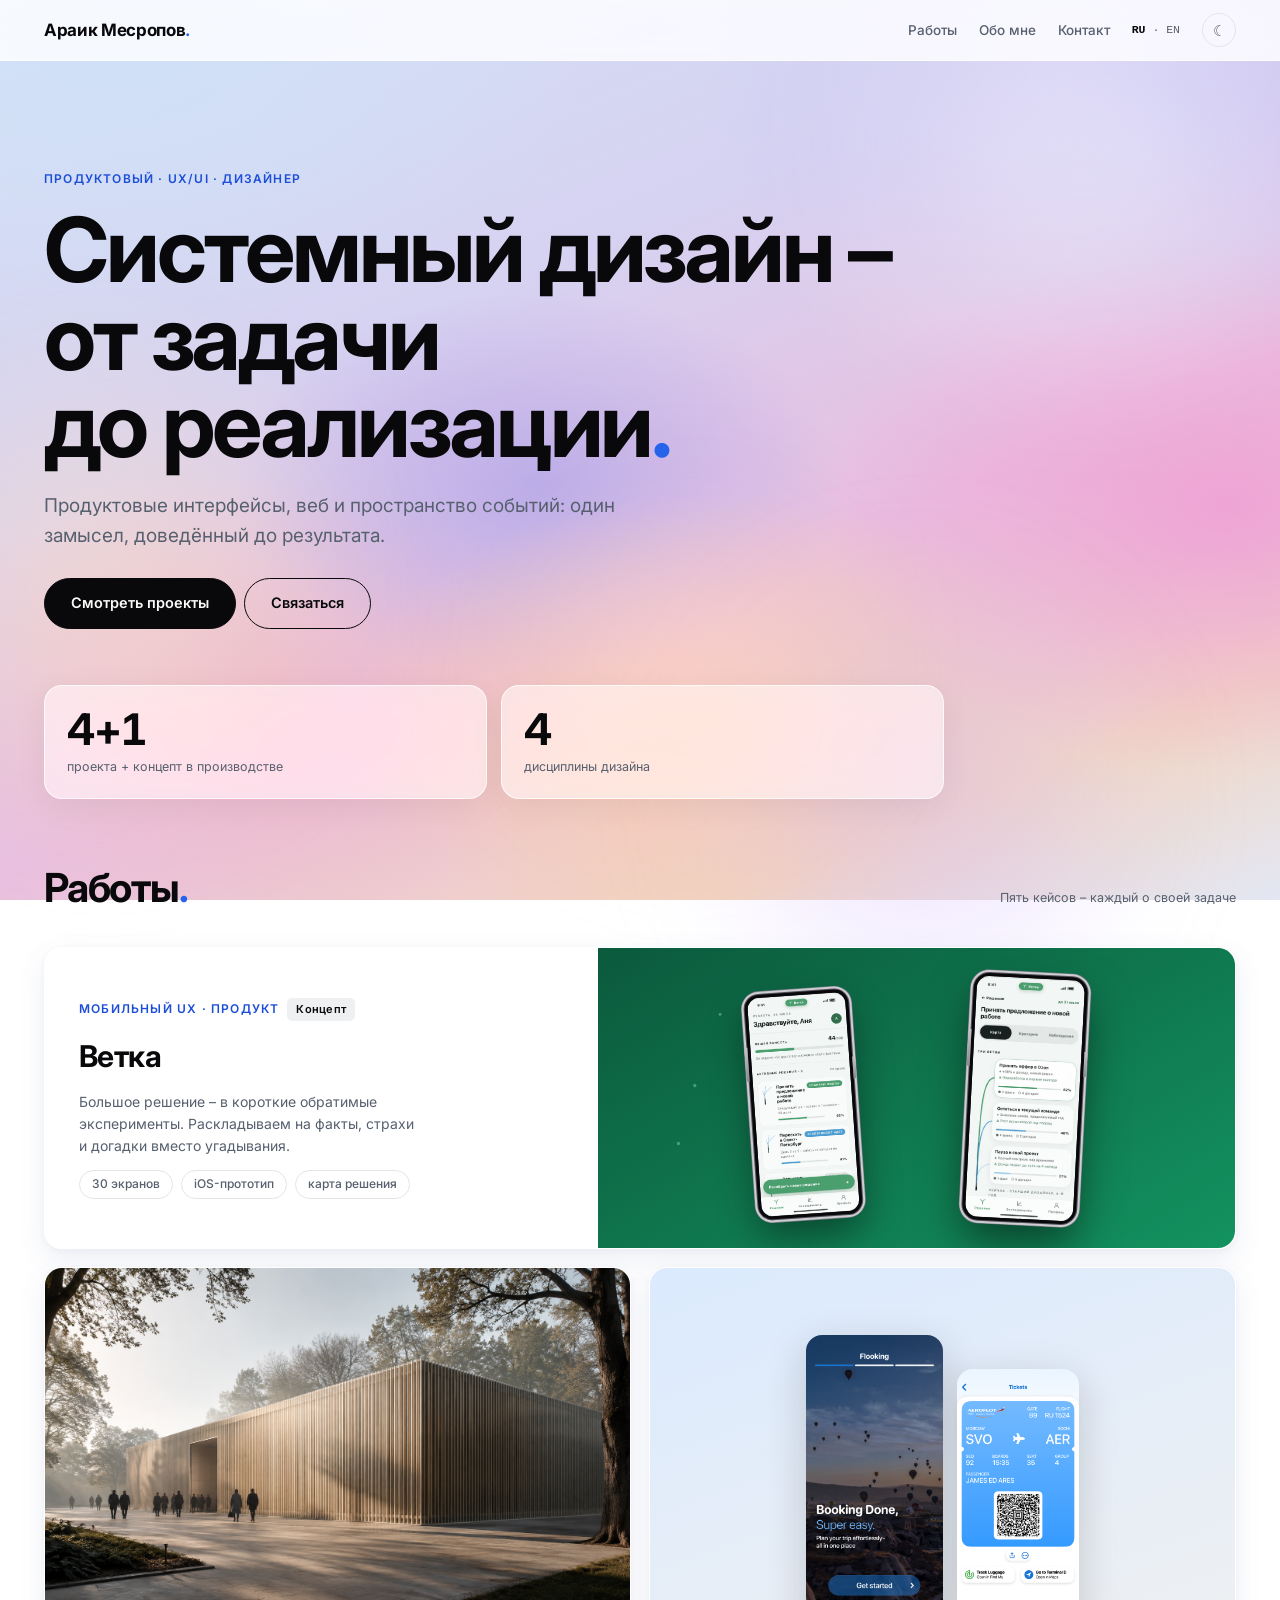
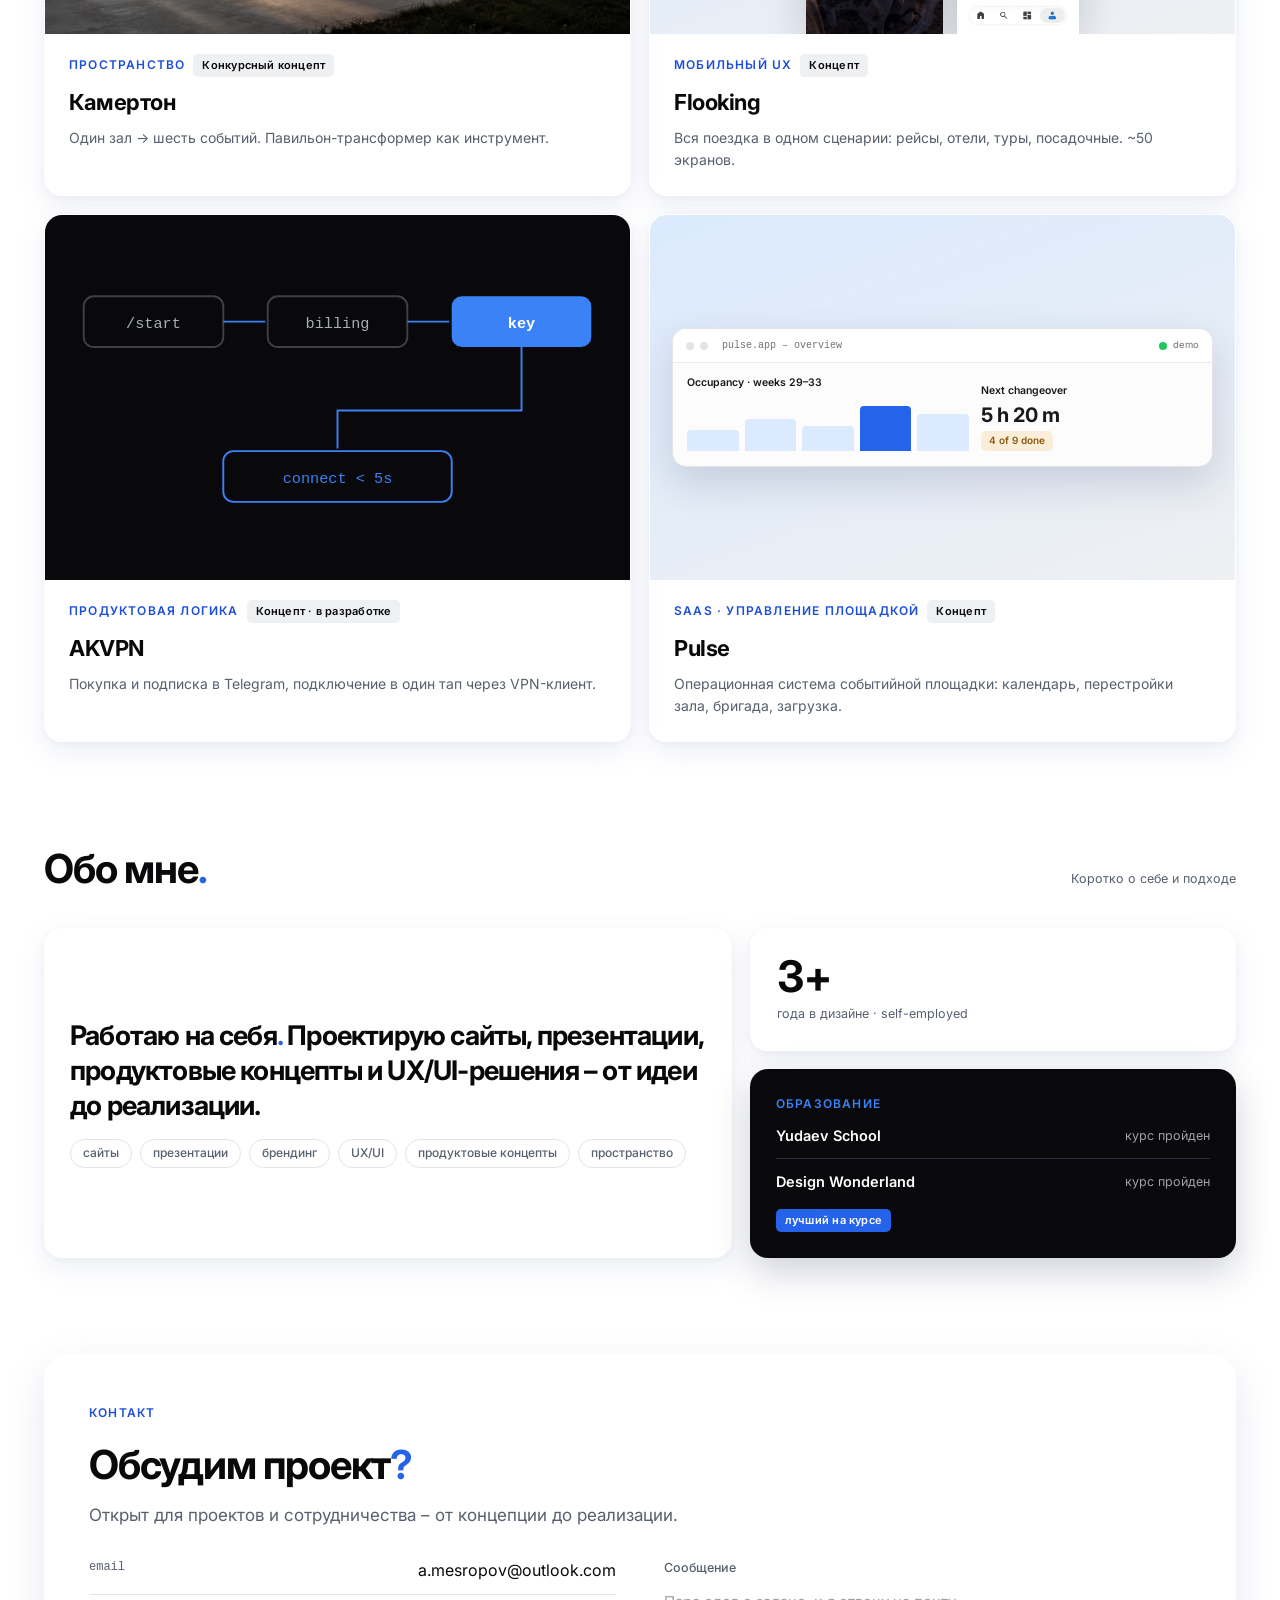
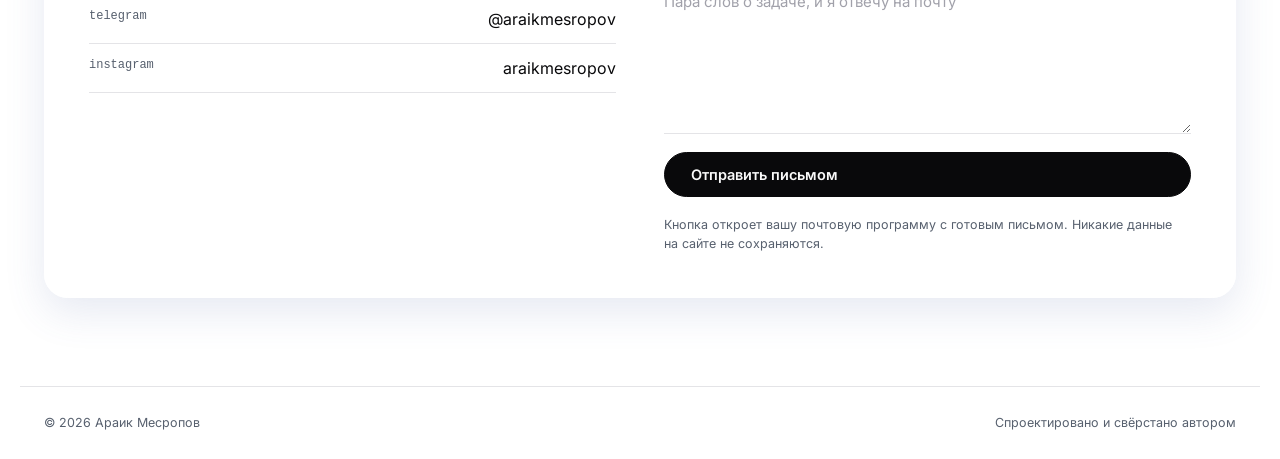
==== index.html @ 7729ab8d "Vetka: enlarge prototype-screen carousel; swap homepage 'research 4/5' chip for 'decision map'" ====
<!DOCTYPE html>
<html lang="ru">
<head>
<meta charset="UTF-8">
<meta name="viewport" content="width=device-width, initial-scale=1">
<title>Араик Месропов – системный дизайн</title>
<meta name="description" content="Портфолио: продуктовые интерфейсы, веб и пространство событий – один замысел, доведённый до результата.">
<link rel="preconnect" href="https://fonts.googleapis.com">
<link rel="preconnect" href="https://fonts.gstatic.com" crossorigin>
<link href="https://fonts.googleapis.com/css2?family=Inter:wght@400;500;600;700&display=swap" rel="stylesheet">
<link rel="stylesheet" href="styles.css">
<script>const _t=localStorage.getItem("theme")||(matchMedia("(prefers-color-scheme: dark)").matches?"dark":"light");document.documentElement.dataset.theme=_t;function typoBind(root){if(!root)return;try{var re=/(^|[\s(\u00AB\u201E"'\u2013\u2014\u2026])([0-9A-Za-z\u0410-\u044F\u0401\u0451]{1,2}|\u0434\u043B\u044F|\u043F\u0440\u0438|\u043F\u043E\u0434|\u043D\u0430\u0434|\u0431\u0435\u0437|\u043F\u0440\u043E|\u0447\u0442\u043E|\u043A\u0430\u043A|\u044D\u0442\u043E|\u0438\u043B\u0438|\u0442\u0430\u043A|\u0443\u0436\u0435|the|and|but|for|not)[ \t]+/g;var w=document.createTreeWalker(root,NodeFilter.SHOW_TEXT,null,false),ns=[],n;while(n=w.nextNode())ns.push(n);ns.forEach(function(t){var pn=t.parentNode;if(pn&&/^(SCRIPT|STYLE|CODE|PRE|TEXTAREA)$/.test(pn.nodeName))return;var v=t.nodeValue,p;if(!v||!v.trim())return;do{p=v;v=v.replace(re,'$1$2\u00A0')}while(v!==p);if(v!==t.nodeValue)t.nodeValue=v})}catch(e){}}function tgT(){const d=document.documentElement;d.dataset.theme=d.dataset.theme==="dark"?"light":"dark";localStorage.setItem("theme",d.dataset.theme)}function tgM(){const d=document.documentElement;const o=!d.classList.contains("mnav");d.classList.toggle("mnav",o);const b=document.querySelector(".burger");if(b)b.setAttribute("aria-expanded",o)}addEventListener("DOMContentLoaded",function(){typoBind(document.body);var nav=document.querySelector("nav.main");if(!nav||document.querySelector(".mmenu"))return;var mm=document.createElement("nav");mm.className="mmenu";mm.setAttribute("aria-label","Мобильное меню");mm.innerHTML=nav.innerHTML;document.body.appendChild(mm);var tt=document.createElement("button");tt.className="totop";tt.setAttribute("aria-label","Наверх");tt.innerHTML="<svg width=\"20\" height=\"20\" viewBox=\"0 0 24 24\" fill=\"none\" stroke=\"currentColor\" stroke-width=\"2.2\" stroke-linecap=\"round\" stroke-linejoin=\"round\"><path d=\"M12 19V5M5 12l7-7 7 7\"/></svg>";tt.onclick=function(){window.scrollTo({top:0,behavior:"smooth"})};document.body.appendChild(tt);var st=false;addEventListener("scroll",function(){var s=window.scrollY>400;if(s!==st){st=s;document.documentElement.classList.toggle("scrolled",s)}},{passive:true});});addEventListener("click",function(e){var a=e.target.closest(".mmenu a");if(a&&document.documentElement.classList.contains("mnav"))setTimeout(tgM,60)});addEventListener("keydown",function(e){if(e.key==="Escape"&&document.documentElement.classList.contains("mnav"))tgM()});</script>
</head>
<body>

<header class="site">
  <div class="wrap">
    <a class="logo" href="index.html">Араик Месропов<b>.</b></a>
    <nav class="main" aria-label="Основная навигация">
      <a href="#work">Работы</a>
      <a href="#about">Обо мне</a>
      <a href="#contact">Контакт</a>
      <a class="lang" href="en/index.html"><b>RU</b> · EN</a>
      <button class="tbtn" onclick="tgT()" aria-label="Переключить тему"></button>
    </nav>
    <button class="burger" aria-label="Меню" aria-expanded="false" onclick="tgM()"><span></span><span></span><span></span></button>
  </div>
</header>
<div class="mm-ov" onclick="tgM()" aria-hidden="true"></div>

<main>
<section class="hero-open wrap">
  <span class="k">Продуктовый · UX/UI · дизайнер</span>
  <h1 class="d" style="margin-top:16px;max-width:1000px">Системный дизайн – от задачи до реализации<span class="dot">.</span></h1>
  <p class="lead">Продуктовые интерфейсы, веб и пространство событий: один замысел, доведённый до результата.</p>
  <div class="row" style="margin-top:28px">
    <a class="btn solid" href="#work">Смотреть проекты</a>
    <a class="btn line" href="#contact">Связаться</a>
  </div>
  <div class="statband" style="margin-top:56px;max-width:900px">
    <div class="tile pad stat reveal"><div class="n">4+1</div><div class="l">проекта + концепт в производстве</div></div>
    <div class="tile pad stat reveal"><div class="n">4</div><div class="l">дисциплины дизайна</div></div>
  </div>
</section>

<section id="work" class="band wrap" style="padding-top:8px">
  <div class="sec-head">
    <h2 class="s">Работы<span class="dot">.</span></h2>
    <span class="cap">Пять кейсов – каждый о своей задаче</span>
  </div>
  <div class="bento grid-cases">

    <a class="tile case-tile reveal" href="case-vetka.html" style="grid-column:1/-1">
      <div class="pulse-split" style="display:grid;grid-template-columns:1fr 1.15fr;min-height:300px">
        <div class="body" style="justify-content:center;padding:34px;gap:12px">
          <div class="row"><span class="k">Мобильный UX · продукт</span><span class="badge">Концепт</span></div>
          <h3 style="font-size:30px">Ветка</h3>
          <p style="max-width:400px">Большое решение – в короткие обратимые эксперименты. Раскладываем на факты, страхи и догадки вместо угадывания.</p>
          <div class="row" style="margin-top:2px"><span class="chip">30 экранов</span><span class="chip">iOS-прототип</span><span class="chip">карта решения</span></div>
        </div>
        <div class="mat gbranch" style="background:linear-gradient(150deg,#0b5a3d,#13925f);position:relative;overflow:hidden;padding:0;aspect-ratio:auto;min-height:280px">
          <svg viewBox="0 0 240 220" stroke="#8fe6c0" fill="none" stroke-linecap="round" stroke-linejoin="round" aria-hidden="true" style="position:absolute;left:-4%;bottom:-8%;width:56%;opacity:.42;z-index:1">
            <path class="ln" pathLength="1" style="--gd:0s" stroke-width="3" d="M120 214 C117 176 123 150 120 120 C118 100 121 84 120 66 C120 60 120 55 120 50"/>
            <path class="ln" pathLength="1" style="--gd:.3s" stroke-width="2.2" d="M120 150 C104 147 88 143 71 133"/>
            <path class="ln" pathLength="1" style="--gd:.45s" stroke-width="2.2" d="M120 136 C138 132 155 128 173 120"/>
            <path class="ln" pathLength="1" style="--gd:.6s" stroke-width="2.2" d="M120 116 C106 110 94 104 82 94"/>
            <path class="ln" pathLength="1" style="--gd:.75s" stroke-width="2.2" d="M120 102 C136 96 149 90 161 80"/>
            <path class="ln" pathLength="1" style="--gd:.9s" stroke-width="2" d="M120 66 C112 60 106 54 99 46"/>
            <path class="ln" pathLength="1" style="--gd:.9s" stroke-width="2" d="M120 66 C128 60 134 54 141 46"/>
            <circle class="lf" style="--gd:.5s" cx="71" cy="133" r="5" fill="#d9f7e8" stroke="none"/>
            <circle class="lf" style="--gd:.65s" cx="173" cy="120" r="5" fill="#d9f7e8" stroke="none"/>
            <circle class="lf" style="--gd:.8s" cx="82" cy="94" r="5" fill="#d9f7e8" stroke="none"/>
            <circle class="lf" style="--gd:.95s" cx="161" cy="80" r="5" fill="#d9f7e8" stroke="none"/>
            <circle class="lf" style="--gd:1.1s" cx="99" cy="46" r="5" fill="#d9f7e8" stroke="none"/>
            <circle class="lf" style="--gd:1.1s" cx="141" cy="46" r="5" fill="#d9f7e8" stroke="none"/>
            <circle class="lf" style="--gd:1.2s" cx="120" cy="48" r="6" fill="#eafaf2" stroke="none"/>
          </svg>
          <div style="position:absolute;inset:0;display:flex;align-items:center;justify-content:center;z-index:2;padding:18px">
            <div class="mock" style="max-width:104px;transform:rotate(-4deg) translateY(6px);box-shadow:0 0 0 1px #54545b,0 0 0 3px #ccccd2,0 0 0 3.6px #7f7f87,0 18px 38px rgba(0,0,0,.42)"><div class="scr"><img src="assets/vk-home.jpg" alt="Ветка: экран ясности"></div></div>
            <div class="mock" style="max-width:114px;transform:rotate(3deg);margin-left:-22px;box-shadow:0 0 0 1px #54545b,0 0 0 3px #ccccd2,0 0 0 3.6px #7f7f87,0 22px 44px rgba(0,0,0,.5);position:relative;z-index:3"><div class="scr"><img src="assets/vk-map.jpg" alt="Ветка: карта решения"></div></div>
          </div>
        </div>
      </div>
    </a>

    <a class="tile case-tile reveal" href="case-kamerton.html">
      <div class="mat"><img src="assets/1.png" alt="Павильон Камертон: фасад из вертикальных ламелей в парке"></div>
      <div class="body">
        <div class="row"><span class="k">Пространство</span><span class="badge">Конкурсный концепт</span></div>
        <h3>Камертон</h3>
        <p>Один зал → шесть событий. Павильон-трансформер как инструмент.</p>
      </div>
    </a>

    <a class="tile case-tile reveal" href="case-flooking.html">
      <div class="mat" style="background:linear-gradient(160deg,#DBEAFE,#EEF0F2)"><div class="phones" style="height:100%"><img src="assets/onboarding.png" alt="Flooking: онбординг" style="max-height:88%"><img src="assets/ticket.png" alt="Flooking: посадочный" style="max-height:78%"></div></div>
      <div class="body">
        <div class="row"><span class="k">Мобильный UX</span><span class="badge">Концепт</span></div>
        <h3>Flooking</h3>
        <p>Вся поездка в одном сценарии: рейсы, отели, туры, посадочные. ~50 экранов.</p>
      </div>
    </a>

    <a class="tile case-tile reveal" href="case-akvpn.html">
      <div class="mat" style="background:var(--ink);padding:26px">
        <svg viewBox="0 0 420 200" role="img" aria-label="Флоу AKVPN" style="width:100%;height:100%">
          <g font-family="ui-monospace,Menlo,monospace" font-size="12">
            <rect x="10" y="20" width="110" height="40" rx="8" fill="none" stroke="#3F3F46" stroke-width="1.5"/>
            <text x="65" y="45" text-anchor="middle" fill="#A7ADB8">/start</text>
            <rect x="155" y="20" width="110" height="40" rx="8" fill="none" stroke="#3F3F46" stroke-width="1.5"/>
            <text x="210" y="45" text-anchor="middle" fill="#A7ADB8">billing</text>
            <rect x="300" y="20" width="110" height="40" rx="8" fill="#3B82F6"/>
            <text x="355" y="45" text-anchor="middle" fill="#FFFFFF" font-weight="600">key</text>
            <line x1="120" y1="40" x2="153" y2="40" stroke="#3B82F6" stroke-width="1.5"/>
            <line x1="265" y1="40" x2="298" y2="40" stroke="#3B82F6" stroke-width="1.5"/>
            <path d="M355 60 L355 110 L210 110 L210 140" fill="none" stroke="#3B82F6" stroke-width="1.5"/>
            <rect x="120" y="142" width="180" height="40" rx="8" fill="none" stroke="#3B82F6" stroke-width="1.5"/>
            <text x="210" y="167" text-anchor="middle" fill="#3B82F6">connect &lt; 5s</text>
          </g>
        </svg>
      </div>
      <div class="body">
        <div class="row"><span class="k">Продуктовая логика</span><span class="badge">Концепт · в разработке</span></div>
        <h3>AKVPN</h3>
        <p>Покупка и подписка в Telegram, подключение в один тап через VPN-клиент.</p>
      </div>
    </a>

    <a class="tile case-tile reveal" href="case-pulse.html">
      <div class="mat" style="background:linear-gradient(160deg,#DBEAFE,#EEF0F2);padding:22px;align-items:center;justify-content:center">
        <div class="ui" style="width:100%;border-radius:14px;background:#FCFCFD;border:1px solid #E4E4E7;font-size:12px;color:#1A1917;overflow:hidden;box-shadow:0 16px 40px rgba(30,40,80,.16)">
          <div style="display:flex;align-items:center;gap:6px;padding:9px 13px;border-bottom:1px solid #E9EAEC;background:#fff"><i style="width:8px;height:8px;border-radius:50%;background:#E4E4E7;display:block"></i><i style="width:8px;height:8px;border-radius:50%;background:#E4E4E7;display:block"></i><span style="font-family:var(--mono);font-size:10px;color:#71717A;margin-left:8px">pulse.app – overview</span><span style="margin-left:auto;display:inline-flex;align-items:center;gap:6px"><span class="livedot"></span><span style="font-size:9.5px;color:#71717A">demo</span></span></div>
          <div style="display:grid;grid-template-columns:1.3fr 1fr;gap:12px;padding:12px 14px 15px">
            <div>
              <p style="font-size:10.5px;font-weight:600;margin-bottom:7px">Occupancy · weeks 29–33</p>
              <div class="hbar" style="height:52px"><i style="--h:40%;--d:.1s"></i><i style="--h:62%;--d:.2s"></i><i style="--h:48%;--d:.3s"></i><i class="hi" style="--h:86%;--d:.4s"></i><i style="--h:70%;--d:.5s"></i></div>
            </div>
            <div style="display:flex;flex-direction:column;justify-content:flex-end;gap:6px">
              <p style="font-size:10.5px;font-weight:600">Next changeover</p>
              <p style="font-size:20px;font-weight:700;letter-spacing:-.02em;line-height:1">5 h 20 m</p>
              <span class="uibadge uib-warn" style="align-self:flex-start">4 of 9 done</span>
            </div>
          </div>
        </div>
      </div>
      <div class="body">
        <div class="row"><span class="k">SaaS · управление площадкой</span><span class="badge">Концепт</span></div>
        <h3>Pulse</h3>
        <p>Операционная система событийной площадки: календарь, перестройки зала, бригада, загрузка.</p>
      </div>
    </a>

  </div>
</section>

<section id="about" class="band wrap" style="padding-top:8px">
  <div class="sec-head">
    <h2 class="s">Обо мне<span class="dot">.</span></h2>
    <span class="cap">Коротко о себе и подходе</span>
  </div>
  <div class="bento" style="grid-template-columns:repeat(12,1fr)" id="about-grid">
    <div class="tile pad reveal" style="grid-column:span 7;display:flex;flex-direction:column;justify-content:center;gap:16px">
      <p class="big" style="font-size:clamp(20px,2.4vw,27px);line-height:1.3">Работаю на себя<span style="color:var(--copper)">.</span> Проектирую сайты, презентации, продуктовые концепты и UX/UI-решения – от идеи до реализации.</p>
      <div class="row"><span class="chip">сайты</span><span class="chip">презентации</span><span class="chip">брендинг</span><span class="chip">UX/UI</span><span class="chip">продуктовые концепты</span><span class="chip">пространство</span></div>
    </div>
    <div style="grid-column:span 5;display:grid;gap:18px;grid-template-rows:auto 1fr">
      <div class="tile glass pad stat reveal"><div class="n">3+</div><div class="l">года в дизайне · self-employed</div></div>
      <div class="tile ink pad reveal" style="display:flex;flex-direction:column;justify-content:center;gap:12px">
        <span class="k">Образование</span>
        <div style="display:flex;justify-content:space-between;align-items:center;border-bottom:1px solid #2B3040;padding-bottom:10px"><span style="font-weight:600;font-size:14.5px">Yudaev School</span><span class="cap">курс пройден</span></div>
        <div style="display:flex;justify-content:space-between;align-items:center"><span style="font-weight:600;font-size:14.5px">Design Wonderland</span><span class="cap">курс пройден</span></div>
        <span class="badge copper" style="align-self:flex-start;margin-top:4px">лучший на курсе</span>
      </div>
    </div>
  </div>
</section>

<section id="contact" class="band wrap" style="padding-top:8px">
  <div class="contact-panel">
    <span class="k">Контакт</span>
    <h2 class="s" style="margin:10px 0 6px">Обсудим проект<span style="color:var(--copper)">?</span></h2>
    <p class="lead" style="margin-bottom:30px">Открыт для проектов и сотрудничества – от концепции до реализации.</p>
    <div class="contact-grid">
      <div class="clinks">
        <a href="mailto:a.mesropov@outlook.com"><span class="kk">email</span><span>a.mesropov@outlook.com</span></a>
        <a href="https://t.me/araikmesropov"><span class="kk">telegram</span><span>@araikmesropov</span></a>
        <a href="https://instagram.com/araikmesropov"><span class="kk">instagram</span><span>araikmesropov</span></a>
      </div>
      <form class="contact" id="contact-form">
        <label>Сообщение<textarea name="message" rows="7" placeholder="Пара слов о задаче, и я отвечу на почту" required></textarea></label>
        <button class="btn solid" type="submit">Отправить письмом</button>
        <p class="form-note">Кнопка откроет вашу почтовую программу с готовым письмом. Никакие данные на сайте не сохраняются.</p>
      </form>
    </div>
  </div>
</section>
</main>

<footer class="site">
  <div class="wrap">
    <span>© 2026 Араик Месропов</span>
    <span>Спроектировано и свёрстано автором</span>
  </div>
</footer>

<script>
const io=new IntersectionObserver(es=>es.forEach(e=>{if(e.isIntersecting){e.target.classList.add('in');io.unobserve(e.target)}}),{threshold:.1});
document.querySelectorAll('.reveal').forEach(el=>io.observe(el));
const rm=matchMedia('(prefers-reduced-motion: reduce)').matches;
if(!rm){const io2=new IntersectionObserver(es=>es.forEach(e=>{if(!e.isIntersecting)return;io2.unobserve(e.target);const n=e.target,t=parseInt(n.dataset.cnt),s=performance.now(),d=750;const step=x=>{const p=Math.min(1,(x-s)/d);n.textContent=Math.round(t*(.15+.85*p*(2-p)));if(p<1)requestAnimationFrame(step)};requestAnimationFrame(step)}),{threshold:.6});
document.querySelectorAll('.stat .n').forEach(n=>{const v=n.textContent.trim();if(/^\d+$/.test(v)&&+v>1){n.dataset.cnt=v;io2.observe(n)}})}
document.getElementById('contact-form').addEventListener('submit',function(ev){
  ev.preventDefault();
  const msg=(new FormData(this).get('message')||'').toString();
  location.href='mailto:a.mesropov@outlook.com?subject='+encodeURIComponent('Запрос с портфолио')+'&body='+encodeURIComponent(msg);
});
</script>
<style>
@media(max-width:900px){#about-grid{grid-template-columns:1fr!important}#about-grid>div[style*="span 7"],#about-grid>div[style*="span 5"]{grid-column:auto!important}.bento[style*="repeat(12"]{grid-template-columns:1fr!important}.bento[style*="repeat(12"]>div[style*="span 8"]{grid-column:auto!important}.bento[style*="repeat(12"]>div[style*="span 4"]{grid-column:auto!important;grid-template-rows:auto!important;grid-template-columns:1fr 1fr 1fr}#process-grid{grid-template-columns:1fr 1fr!important}.bento[style*="2fr 1fr"]{grid-template-columns:1fr!important}.pulse-split{grid-template-columns:1fr!important}}
@media(max-width:620px){.bento[style*="repeat(12"]>div[style*="span 4"]{grid-template-columns:1fr}#process-grid{grid-template-columns:1fr!important}}
</style>
</body>
</html>
---- styles.css ----
:root{
  --white:#FFFFFF; --paper:#FAFAFA; --beige:#EEF0F2; --sand:#E3E6E9; --ink:#09090B;
  --copper:#2563EB; --copper-dark:#1D4ED8; --copper-light:#3B82F6;
  --line:#E4E4E7; --muted:#57606E; --muted-dark:#A1A1AA; --txt:#09090B;
  --sf:-apple-system,BlinkMacSystemFont,"SF Pro Display","SF Pro Text","Helvetica Neue","Inter",sans-serif;
  --mono:ui-monospace,"SF Mono","JetBrains Mono",Menlo,monospace;
  --r:18px; --r-sm:12px;
}
*{margin:0;padding:0;box-sizing:border-box}
html{scroll-behavior:smooth}
body{background:transparent;color:var(--txt);font-family:var(--sf);font-size:16px;line-height:1.55;-webkit-font-smoothing:antialiased}
html{background:
 radial-gradient(58% 48% at 10% 6%,rgba(207,224,247,.9) 0%,rgba(207,224,247,0) 62%),
 radial-gradient(55% 46% at 90% 10%,rgba(197,192,242,.95) 0%,rgba(197,192,242,0) 64%),
 radial-gradient(52% 48% at 96% 56%,rgba(238,160,214,.9) 0%,rgba(238,160,214,0) 62%),
 radial-gradient(46% 40% at 56% 80%,rgba(248,203,166,.95) 0%,rgba(248,203,166,0) 63%),
 radial-gradient(40% 36% at 42% 54%,rgba(178,166,232,.8) 0%,rgba(178,166,232,0) 60%),
 radial-gradient(44% 40% at 20% 78%,rgba(240,180,190,.7) 0%,rgba(240,180,190,0) 62%),
 linear-gradient(158deg,#D5E3F6 0%,#D6D2F1 34%,#E9BFE0 62%,#F2D6C2 84%,#E3E7F4 100%);
 background-attachment:fixed}
html::before,html::after,body::before,body::after{content:"";position:fixed;border-radius:50%;pointer-events:none;z-index:-1;filter:blur(50px)}
html::before{width:50vw;height:50vw;top:-14vw;right:-10vw;background:radial-gradient(circle,rgba(255,255,255,.5),transparent 68%);animation:opal1 26s ease-in-out infinite alternate}
html::after{width:44vw;height:44vw;top:34%;left:-14vw;background:radial-gradient(circle,rgba(255,226,196,.55),transparent 70%);animation:opal2 32s ease-in-out infinite alternate}
body::before{width:40vw;height:40vw;bottom:-12vw;right:8vw;background:radial-gradient(circle,rgba(214,190,255,.5),transparent 70%);animation:opal3 29s ease-in-out infinite alternate}
body::after{width:32vw;height:32vw;top:52%;left:38vw;background:radial-gradient(circle,rgba(255,214,236,.45),transparent 68%);animation:opal1 24s ease-in-out infinite alternate-reverse}
@keyframes opal1{from{transform:translate(0,0) scale(1)}to{transform:translate(-6vw,5vh) scale(1.15)}}
@keyframes opal2{from{transform:translate(0,0) scale(1)}to{transform:translate(7vw,-6vh) scale(1.12)}}
@keyframes opal3{from{transform:translate(0,0) scale(1)}to{transform:translate(-5vw,-5vh) scale(1.18)}}
@media(prefers-reduced-motion:reduce){html::before,html::after,body::before,body::after{animation:none}}

.floaty{position:absolute;pointer-events:none;z-index:1;transform-style:preserve-3d;will-change:transform;perspective:600px}
.floaty svg{width:74px;height:auto;display:block;filter:drop-shadow(0 18px 30px rgba(70,90,160,.28)) drop-shadow(0 4px 8px rgba(70,90,160,.14));transform:rotate3d(1,.6,.1,14deg)}
.floaty.sm svg{width:54px}
.fwrap{position:absolute;inset:0;overflow:visible;pointer-events:none}
@keyframes bob1{0%,100%{transform:translateY(0) rotate3d(1,1,0,8deg)}50%{transform:translateY(-16px) rotate3d(1,1,0,-6deg)}}
@keyframes bob2{0%,100%{transform:translateY(0) rotate3d(1,-1,0,-9deg)}50%{transform:translateY(14px) rotate3d(1,-1,0,7deg)}}
.floaty.b1{animation:bob1 7s ease-in-out infinite}
.floaty.b2{animation:bob2 9s ease-in-out infinite}
.floaty.b3{animation:bob1 11s ease-in-out infinite reverse}
@media(prefers-reduced-motion:reduce){.floaty{animation:none!important}}
@media(max-width:900px){.floaty{display:none}}
.glass{background:rgba(255,255,255,.55)!important;backdrop-filter:blur(18px) saturate(1.5);-webkit-backdrop-filter:blur(18px) saturate(1.5);border:1px solid rgba(255,255,255,.75);box-shadow:0 8px 32px rgba(9,9,11,.06)}
.glass-d{background:rgba(255,255,255,.07)!important;backdrop-filter:blur(16px);-webkit-backdrop-filter:blur(16px);border:1px solid rgba(255,255,255,.14)}
.statband .tile:not(.copper){background:rgba(255,255,255,.55);backdrop-filter:blur(18px) saturate(1.5);-webkit-backdrop-filter:blur(18px) saturate(1.5);border:1px solid rgba(255,255,255,.75);box-shadow:0 8px 32px rgba(9,9,11,.06)}
@supports not (backdrop-filter:blur(1px)){.glass,.statband .tile:not(.copper){background:rgba(255,255,255,.9)!important}.glass-d{background:rgba(255,255,255,.1)!important}}
img{max-width:100%;display:block}
a{color:inherit;text-decoration:none}
a:focus-visible,button:focus-visible,.tile:focus-visible{outline:2px solid var(--copper-dark);outline-offset:3px;border-radius:4px}
input:focus-visible,textarea:focus-visible{outline:2px solid var(--copper-light);outline-offset:2px}
.wrap{max-width:1240px;margin:0 auto;padding-left:24px;padding-right:24px}

header.site{position:sticky;top:0;z-index:50;background:rgba(255,255,255,.82);backdrop-filter:blur(16px) saturate(1.4);-webkit-backdrop-filter:blur(16px) saturate(1.4);border-bottom:1px solid rgba(255,255,255,.65)}
header.site .wrap{display:flex;align-items:center;justify-content:space-between;height:60px}
.logo{font-size:17px;font-weight:700;letter-spacing:-.02em;white-space:nowrap}
.logo b{color:var(--copper)}
nav.main{display:flex;gap:22px;align-items:center;font-size:13.5px;font-weight:500}
nav.main a{color:var(--muted);transition:color .2s}
nav.main a:hover{color:var(--txt)}
.lang{font-family:var(--mono);font-size:11.5px;color:var(--muted);white-space:nowrap}
.lang b{color:var(--txt);font-weight:600}
.soon{font-family:var(--mono);font-size:10px;color:var(--muted);border:1px dashed var(--line);border-radius:4px;padding:1px 6px;vertical-align:1px}

.bento{display:grid;gap:18px}
.tile{background:var(--white);border-radius:var(--r);overflow:hidden;position:relative;box-shadow:0 10px 28px rgba(76,96,160,.1),0 2px 8px rgba(76,96,160,.05)}
.tile.ink,.tile.copper{box-shadow:0 14px 36px rgba(40,50,90,.22)}
.case-tile{background:rgba(255,255,255,.42)!important;backdrop-filter:blur(20px) saturate(1.6);-webkit-backdrop-filter:blur(20px) saturate(1.6);border:1px solid rgba(255,255,255,.72)}
.case-tile .mat{background:rgba(255,255,255,.3)}
@supports not (backdrop-filter:blur(1px)){.case-tile{background:rgba(255,255,255,.92)!important}}
.tile.ink{background:var(--ink);color:#FFFFFF}
.tile.beige{background:var(--beige)}
.tile.copper{background:var(--copper);color:#fff}
.tile.pad{padding:26px}
a.tile{transition:transform .3s,box-shadow .3s;display:block}
a.tile:hover{transform:translateY(-4px);box-shadow:0 16px 40px rgba(20,18,16,.1)}

.k{font-family:var(--sf);font-weight:600;font-size:12px;letter-spacing:.1em;text-transform:uppercase;color:var(--copper-dark)}
.tile.ink .k,.tile.copper .k{color:var(--copper-light)}
.tile.copper .k{color:#FFFFFF}
h1.d{font-weight:700;letter-spacing:-.035em;line-height:.98;font-size:clamp(42px,7vw,96px)}
h1.d .dot,h2.s .dot{color:var(--copper)}
h2.s{font-weight:700;letter-spacing:-.03em;font-size:clamp(26px,3.6vw,40px)}
.big{font-weight:700;letter-spacing:-.03em;font-size:clamp(34px,4.5vw,56px);line-height:1}
.lead{font-size:17px;color:var(--muted);line-height:1.55}
.tile.ink .lead{color:#A7ADB8}
.cap{font-size:12.5px;color:var(--muted);line-height:1.45}
.tile.ink .cap{color:#A1A1AA}

.stat .n{font-weight:700;letter-spacing:-.03em;font-size:clamp(30px,3.4vw,46px);line-height:1;font-variant-numeric:tabular-nums}
.stat .l{font-size:12.5px;color:var(--muted);margin-top:6px}
.tile.ink .stat .l,.tile.ink .l{color:#A1A1AA}
.tile.copper .l,.tile.copper .cap,.tile.copper p,.tile.copper .n{color:#FFFFFF}

.chip{display:inline-flex;align-items:center;gap:6px;font-size:12px;font-weight:500;border:1px solid var(--line);border-radius:99px;padding:4px 12px;color:var(--muted)}
.badge{font-family:var(--sf);font-weight:600;font-size:11px;letter-spacing:.02em;background:var(--beige);border-radius:5px;padding:3px 9px;color:var(--txt)}
.badge.live{background:var(--ink);color:#FFFFFF}
.badge.copper{background:var(--copper);color:#fff}

.btn{display:inline-flex;align-items:center;gap:8px;font-size:14.5px;font-weight:600;padding:13px 26px;border-radius:99px;cursor:pointer;transition:.2s;border:1.5px solid var(--txt);font-family:var(--sf)}
.btn.solid{background:var(--txt);color:var(--paper)}
.btn.solid:hover{background:var(--copper);border-color:var(--copper);color:#fff}
.btn.line{background:transparent;color:var(--txt)}
.btn.line:hover{background:var(--white)}
.btn.on-dark{background:#FFFFFF;color:#0B0C10;border-color:#FFFFFF}
.btn.on-dark:hover{background:var(--copper-light);border-color:var(--copper-light);color:#fff}

section.band{padding-top:88px;padding-bottom:88px}
main{position:relative;z-index:2}
.hero-open{padding-top:104px;padding-bottom:36px;position:relative}
.hero-open .lead{font-size:19px;max-width:600px;margin-top:22px}
.sec-head{display:flex;align-items:baseline;justify-content:space-between;gap:16px;margin-bottom:28px;flex-wrap:wrap}

.mat{background:var(--beige);display:flex;align-items:center;justify-content:center;overflow:hidden}
.mat img{width:100%;height:100%;object-fit:cover}
.phones{display:flex;gap:14px;justify-content:center;align-items:flex-end;padding:26px 20px 0}
.phones img{width:auto;max-height:100%;border-radius:16px 16px 0 0;box-shadow:0 12px 40px rgba(20,18,16,.18)}

.grid-cases{grid-template-columns:repeat(2,1fr)}
@media(max-width:860px){.grid-cases{grid-template-columns:1fr}}
.case-tile .mat{aspect-ratio:16/10}
.case-tile .body{padding:20px 24px 24px;display:flex;flex-direction:column;gap:8px}
.case-tile h3{font-size:22px;font-weight:700;letter-spacing:-.02em}
.case-tile .body p{font-size:14px;color:var(--muted)}
.row{display:flex;gap:8px;flex-wrap:wrap;align-items:center}

.flow{display:flex;align-items:center;gap:10px;flex-wrap:wrap}
.flow .fc{font-family:var(--mono);font-size:12px;border:1.5px solid var(--txt);border-radius:8px;padding:8px 14px;background:var(--white)}
.flow .fc.fill{background:var(--copper);color:#fff;border-color:var(--copper)}
.flow .fc.acc{border-color:var(--copper);color:var(--copper-dark)}
.flow .ar{color:var(--copper);font-weight:700}

.bar{height:10px;border-radius:99px;background:var(--sand);overflow:hidden}
.bar i{display:block;height:100%;background:var(--copper);border-radius:99px}

table.mx{width:100%;border-collapse:collapse;font-size:13px}
table.mx th{font-family:var(--mono);font-size:10.5px;letter-spacing:.05em;text-transform:uppercase;color:var(--muted);font-weight:400;text-align:left;padding:10px 12px;border-bottom:1px solid var(--line)}
table.mx td{padding:12px;border-bottom:1px solid var(--line);vertical-align:top}
table.mx td.ev{font-weight:600;white-space:nowrap}
table.mx td.num{font-variant-numeric:tabular-nums;white-space:nowrap}
table.mx tr:last-child td{border-bottom:0}
.dotset{display:flex;gap:4px}
.dotset i{width:8px;height:8px;border-radius:50%;background:var(--sand)}
.dotset i.on{background:var(--copper)}

.case-hero{padding-top:64px;padding-bottom:28px}
.meta-chips{display:flex;gap:8px;flex-wrap:wrap;margin-top:22px}
.meta-chips .chip b{color:var(--txt);font-weight:600}
.statband{display:grid;grid-template-columns:repeat(auto-fit,minmax(150px,1fr));gap:14px;margin:14px 0}
.statband .tile{padding:22px}

.shot{border-radius:var(--r);overflow:hidden}
.shot img{width:100%}
figcaption,.figcap{font-size:12.5px;color:var(--muted);margin-top:10px}

.stageline{display:grid;grid-auto-flow:column;grid-auto-columns:1fr;margin-top:26px;margin-bottom:40px;border:1px solid var(--line);border-radius:var(--r);overflow:hidden;background:var(--white);box-shadow:0 10px 28px rgba(76,96,160,.1),0 2px 8px rgba(76,96,160,.05)}
.stageline .st{padding:15px 18px;border-right:1px solid var(--line);display:flex;flex-direction:column;gap:5px;min-width:0}
.stageline .st:last-child{border-right:0}
.stageline .st span{font-family:var(--mono);font-size:10px;letter-spacing:.09em;text-transform:uppercase;color:var(--copper-dark)}
.stageline .st b{font-size:13.5px;font-weight:600;letter-spacing:-.01em;line-height:1.25}
[data-theme="dark"] .stageline{box-shadow:0 10px 30px rgba(0,0,0,.35)}
@media(max-width:720px){.stageline{grid-auto-flow:row}.stageline .st{border-right:0;border-bottom:1px solid var(--line);flex-direction:row;align-items:baseline;justify-content:space-between;gap:14px}.stageline .st:last-child{border-bottom:0}.stageline .st b{text-align:right}}

.cmp{position:relative;border-radius:var(--r);overflow:hidden;aspect-ratio:16/9;user-select:none;touch-action:pan-y;box-shadow:0 14px 40px rgba(20,18,16,.2);cursor:ew-resize;background:var(--ink)}
.cmp img{position:absolute;inset:0;width:100%;height:100%;object-fit:cover;pointer-events:none;-webkit-user-drag:none}
.cmp .top{position:absolute;inset:0;clip-path:inset(0 calc(100% - var(--x,50%)) 0 0)}
.cmp .cmp-h{position:absolute;top:0;bottom:0;left:var(--x,50%);width:0;z-index:3;outline:none}
.cmp .cmp-h::before{content:"";position:absolute;top:0;bottom:0;left:-1px;width:2px;background:rgba(255,255,255,.92);box-shadow:0 0 8px rgba(0,0,0,.25)}
.cmp .cmp-h svg{position:absolute;top:50%;left:50%;transform:translate(-50%,-50%);width:42px;height:42px;padding:10px;border-radius:50%;background:rgba(255,255,255,.92);-webkit-backdrop-filter:blur(6px);backdrop-filter:blur(6px);box-shadow:0 6px 20px rgba(0,0,0,.3);border:1px solid rgba(255,255,255,.95);box-sizing:border-box;color:#111}
.cmp .cmp-h:focus-visible svg{outline:2px solid var(--copper-light);outline-offset:2px}
.cmp .lbl{position:absolute;bottom:14px;font-family:var(--mono);font-size:11px;letter-spacing:.07em;text-transform:uppercase;color:#fff;background:rgba(9,9,11,.42);-webkit-backdrop-filter:blur(6px);backdrop-filter:blur(6px);padding:5px 11px;border-radius:7px;z-index:2;pointer-events:none}
.cmp .lbl.l{left:14px}.cmp .lbl.r{right:14px}
@media(max-width:640px){.cmp .cmp-h svg{width:36px;height:36px;padding:8px}}
.ribs{display:flex;gap:5px;align-items:flex-end;height:44px;margin-top:2px}
.ribs i{flex:1;background:linear-gradient(180deg,var(--copper-light),var(--copper));border-radius:3px;height:100%;opacity:.9}
.ksec .draw path{stroke-dasharray:1;stroke-dashoffset:calc(1 - var(--p,0))}
.ksec .draw .l2 path{stroke-dashoffset:calc(1 - max(0,(var(--p,0) - .25)/.75))}
.ksec .draw .l3 path{stroke-dashoffset:calc(1 - max(0,(var(--p,0) - .5)/.5))}
.ksec .draw .lbl text{opacity:calc((var(--p,0) - .55)/.3)}
@media(prefers-reduced-motion:reduce){.ksec .draw path{stroke-dashoffset:0}.ksec .draw .lbl text{opacity:1}}
/* ===== iPhone frame · realistic iOS mockup (no status-bar HUD) ===== */
.iph{width:156px;aspect-ratio:9/19.5;background:#0A0A0C;border-radius:26px;padding:5px;position:relative;box-shadow:0 11px 24px rgba(20,18,16,.15);flex:none}
.iph .scr{position:relative;width:100%;height:100%;border-radius:22px;overflow:hidden;background:#F2F2F7;display:flex;flex-direction:column}
.iph .nav{padding:11px 11px 4px}
.iph .nav .d{font-size:6.5px;font-weight:700;color:#8A8A8E;text-transform:uppercase;letter-spacing:.05em;margin-bottom:1px}
.iph .nav .t{font-size:13.5px;font-weight:800;letter-spacing:-.02em;color:#0A0A0C;line-height:1.05}
.iph .body{flex:1;overflow:hidden;padding:0 9px 36px}
.iph .grp{font-size:6.5px;font-weight:700;color:#8A8A8E;text-transform:uppercase;letter-spacing:.05em;margin:6px 3px 3px}
.iph .card{background:#fff;border-radius:10px;padding:7px 8px;margin-bottom:6px;box-shadow:0 1px 2px rgba(0,0,0,.04)}
.iph .card.blue{background:linear-gradient(135deg,#2563EB,#3B82F6);color:#fff;box-shadow:0 5px 14px rgba(37,99,235,.28)}
.iph .rowb{display:flex;align-items:center;justify-content:space-between;gap:5px}
.iph .li{display:flex;align-items:center;justify-content:space-between;gap:5px;padding:4.5px 0;border-bottom:.5px solid #ECECEE;font-size:8px;color:#1A1A1C}
.iph .li:last-child{border:0}
.iph .isw{width:25px;height:14px;border-radius:99px;background:#34C759;position:relative;flex:none}
.iph .isw.off{background:#E3E3E8}
.iph .isw::after{content:"";position:absolute;top:2px;left:13px;width:10px;height:10px;border-radius:50%;background:#fff;box-shadow:0 1px 2px rgba(0,0,0,.2)}
.iph .isw.off::after{left:2px}
.iph .ibar{height:4px;border-radius:99px;background:#E9E9EE;overflow:hidden}
.iph .ibar i{display:block;height:100%;background:linear-gradient(90deg,#2563EB,#3B82F6);border-radius:99px}
.iph .hb{display:flex;align-items:flex-end;gap:3px;height:34px}
.iph .hb i{flex:1;background:#DCE6FB;border-radius:2px 2px 0 0}
.iph .hb i.hi{background:#2563EB}
.iph .tab{position:absolute;left:0;right:0;bottom:0;height:34px;background:rgba(249,249,251,.85);-webkit-backdrop-filter:blur(18px) saturate(1.6);backdrop-filter:blur(18px) saturate(1.6);border-top:.5px solid rgba(0,0,0,.07);display:flex;align-items:center;justify-content:space-around;z-index:7}
.iph .tab svg{width:14px;height:14px;color:#B4B4BA}
.iph .tab svg.on{color:#2563EB}
.iph.grn .card.blue{background:linear-gradient(135deg,#17a06a,#4fc396);box-shadow:0 5px 14px rgba(23,160,106,.28)}
.iph.grn .ibar i{background:linear-gradient(90deg,#17a06a,#4fc396)}
.iph.grn .tab svg.on{color:#17a06a}
.iph.grn .hb i{background:#cdeede}.iph.grn .hb i.hi{background:#17a06a}

/* growing branch animation (Vetka onboarding) */
.gbranch svg{width:100%;height:auto;display:block;overflow:visible}
.gbranch .ln{fill:none;stroke-linecap:round;stroke-linejoin:round;stroke-dasharray:1;stroke-dashoffset:1;animation:gbgrow 7s ease-in-out infinite var(--gd,0s)}
.gbranch .lf{transform-box:fill-box;transform-origin:center;opacity:0;animation:gbleaf 7s ease-in-out infinite var(--gd,0s)}
@keyframes gbgrow{0%{stroke-dashoffset:1;opacity:1}26%{stroke-dashoffset:0;opacity:1}88%{stroke-dashoffset:0;opacity:1}97%{stroke-dashoffset:0;opacity:0}100%{stroke-dashoffset:1;opacity:0}}
@keyframes gbleaf{0%,14%{opacity:0;transform:scale(0)}32%{opacity:1;transform:scale(1)}88%{opacity:1;transform:scale(1)}97%,100%{opacity:0;transform:scale(.3)}}
@media(prefers-reduced-motion:reduce){.gbranch .ln{animation:none;stroke-dashoffset:0}.gbranch .lf{animation:none;opacity:1;transform:none}}

/* iPhone Pro mockup - thin titanium frame */
.mock{width:100%;max-width:262px;aspect-ratio:9/19.5;position:relative;background:#08080a;padding:3px;border-radius:13.5%/6.3%;flex:none;margin:0 auto;
  box-shadow:0 0 0 1px #54545b, 0 0 0 3px #ccccd2, 0 0 0 3.6px #7f7f87, 0 22px 46px rgba(20,18,16,.24), 0 3px 10px rgba(20,18,16,.16)}
.mock .scr{position:relative;width:100%;height:100%;border-radius:11.4%/5.4%;overflow:hidden;background:#000}
.mock .scr img{position:absolute;inset:0;width:100%;height:100%;object-fit:cover;display:block}
.mock::before{content:"";position:absolute;left:-3.4px;top:23%;width:3px;height:15%;border-radius:2px 0 0 2px;background:linear-gradient(#c4c4ca,#8a8a91)}
.mock::after{content:"";position:absolute;right:-3.4px;top:30%;width:3px;height:10%;border-radius:0 2px 2px 0;background:linear-gradient(#c4c4ca,#8a8a91)}
[data-theme="dark"] .mock{box-shadow:0 0 0 1px #54545b, 0 0 0 3px #b6b6bc, 0 0 0 3.6px #6b6b72, 0 22px 46px rgba(0,0,0,.5)}

/* ===== coverflow carousel ===== */
.cflow{position:relative;overflow-x:clip;overflow-y:visible}
.cflow .vp{display:flex;align-items:center;gap:20px;transition:transform .55s cubic-bezier(.22,.61,.36,1);padding:20px 0 12px;touch-action:pan-y;will-change:transform}
.cflow .cs{flex:0 0 auto;transform:scale(.8);opacity:.42;transition:transform .55s cubic-bezier(.22,.61,.36,1),opacity .55s}
.cflow .cs.act{transform:scale(1);opacity:1}
.cflow .arw{position:absolute;top:50%;transform:translateY(-50%);width:42px;height:42px;border-radius:50%;border:1px solid var(--line);background:rgba(255,255,255,.9);-webkit-backdrop-filter:blur(12px);backdrop-filter:blur(12px);display:flex;align-items:center;justify-content:center;cursor:pointer;z-index:4;box-shadow:0 6px 20px rgba(20,18,16,.16);color:var(--txt)}
.cflow .arw:hover{background:#fff}
.cflow .arw.p{left:2px}.cflow .arw.n{right:2px}
[data-theme="dark"] .cflow .arw{background:rgba(28,32,44,.78);border-color:rgba(255,255,255,.14)}
.cflow .dots{display:flex;gap:7px;justify-content:center;margin-top:6px}
.cflow .dots b{width:7px;height:7px;border-radius:99px;background:var(--sand);cursor:pointer;transition:width .3s,background .3s}
.cflow .dots b.on{background:var(--copper);width:20px}
#vkCar .iph{width:210px}
@media(max-width:600px){.cflow .arw{display:none}.iph{width:142px}#vkCar .iph{width:172px}}

.next-case{padding-top:56px;padding-bottom:64px}
.next-case a{display:flex;justify-content:space-between;align-items:center;background:var(--ink);color:#fff;border-radius:var(--r);padding:32px 36px;transition:background .25s}
.next-case a:hover{background:var(--copper-dark)}
.next-case .nx{font-family:var(--mono);font-size:11px;letter-spacing:.08em;text-transform:uppercase;color:#A1A1AA}
.next-case .nm{font-size:clamp(24px,3.4vw,38px);font-weight:700;letter-spacing:-.02em}

.dark-sec{background:var(--ink);color:#fff;border-radius:calc(var(--r) + 6px);padding:44px}
@media(max-width:640px){.dark-sec{padding:28px 22px;border-radius:var(--r)}}
.contact-grid{display:grid;grid-template-columns:1fr 1fr;gap:48px}
@media(max-width:820px){.contact-grid{grid-template-columns:1fr}}
.clinks{display:flex;flex-direction:column;gap:12px;font-size:16px}
.clinks a{color:#fff;border-bottom:1px solid #27272A;padding-bottom:11px;display:flex;justify-content:space-between;transition:color .2s}
.clinks a:hover{color:var(--copper-light)}
.clinks .kk{font-family:var(--mono);font-size:12px;color:var(--muted-dark)}
form.contact{display:flex;flex-direction:column;gap:18px}
form.contact label{display:flex;flex-direction:column;gap:6px;font-size:12.5px;color:var(--muted-dark);font-weight:500}
form.contact input,form.contact textarea{background:transparent;border:0;border-bottom:1px solid #3F3F46;color:#fff;font-family:var(--sf);font-size:15px;padding:8px 0;transition:border-color .2s}
form.contact input:focus,form.contact textarea:focus{border-color:var(--copper-light)}
form.contact ::placeholder{color:#A1A1AA}
.form-note{font-size:12.5px;color:var(--muted-dark)}

footer.site{color:var(--muted);font-size:12.5px}
footer.site .wrap{display:flex;justify-content:space-between;padding:26px 24px;flex-wrap:wrap;gap:10px;border-top:1px solid var(--line)}

.ui{background:#FCFCFD;border:1px solid #E4E4E7;border-radius:14px;overflow:hidden;font-size:12.5px;color:#1A1917}
.ui .tb{display:flex;align-items:center;gap:6px;padding:10px 14px;border-bottom:1px solid #E9EAEC;background:#fff}
.ui .tb i{width:9px;height:9px;border-radius:50%;background:#E4E4E7;display:block}
.ui .tb span{font-family:var(--mono);font-size:10.5px;color:#71717A;margin-left:8px}
.uibtn{background:#09090B;color:#fff;border-radius:8px;padding:6px 12px;font-size:11.5px;font-weight:600;display:inline-block}
.uibadge{border-radius:5px;padding:2px 8px;font-size:10px;font-weight:600;display:inline-block}
.uib-ok{background:#E4F0E2;color:#2E5A28}
.uib-warn{background:#FBEED8;color:#8A5A10}
.uib-err{background:#F9E2DC;color:#96301C}
.uib-mut{background:#EDEEF0;color:#52525B}

.reveal{opacity:0;transform:translateY(14px);transition:opacity .5s ease,transform .5s ease}
.reveal.in{opacity:1;transform:none}

.flow.stagger>*{opacity:0;transform:translateY(8px);transition:opacity .45s ease,transform .45s ease}
.in .flow.stagger>*{opacity:1;transform:none}
.in .flow.stagger>*:nth-child(2){transition-delay:.07s}.in .flow.stagger>*:nth-child(3){transition-delay:.14s}
.in .flow.stagger>*:nth-child(4){transition-delay:.21s}.in .flow.stagger>*:nth-child(5){transition-delay:.28s}
.in .flow.stagger>*:nth-child(6){transition-delay:.35s}.in .flow.stagger>*:nth-child(7){transition-delay:.42s}
.in .flow.stagger>*:nth-child(8){transition-delay:.49s}.in .flow.stagger>*:nth-child(9){transition-delay:.56s}
.in .flow.stagger>*:nth-child(10){transition-delay:.63s}.in .flow.stagger>*:nth-child(11){transition-delay:.7s}

.vb{width:44px;border-radius:8px;background:var(--sand);height:10px;transition:height .9s cubic-bezier(.2,.7,.2,1) .2s}
.vb.fill{background:var(--copper)}
.in .vb{height:var(--h)}
.mmb{display:block;height:4px;border-radius:99px;background:var(--copper);width:0;transition:width 1s cubic-bezier(.2,.7,.2,1) .3s;margin-top:7px;max-width:130px}
.in .mmb{width:var(--w)}
svg .c{stroke-dasharray:560;stroke-dashoffset:560;transition:stroke-dashoffset 1.2s ease .25s}
.in svg .c{stroke-dashoffset:0}
.hbar i{height:8px;transition:height .8s cubic-bezier(.2,.7,.2,1) var(--d,.1s)}
.in .hbar i{height:var(--h)}
.uib-err{animation:errpulse 2.6s ease-in-out infinite}
@keyframes errpulse{0%,100%{opacity:1}50%{opacity:.55}}

.eq{display:flex;gap:4px;align-items:flex-end;height:42px}
.eq i{width:5px;border-radius:3px;background:currentColor;height:20%;animation:eqb 1.7s ease-in-out infinite}
.eq i:nth-child(2n){animation-duration:1.3s;animation-delay:.15s}
.eq i:nth-child(3n){animation-duration:2.1s;animation-delay:.35s}
.eq i:nth-child(4n){animation-duration:1.5s;animation-delay:.55s}
.eq i:nth-child(5n){animation-duration:1.9s;animation-delay:.25s}
@keyframes eqb{0%,100%{height:18%}50%{height:96%}}

.funnel{display:flex;flex-direction:column;gap:9px;max-width:560px}
.fstep{height:30px;border-radius:8px;background:linear-gradient(90deg,var(--copper),#7FA8F8);width:24px;transition:width 1s var(--fd,.2s) cubic-bezier(.2,.7,.2,1);position:relative;overflow:hidden;display:flex;align-items:center;padding:0 12px;color:#fff;font-size:12px;font-weight:600;white-space:nowrap}
.in .fstep{width:var(--fw)}
.fstep::after{content:"";position:absolute;inset:0;background:linear-gradient(110deg,transparent 30%,rgba(255,255,255,.4) 50%,transparent 70%);transform:translateX(-100%);animation:shine 3s ease-in-out infinite;animation-delay:calc(var(--fd,.2s) + .8s)}
@keyframes shine{55%,100%{transform:translateX(100%)}}

.hbar{display:flex;align-items:flex-end;gap:6px;height:74px}
.hbar i{flex:1;background:#DBEAFE;border-radius:4px 4px 0 0;display:block}
.hbar i.hi{background:var(--copper)}
.in .hbar i{animation:hbreathe 3.4s ease-in-out infinite;animation-delay:calc(var(--d,.1s) + 1s);transform-origin:bottom}
@keyframes hbreathe{0%,100%{transform:scaleY(1)}50%{transform:scaleY(.9)}}
.in .mmb{animation:mshine 3.4s ease-in-out infinite 1.4s}
@keyframes mshine{0%,100%{opacity:1}50%{opacity:.65}}
.dashmove{animation:dashm 1.1s linear infinite}
@keyframes dashm{to{stroke-dashoffset:-16}}
.ring{pointer-events:none;animation:ringp 2.6s ease-out infinite}
@keyframes ringp{0%{stroke-opacity:.75;stroke-width:1.5}80%,100%{stroke-opacity:0;stroke-width:12}}
.livedot{width:8px;height:8px;border-radius:50%;background:#22C55E;display:inline-block;animation:ldp 1.8s ease-in-out infinite;flex:none}
@keyframes ldp{0%,100%{opacity:1;box-shadow:0 0 0 0 rgba(34,197,94,.45)}50%{opacity:.6;box-shadow:0 0 0 5px rgba(34,197,94,0)}}
.in .vb.fill{animation:vbglow 3.6s ease-in-out infinite 1.3s}
@keyframes vbglow{0%,100%{filter:brightness(1)}50%{filter:brightness(1.25)}}
@media(prefers-reduced-motion:reduce){.eq i,.fstep::after,.in .hbar i,.in .mmb,.dashmove,.ring,.livedot,.in .vb.fill{animation:none}}
@media(prefers-reduced-motion:reduce){.flow.stagger>*,.vb,.mmb,svg .c,.hbar i{transition:none;opacity:1;transform:none;stroke-dashoffset:0}.vb,.hbar i{height:var(--h)}.mmb{width:var(--w)}.uib-err{animation:none}}

.contact-panel{background:rgba(255,255,255,.66);backdrop-filter:blur(20px) saturate(1.5);-webkit-backdrop-filter:blur(20px) saturate(1.5);border:1px solid rgba(255,255,255,.8);border-radius:calc(var(--r) + 6px);padding:44px;box-shadow:0 14px 40px rgba(76,96,160,.14)}
@media(max-width:640px){.contact-panel{padding:28px 22px;border-radius:var(--r)}}
.contact-panel .clinks a{color:var(--txt);border-bottom:1px solid var(--line)}
.contact-panel .clinks a:hover{color:var(--copper)}
.contact-panel .clinks .kk{color:var(--muted)}
.contact-panel form.contact label{color:var(--muted)}
.contact-panel form.contact input,.contact-panel form.contact textarea{color:var(--txt);border-bottom:1px solid var(--line)}
.contact-panel form.contact input:focus,.contact-panel form.contact textarea:focus{border-color:var(--copper)}
.contact-panel form.contact ::placeholder{color:var(--muted-dark)}
.contact-panel .form-note{color:var(--muted)}

.tbtn{width:34px;height:34px;border-radius:50%;border:1px solid var(--line);background:transparent;display:flex;align-items:center;justify-content:center;cursor:pointer;color:var(--muted);font-size:15px;line-height:1;transition:.2s;flex:none}
.tbtn:hover{color:var(--txt);border-color:var(--muted)}
.tbtn::before{content:"☾"}
a.lang:hover b{color:var(--copper)}

html[data-theme="dark"]{background:
 radial-gradient(58% 48% at 10% 6%,rgba(46,72,140,.55) 0%,rgba(46,72,140,0) 62%),
 radial-gradient(55% 46% at 90% 10%,rgba(84,70,160,.6) 0%,rgba(84,70,160,0) 64%),
 radial-gradient(52% 48% at 96% 56%,rgba(150,52,110,.5) 0%,rgba(150,52,110,0) 62%),
 radial-gradient(46% 40% at 56% 80%,rgba(150,96,52,.4) 0%,rgba(150,96,52,0) 63%),
 radial-gradient(40% 36% at 42% 54%,rgba(70,58,140,.45) 0%,rgba(70,58,140,0) 60%),
 linear-gradient(158deg,#0C1018 0%,#12101E 36%,#1A1024 64%,#160E16 84%,#0C0E16 100%);
 background-attachment:fixed}
[data-theme="dark"]{--white:#171A21;--paper:#0C0E14;--beige:#1C2029;--sand:#272C38;--line:#2B3040;--muted:#9AA3B4;--muted-dark:#7E8798;--txt:#F2F4F8;--copper-dark:#8AB0FF}
html[data-theme="dark"]::before{background:radial-gradient(circle,rgba(120,150,255,.14),transparent 68%)}
html[data-theme="dark"]::after{background:radial-gradient(circle,rgba(255,150,120,.1),transparent 70%)}
[data-theme="dark"] body::before{background:radial-gradient(circle,rgba(170,130,255,.12),transparent 70%)}
[data-theme="dark"] body::after{background:radial-gradient(circle,rgba(255,140,200,.1),transparent 68%)}
[data-theme="dark"] .tbtn::before{content:"☀"}
[data-theme="dark"] header.site{background:rgba(14,16,24,.78);border-bottom:1px solid rgba(255,255,255,.08)}
[data-theme="dark"] .glass,[data-theme="dark"] .statband .tile:not(.copper){background:rgba(24,28,40,.55)!important;border:1px solid rgba(255,255,255,.12);box-shadow:0 8px 32px rgba(0,0,0,.3)}
[data-theme="dark"] .case-tile{background:rgba(24,28,40,.5)!important;border:1px solid rgba(255,255,255,.12)}
[data-theme="dark"] .case-tile .mat{background:rgba(255,255,255,.04)}
[data-theme="dark"] .tile{box-shadow:0 10px 30px rgba(0,0,0,.35)}
[data-theme="dark"] .tile.ink{background:#111318;border:1px solid rgba(255,255,255,.08)}
[data-theme="dark"] .contact-panel{background:rgba(24,28,40,.6);border:1px solid rgba(255,255,255,.12);box-shadow:0 14px 40px rgba(0,0,0,.4)}
[data-theme="dark"] .next-case a{border:1px solid rgba(255,255,255,.08)}
[data-theme="dark"] .flow .fc{background:transparent}
[data-theme="dark"] .pui{background:#141720}
[data-theme="dark"] .figcap,[data-theme="dark"] figcaption{color:var(--muted)}
[data-theme="dark"] .vb{background:var(--sand)}
[data-theme="dark"] .vb.fill{background:var(--copper)}
@supports not (backdrop-filter:blur(1px)){[data-theme="dark"] .glass,[data-theme="dark"] .statband .tile:not(.copper),[data-theme="dark"] .case-tile{background:rgba(23,26,33,.97)!important}}
@media(prefers-reduced-motion:reduce){.reveal{opacity:1;transform:none;transition:none}a.tile:hover{transform:none}}

/* ===== Mobile adaptation ===== */
html,body{overflow-x:hidden}
.burger{display:none;width:44px;height:44px;border:0;background:transparent;cursor:pointer;flex-direction:column;justify-content:center;align-items:center;gap:5px;padding:0;flex:none;z-index:70}
.burger span{display:block;width:22px;height:2px;border-radius:2px;background:var(--txt);transition:transform .3s,opacity .2s}
html.mnav .burger span:nth-child(1){transform:translateY(7px) rotate(45deg)}
html.mnav .burger span:nth-child(2){opacity:0}
html.mnav .burger span:nth-child(3){transform:translateY(-7px) rotate(-45deg)}
/* scroll-to-top glass button */
.totop{position:fixed;right:18px;bottom:calc(18px + env(safe-area-inset-bottom,0px));width:48px;height:48px;border-radius:50%;
  border:1px solid rgba(255,255,255,.65);background:rgba(255,255,255,.5);
  backdrop-filter:blur(16px) saturate(1.6);-webkit-backdrop-filter:blur(16px) saturate(1.6);
  color:var(--txt);display:flex;align-items:center;justify-content:center;cursor:pointer;
  box-shadow:0 10px 30px rgba(40,50,90,.2);opacity:0;visibility:hidden;transform:translateY(12px) scale(.9);
  transition:opacity .3s,transform .3s,visibility .3s;z-index:900}
html.scrolled .totop{opacity:1;visibility:visible;transform:none}
.totop:hover{background:rgba(255,255,255,.7)}
.totop:active{transform:scale(.92)}
@supports not ((backdrop-filter:blur(1px)) or (-webkit-backdrop-filter:blur(1px))){.totop{background:rgba(255,255,255,.95)}}
[data-theme="dark"] .totop{background:rgba(28,32,44,.55);border-color:rgba(255,255,255,.16)}
[data-theme="dark"] .totop:hover{background:rgba(40,46,62,.7)}
@media(prefers-reduced-motion:reduce){.totop{transition:opacity .2s}}

/* top-level mobile drawer – direct child of body, immune to ancestor containing blocks */
.mmenu{display:none}
.mm-ov{display:none}

@media(max-width:820px){
  section.band{padding-top:64px;padding-bottom:64px}
  .bento{gap:16px}
  .tile.pad{padding:24px}
  .next-case{padding-top:48px;padding-bottom:56px}
  .next-case a{padding:26px 24px}

  .burger{display:flex}
  nav.main{display:none}
  header.site{background:rgba(255,255,255,.94);z-index:1000}
  [data-theme="dark"] header.site{background:rgba(14,16,24,.95)}
  header.site .wrap{height:60px}

  .mm-ov{display:block;position:fixed;inset:0;background:rgba(15,17,26,.34);opacity:0;visibility:hidden;transition:opacity .3s;z-index:998}
  html.mnav .mm-ov{opacity:1;visibility:visible}

  .mmenu{display:flex;position:fixed;top:0;right:0;bottom:0;height:100%;width:min(84vw,330px);flex-direction:column;align-items:stretch;
    padding:calc(60px + env(safe-area-inset-top,0px) + 20px) 28px calc(28px + env(safe-area-inset-bottom,0px));
    background:rgba(255,255,255,.86);backdrop-filter:blur(24px) saturate(1.6);-webkit-backdrop-filter:blur(24px) saturate(1.6);
    border-left:1px solid rgba(255,255,255,.6);box-shadow:-20px 0 60px rgba(40,50,90,.22);
    transform:translateX(105%);transition:transform .38s cubic-bezier(.4,0,.2,1);z-index:999;overflow-y:auto;will-change:transform}
  html.mnav .mmenu{transform:translateX(0)}
  html.mnav,html.mnav body{overflow:hidden}
  .mmenu a:not(.lang){font-size:22px;font-weight:600;color:var(--txt);padding:18px 0;border-bottom:1px solid var(--line);text-decoration:none}
  .mmenu .lang{font-size:16px;margin-top:auto;padding-top:24px;color:var(--muted);text-decoration:none}
  .mmenu .lang b{color:var(--txt)}
  .mmenu .tbtn{width:46px;height:46px;font-size:18px;margin-top:18px;align-self:flex-start;border:1px solid var(--line);border-radius:50%;background:transparent;color:var(--muted)}
}
@supports not ((backdrop-filter:blur(1px)) or (-webkit-backdrop-filter:blur(1px))){.mmenu{background:rgba(255,255,255,.98)!important}}
[data-theme="dark"] .mmenu{background:rgba(20,23,32,.94);border-left:1px solid rgba(255,255,255,.1);box-shadow:-20px 0 60px rgba(0,0,0,.5)}
[data-theme="dark"] .mm-ov{background:rgba(0,0,0,.55)}

@media(max-width:600px){
  .wrap{padding-left:24px;padding-right:24px}
  article.case{padding-left:24px;padding-right:24px}
  .logo{font-size:16px}
  section.band{padding-top:52px;padding-bottom:52px}
  .sec-head{flex-direction:column;align-items:flex-start;gap:6px;margin-bottom:24px}
  .hero-open{padding-top:80px;padding-bottom:28px}
  h1.d{font-size:clamp(34px,10vw,54px)}
  .hero-open .lead,.lead{font-size:16px}
  .hero-open .lead{margin-top:20px}
  .hero-open .row{gap:12px;margin-top:26px}
  .hero-open .row .btn{flex:1;justify-content:center;padding:15px 18px}
  .hero-open .statband{margin-top:40px}
  .case-hero{padding-top:44px;padding-bottom:22px}
  .statband{gap:14px}
  .statband .tile{padding:20px}
  .stat .n{font-size:clamp(28px,8vw,40px)}
  .tile.ink.pad,.tile.copper.pad{padding:26px 24px}
  .big{font-size:clamp(22px,6.6vw,30px)}
  .dark-sec,.contact-panel{padding:30px 22px}
  .next-case .nm{font-size:28px}
  h2.s{font-size:clamp(25px,7vw,34px)}
  .pulse-split .body{padding:26px!important}
  .pulse-split h3{font-size:26px!important}
  footer.site .wrap{flex-direction:column;gap:6px;text-align:left}
}
@media(max-width:400px){
  .wrap{padding-left:20px;padding-right:20px}
}
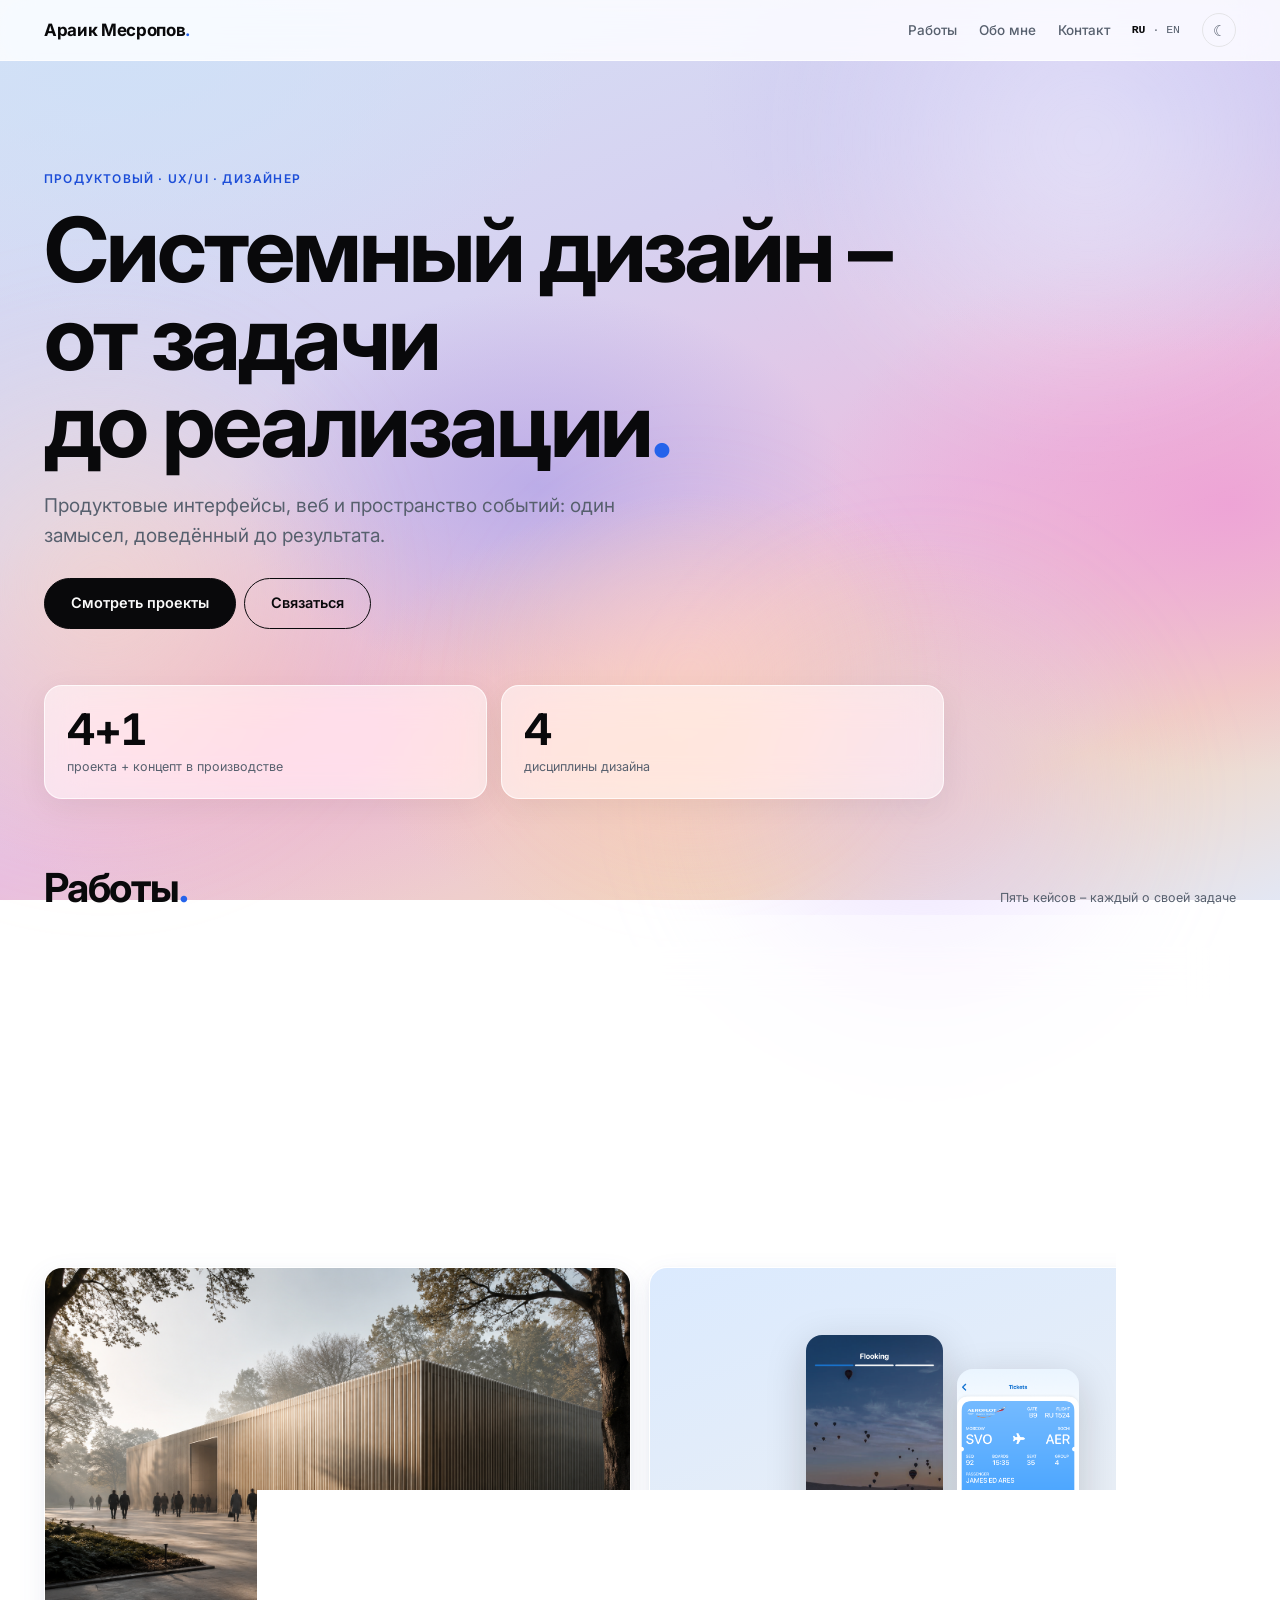
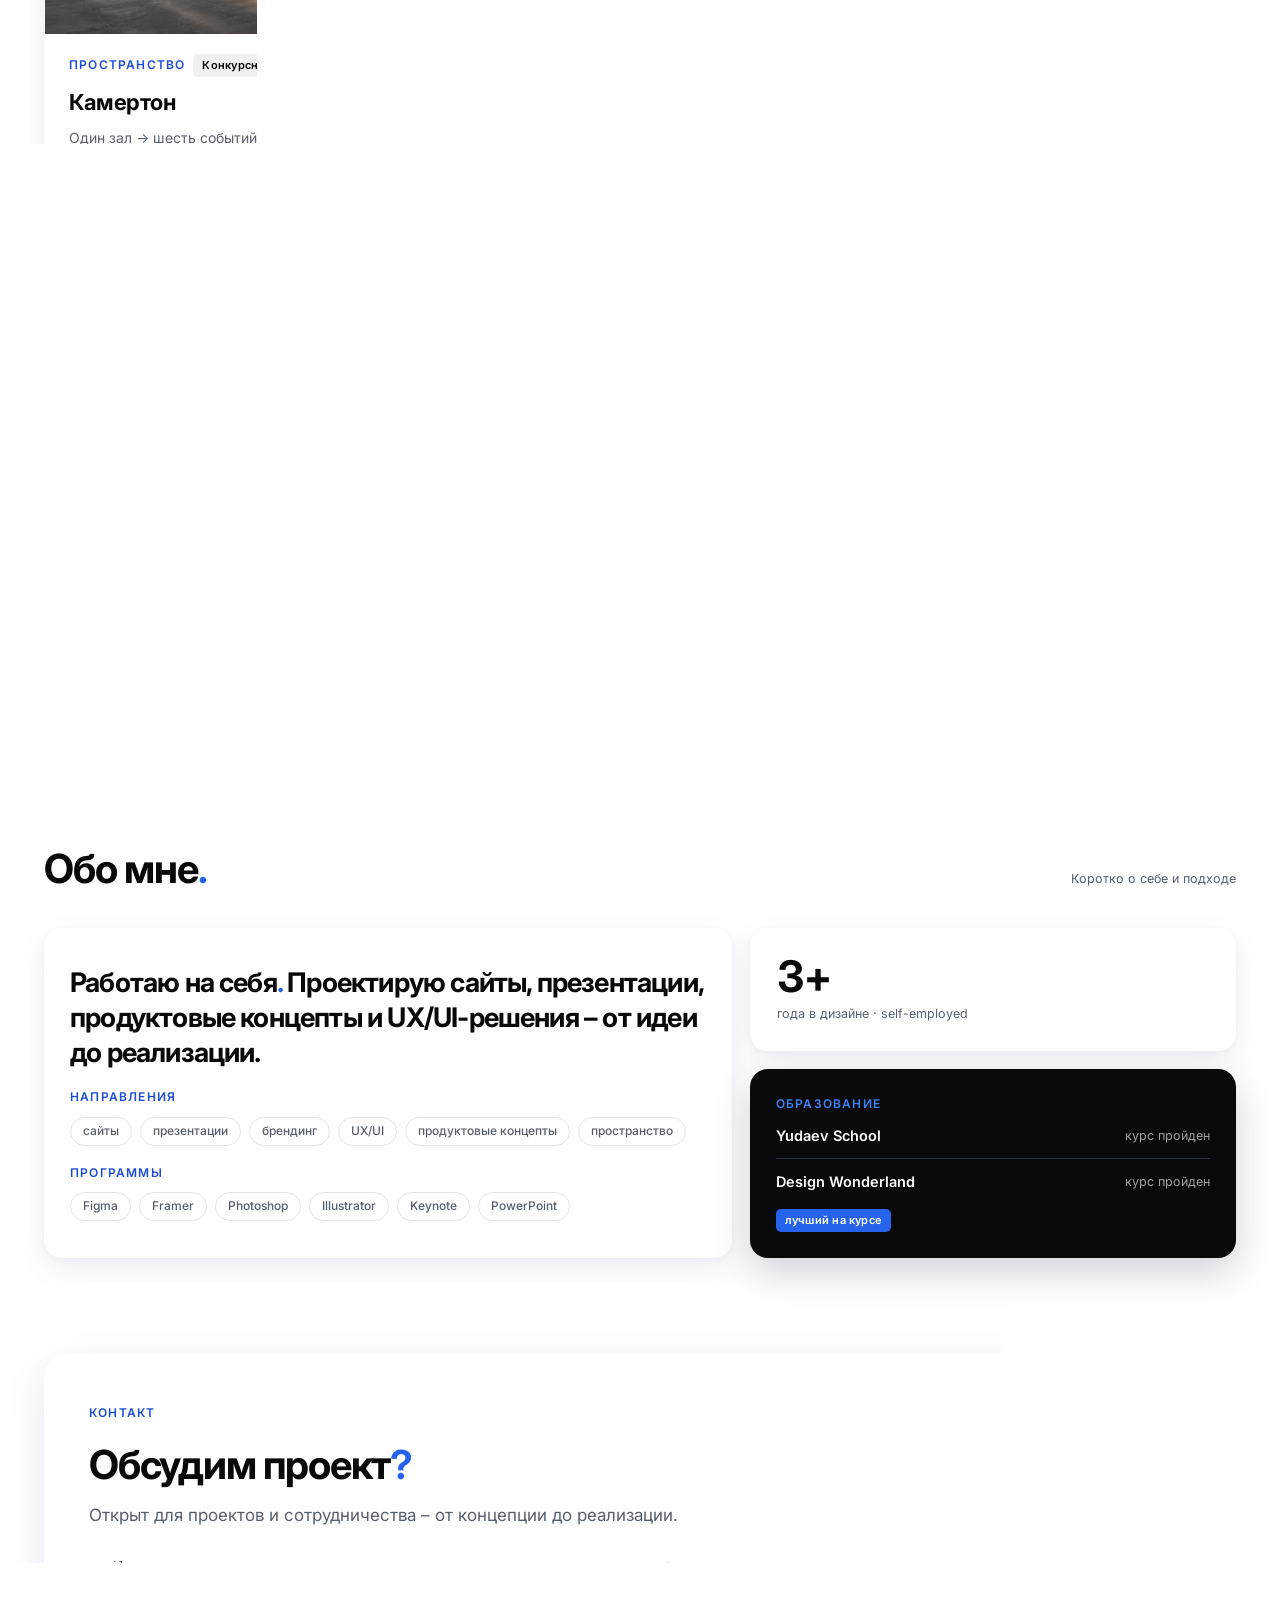
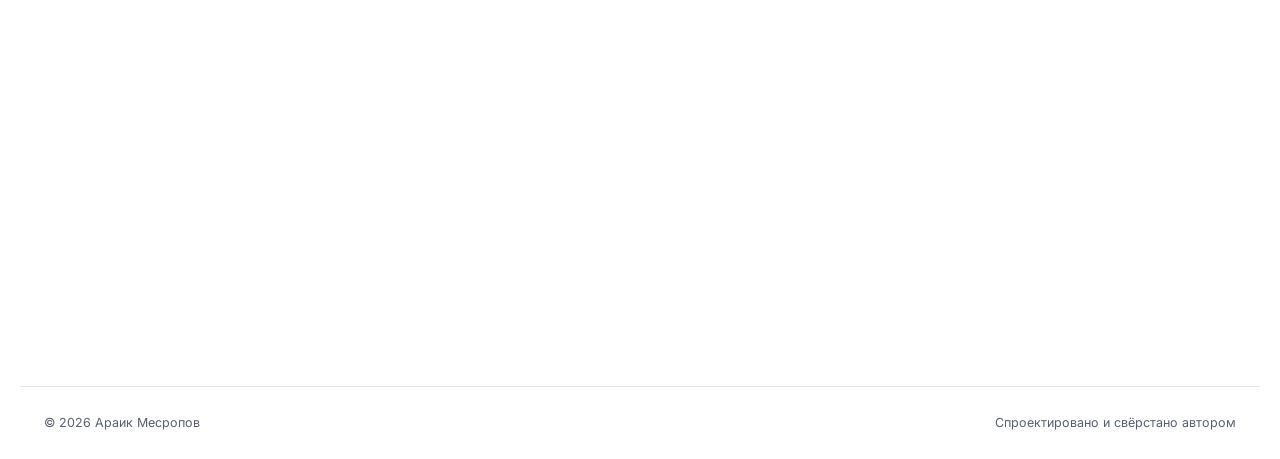
==== commit 34cd2827: "About: add Programs/Tools row (Figma, Framer, Photoshop, Illustrator, Keynote, PowerPoint) + label s" ====
--- a/index.html
+++ b/index.html
@@ -159,9 +159,16 @@
     <span class="cap">Коротко о себе и подходе</span>
   </div>
   <div class="bento" style="grid-template-columns:repeat(12,1fr)" id="about-grid">
-    <div class="tile pad reveal" style="grid-column:span 7;display:flex;flex-direction:column;justify-content:center;gap:16px">
+    <div class="tile pad reveal" style="grid-column:span 7;display:flex;flex-direction:column;justify-content:center;gap:18px">
       <p class="big" style="font-size:clamp(20px,2.4vw,27px);line-height:1.3">Работаю на себя<span style="color:var(--copper)">.</span> Проектирую сайты, презентации, продуктовые концепты и UX/UI-решения – от идеи до реализации.</p>
-      <div class="row"><span class="chip">сайты</span><span class="chip">презентации</span><span class="chip">брендинг</span><span class="chip">UX/UI</span><span class="chip">продуктовые концепты</span><span class="chip">пространство</span></div>
+      <div>
+        <span class="k" style="display:block;margin-bottom:10px">Направления</span>
+        <div class="row"><span class="chip">сайты</span><span class="chip">презентации</span><span class="chip">брендинг</span><span class="chip">UX/UI</span><span class="chip">продуктовые концепты</span><span class="chip">пространство</span></div>
+      </div>
+      <div>
+        <span class="k" style="display:block;margin-bottom:10px">Программы</span>
+        <div class="row"><span class="chip">Figma</span><span class="chip">Framer</span><span class="chip">Photoshop</span><span class="chip">Illustrator</span><span class="chip">Keynote</span><span class="chip">PowerPoint</span></div>
+      </div>
     </div>
     <div style="grid-column:span 5;display:grid;gap:18px;grid-template-rows:auto 1fr">
       <div class="tile glass pad stat reveal"><div class="n">3+</div><div class="l">года в дизайне · self-employed</div></div>
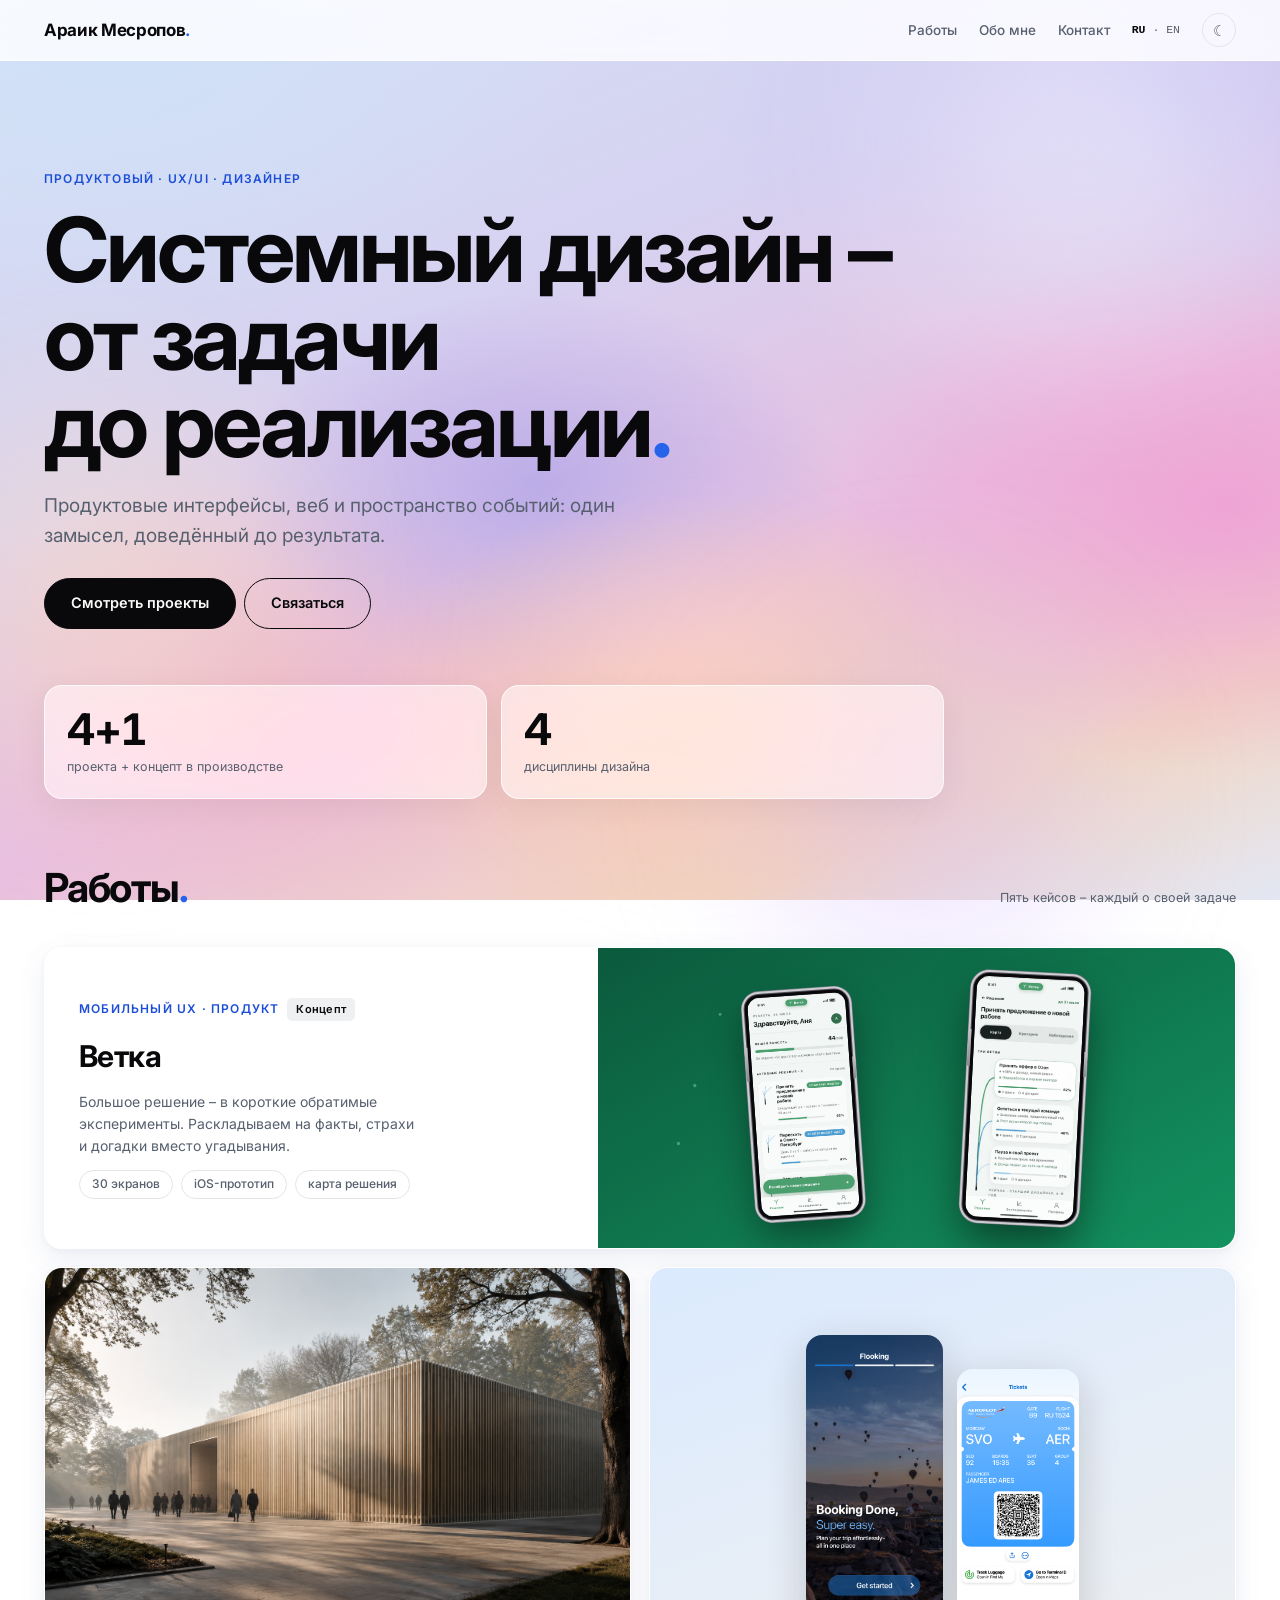
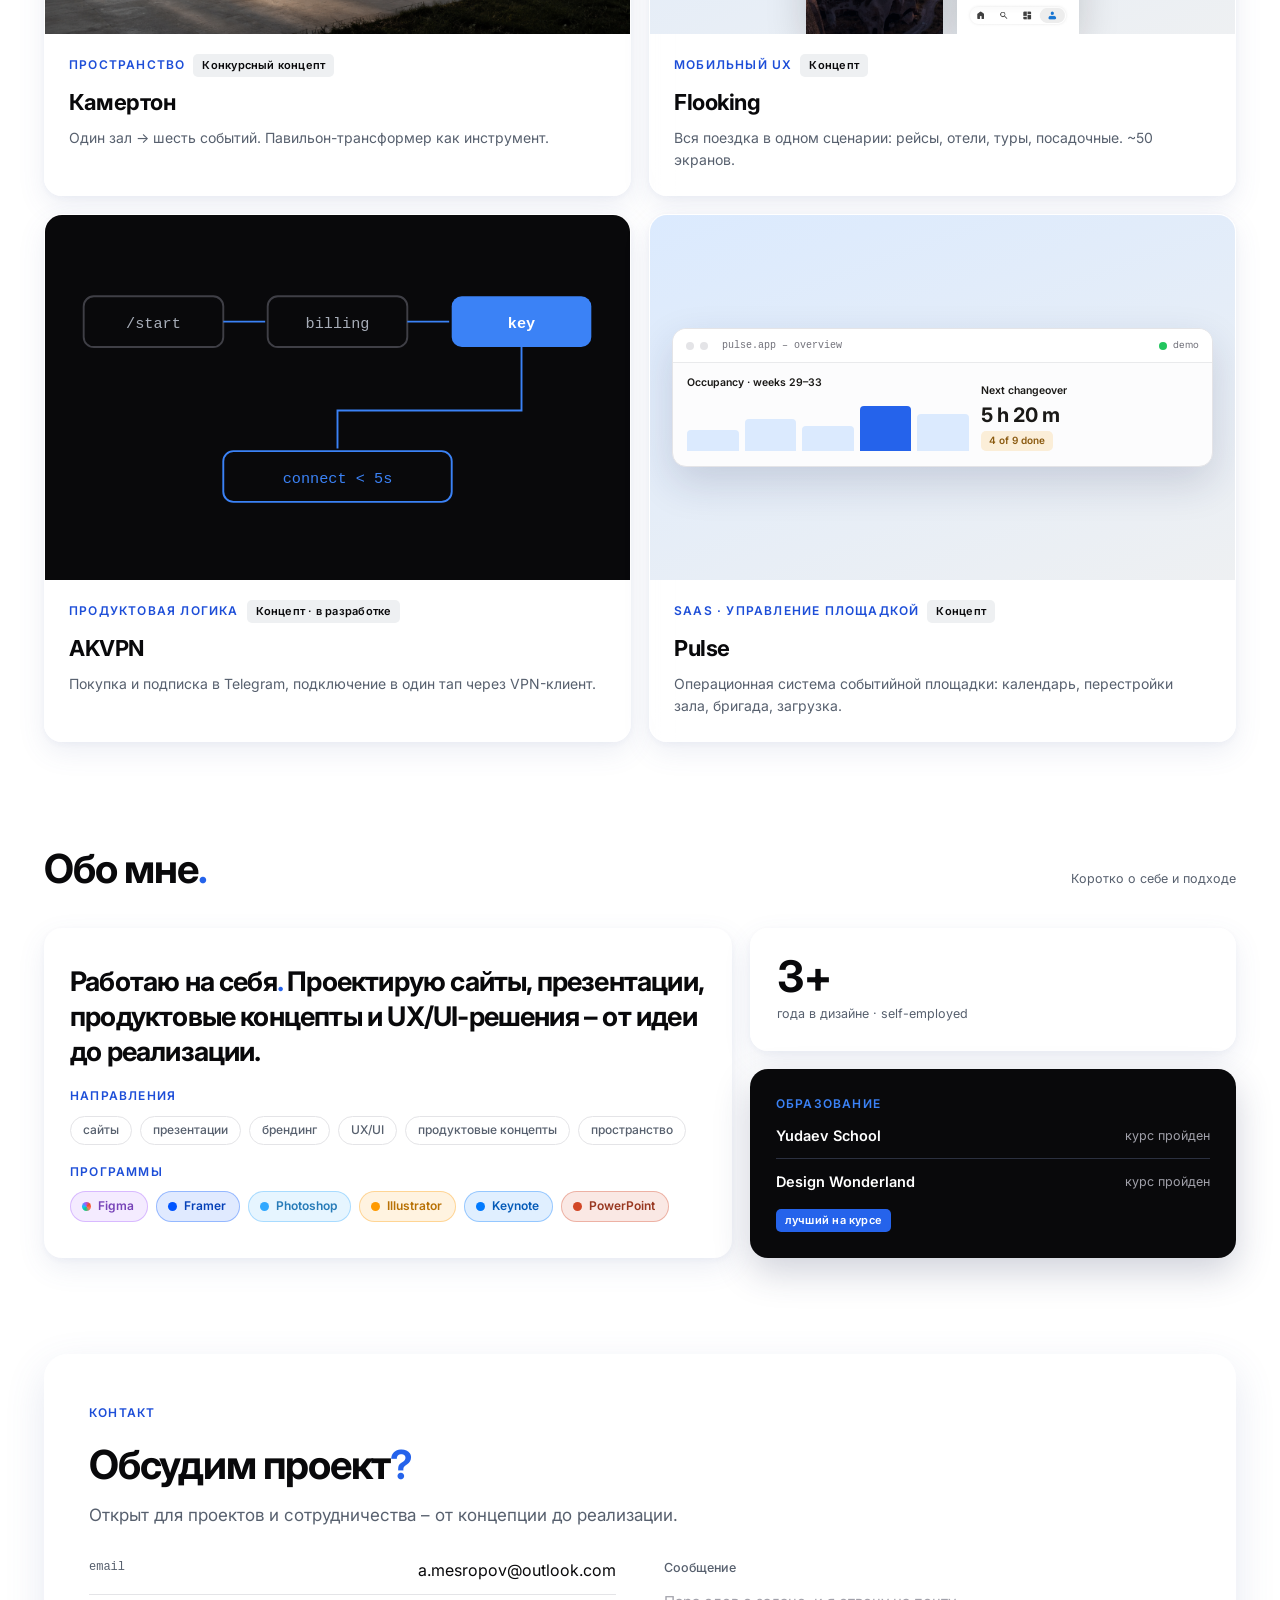
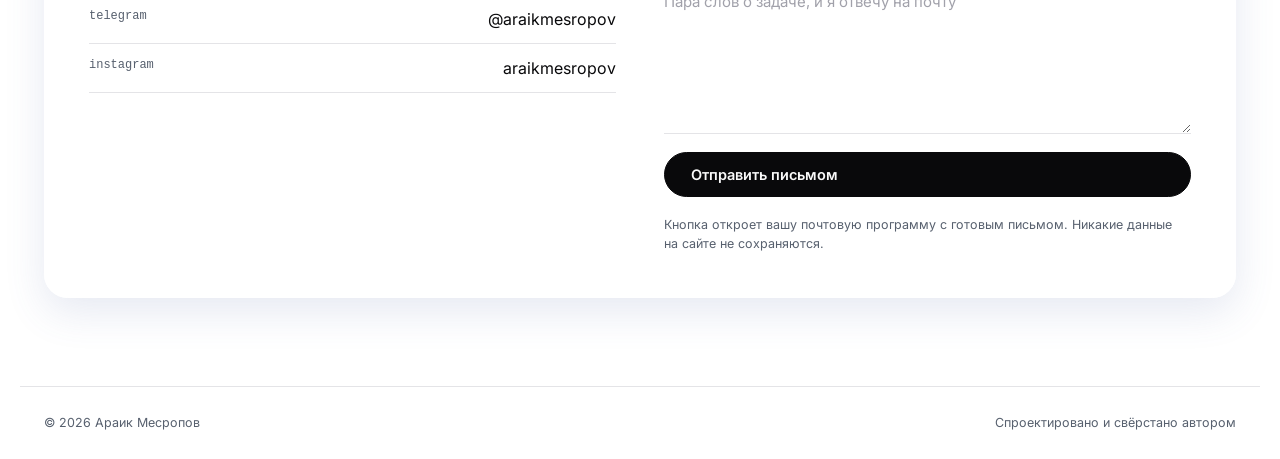
==== commit cc64f09d: "About: brand-color the program capsules (Figma/Framer/Photoshop/Illustrator/Keynote/PowerPoint) with" ====
--- a/index.html
+++ b/index.html
@@ -167,7 +167,7 @@
       </div>
       <div>
         <span class="k" style="display:block;margin-bottom:10px">Программы</span>
-        <div class="row"><span class="chip">Figma</span><span class="chip">Framer</span><span class="chip">Photoshop</span><span class="chip">Illustrator</span><span class="chip">Keynote</span><span class="chip">PowerPoint</span></div>
+        <div class="row"><span class="prog figma" style="--bc:#A259FF">Figma</span><span class="prog" style="--bc:#0055FF">Framer</span><span class="prog" style="--bc:#31A8FF">Photoshop</span><span class="prog" style="--bc:#FF9A00">Illustrator</span><span class="prog" style="--bc:#007AFF">Keynote</span><span class="prog" style="--bc:#D24726">PowerPoint</span></div>
       </div>
     </div>
     <div style="grid-column:span 5;display:grid;gap:18px;grid-template-rows:auto 1fr">
--- a/styles.css
+++ b/styles.css
@@ -94,6 +94,12 @@
 .badge{font-family:var(--sf);font-weight:600;font-size:11px;letter-spacing:.02em;background:var(--beige);border-radius:5px;padding:3px 9px;color:var(--txt)}
 .badge.live{background:var(--ink);color:#FFFFFF}
 .badge.copper{background:var(--copper);color:#fff}
+
+/* brand-colored program capsules */
+.prog{display:inline-flex;align-items:center;gap:7px;font-size:12px;font-weight:600;border-radius:99px;padding:5px 13px 5px 11px;border:1px solid color-mix(in srgb,var(--bc,#888) 34%,transparent);background:color-mix(in srgb,var(--bc,#888) 12%,transparent);color:color-mix(in srgb,var(--bc,#888) 70%,#111)}
+.prog::before{content:"";width:9px;height:9px;border-radius:50%;background:var(--bc,#888);flex:none}
+.prog.figma::before{background:conic-gradient(from 200deg,#0ACF83,#1ABCFE,#A259FF,#F24E1E,#FF7262,#0ACF83)}
+[data-theme="dark"] .prog{border-color:color-mix(in srgb,var(--bc,#888) 46%,transparent);background:color-mix(in srgb,var(--bc,#888) 22%,transparent);color:color-mix(in srgb,var(--bc,#888) 60%,#fff)}
 
 .btn{display:inline-flex;align-items:center;gap:8px;font-size:14.5px;font-weight:600;padding:13px 26px;border-radius:99px;cursor:pointer;transition:.2s;border:1.5px solid var(--txt);font-family:var(--sf)}
 .btn.solid{background:var(--txt);color:var(--paper)}
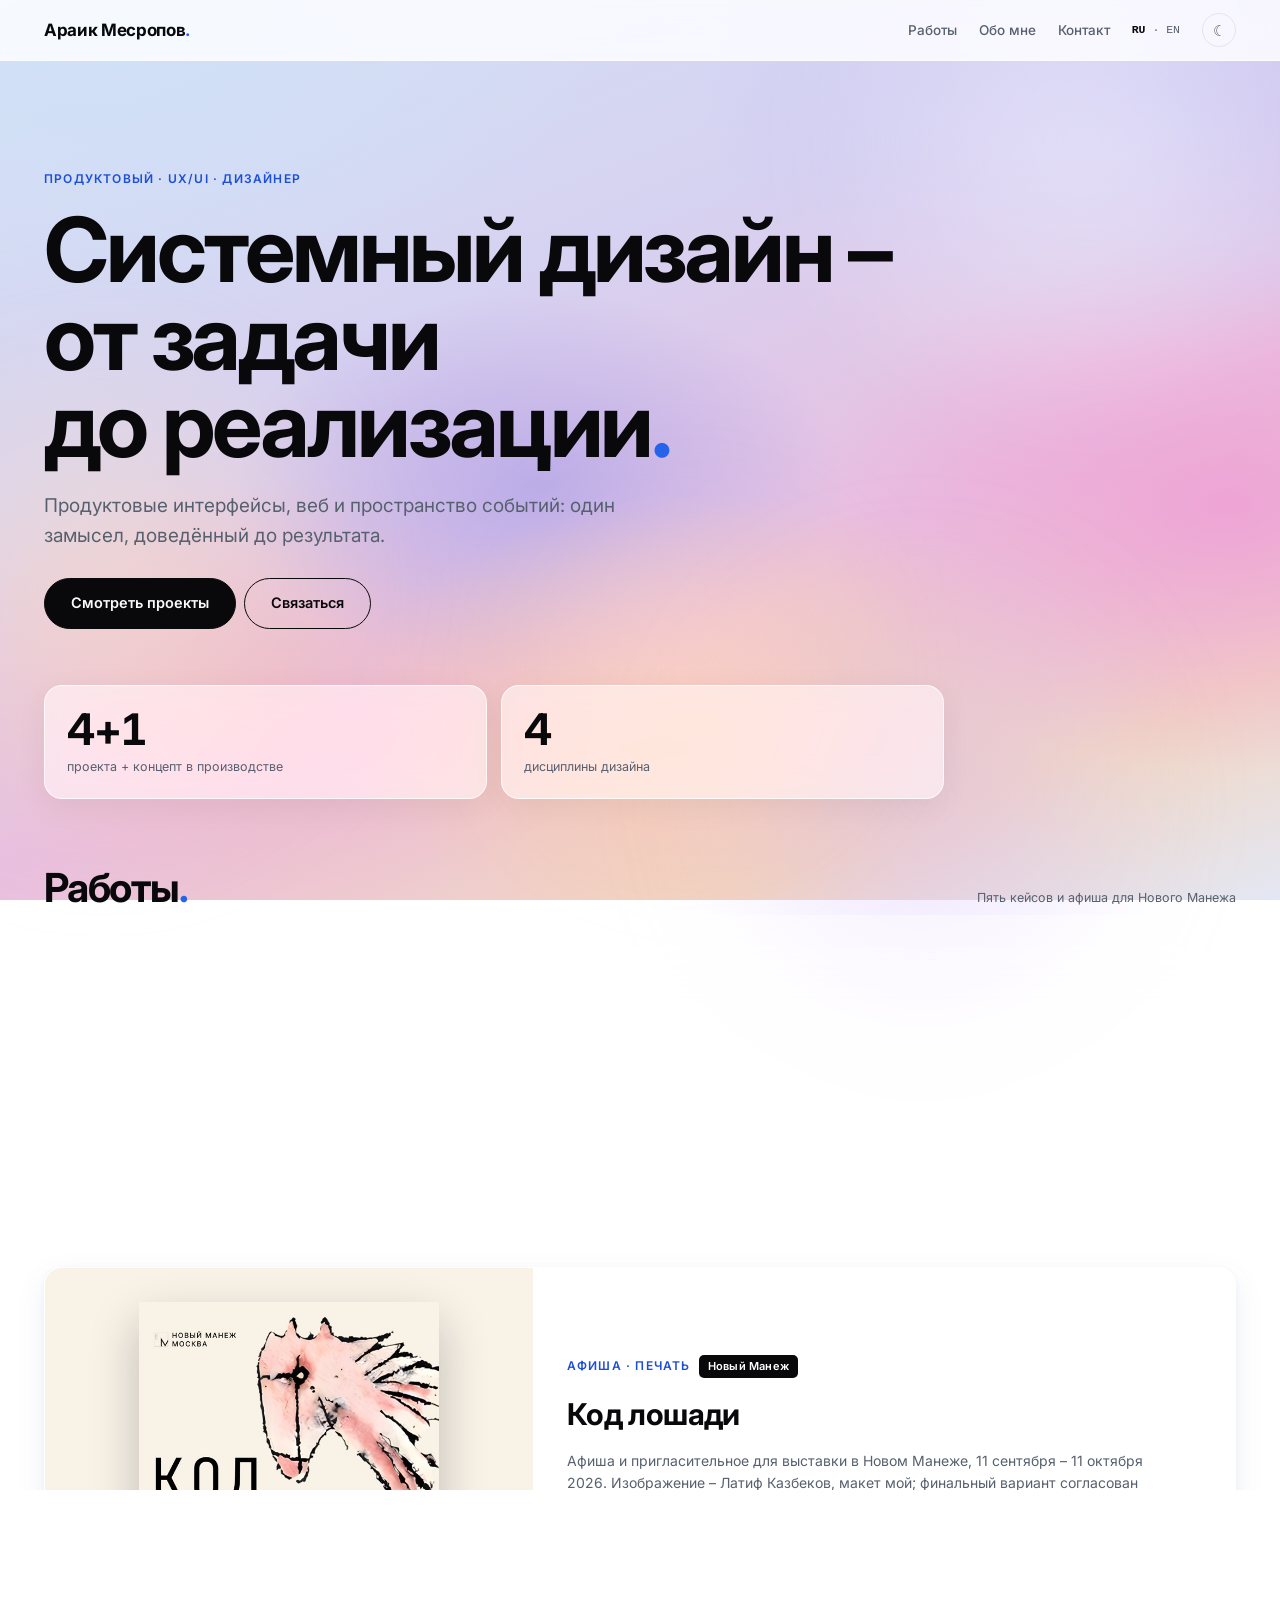
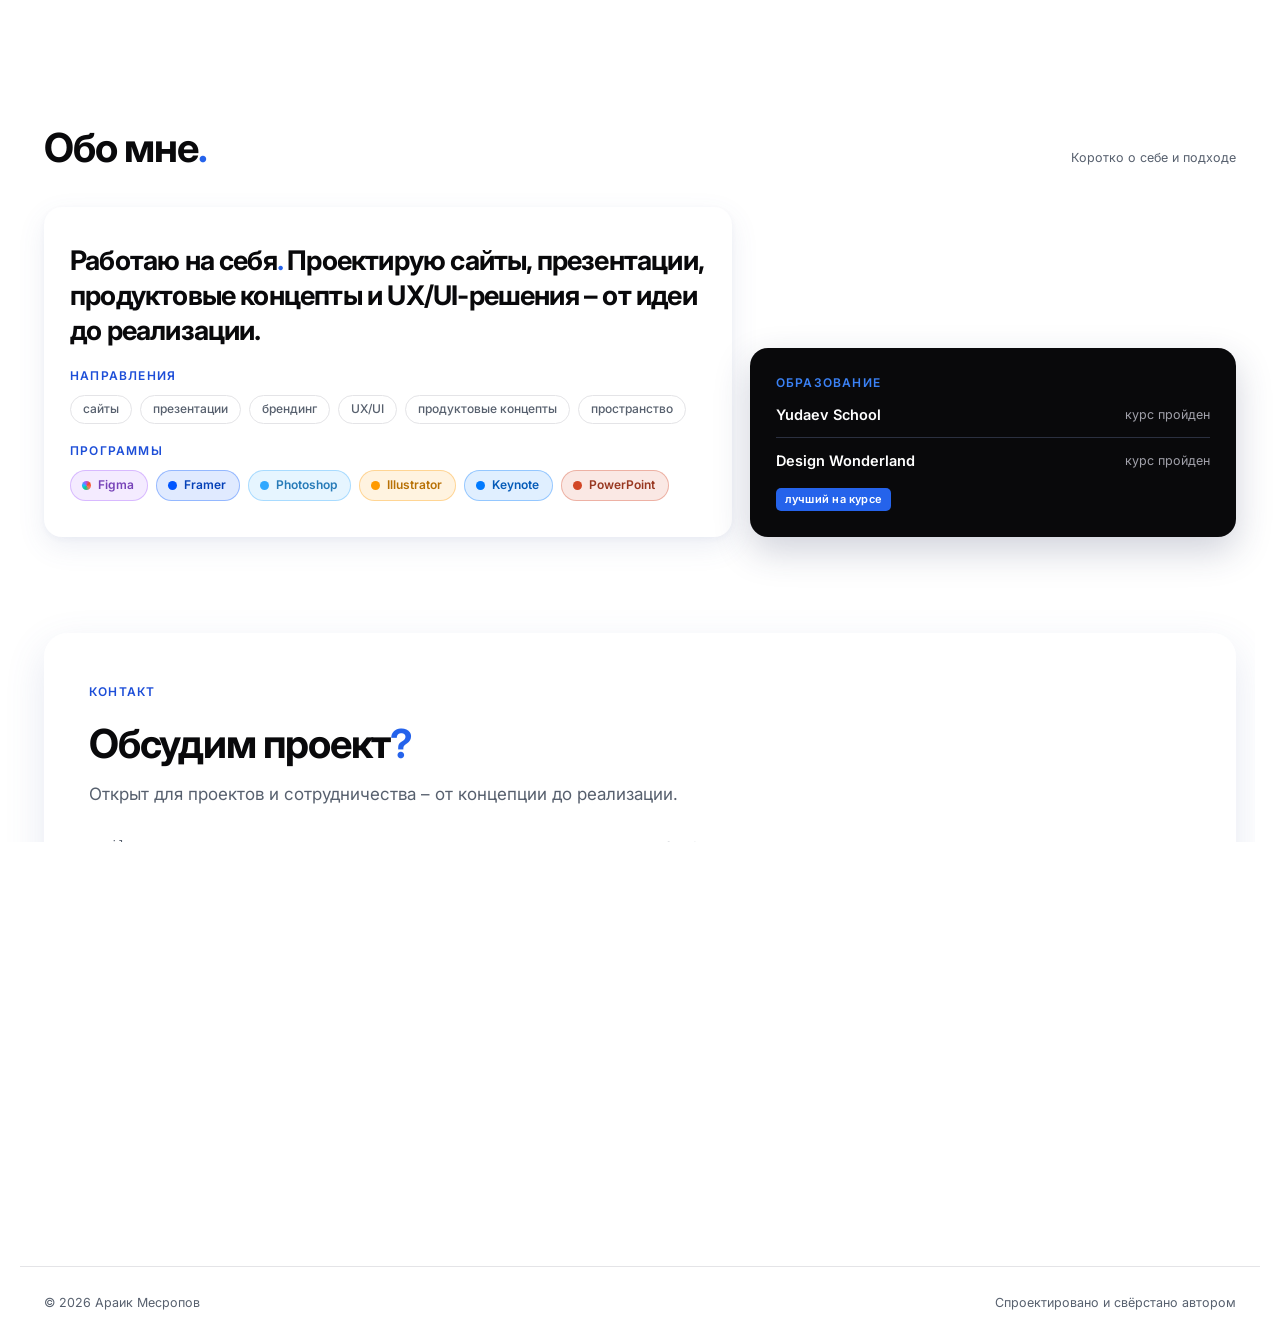
==== commit a4e5943b: "Блок «Код лошади»: афиша для Нового Манежа на главной (RU/EN)" ====
--- a/index.html
+++ b/index.html
@@ -46,7 +46,7 @@
 <section id="work" class="band wrap" style="padding-top:8px">
   <div class="sec-head">
     <h2 class="s">Работы<span class="dot">.</span></h2>
-    <span class="cap">Пять кейсов – каждый о своей задаче</span>
+    <span class="cap">Пять кейсов и афиша для Нового Манежа</span>
   </div>
   <div class="bento grid-cases">
 
@@ -83,6 +83,37 @@
       </div>
     </a>
 
+    <div class="tile case-tile reveal hc" style="grid-column:1/-1">
+      <div class="hc-top">
+        <div class="hc-poster"><img src="assets/hc-final.jpg" alt="Афиша «Код лошади»: голова лошади из работы Латифа Казбекова на светлом фоне"></div>
+        <div class="hc-intro">
+          <div class="row"><span class="k">Афиша · печать</span><span class="badge live">Новый Манеж</span></div>
+          <h3>Код лошади</h3>
+          <p>Афиша и пригласительное для выставки в Новом Манеже, 11 сентября – 11 октября 2026. Изображение – Латиф Казбеков, макет мой; финальный вариант согласован с художником. Сейчас афиша стоит на агрегаторах – Яндекс, Мосбилет, сайт Нового Манежа.</p>
+          <div class="hc-spec"><span><b>JetBrains Mono</b> 260 · трекинг 8%</span><span><b>Inter</b> Semi Bold 14 · трекинг 13%</span><span><b>#F8F2E7</b></span><span><b>A4</b> · 1374×1944</span></div>
+          <p class="hc-note">Заголовок набран моноширинным – тем, которым пишут код. И за рисунок буквы, и за рифму к названию.</p>
+        </div>
+      </div>
+      <div class="hc-steps">
+        <figure class="hc-step">
+          <div class="th"><img src="assets/hc-vars.jpg" alt="Три варианта афиши, показанные Новому Манежу"></div>
+          <figcaption><span class="num">01</span><b>Три варианта</b><p>Одна работа – три подхода: плотный заголовок над репродукцией, разреженный под ней, и кадр. Манеж выбрал кадр.</p></figcaption>
+        </figure>
+        <figure class="hc-step">
+          <div class="th"><img src="assets/hc-crop.jpg" alt="Голова лошади, вынутая из работы, с наклоном 7 градусов"></div>
+          <figcaption><span class="num">02</span><b>Кадр вместо репродукции</b><p>Голова вынута из работы, фон снят, наклон 7°. Она выходит за край листа: видно не фигуру целиком, а знак.</p></figcaption>
+        </figure>
+        <figure class="hc-step">
+          <div class="th"><img src="assets/hc-type.jpg" alt="Заголовок «Код лошади», набранный JetBrains Mono"></div>
+          <figcaption><span class="num">03</span><b>Типографика</b><p>JetBrains Mono с трекингом 8%: буквы стоят как символы в строке. Служебный текст мельче и разреженнее, чтобы не спорить с рисунком.</p></figcaption>
+        </figure>
+        <figure class="hc-step">
+          <div class="th"><img src="assets/hc-invite.jpg" alt="Пригласительное на открытие выставки"></div>
+          <figcaption><span class="num">04</span><b>Пригласительное</b><p>Та же пара шрифтов и тот же фон на другом носителе – высокая карточка к открытию. Здесь работа Казбекова показана целиком.</p></figcaption>
+        </figure>
+      </div>
+    </div>
+
     <a class="tile case-tile reveal" href="case-kamerton.html">
       <div class="mat"><img src="assets/1.png" alt="Павильон Камертон: фасад из вертикальных ламелей в парке"></div>
       <div class="body">
--- a/styles.css
+++ b/styles.css
@@ -96,10 +96,15 @@
 .badge.copper{background:var(--copper);color:#fff}
 
 /* brand-colored program capsules */
-.prog{display:inline-flex;align-items:center;gap:7px;font-size:12px;font-weight:600;border-radius:99px;padding:5px 13px 5px 11px;border:1px solid color-mix(in srgb,var(--bc,#888) 34%,transparent);background:color-mix(in srgb,var(--bc,#888) 12%,transparent);color:color-mix(in srgb,var(--bc,#888) 70%,#111)}
+.prog{display:inline-flex;align-items:center;gap:7px;font-size:12px;font-weight:600;border-radius:99px;padding:5px 13px 5px 11px;border:1px solid color-mix(in srgb,var(--bc,#888) 34%,transparent);background:color-mix(in srgb,var(--bc,#888) 12%,transparent);color:color-mix(in srgb,var(--bc,#888) 70%,#111);animation:progGlow 3.4s ease-in-out infinite}
 .prog::before{content:"";width:9px;height:9px;border-radius:50%;background:var(--bc,#888);flex:none}
 .prog.figma::before{background:conic-gradient(from 200deg,#0ACF83,#1ABCFE,#A259FF,#F24E1E,#FF7262,#0ACF83)}
+.prog:nth-child(2){animation-delay:.5s}.prog:nth-child(3){animation-delay:1s}.prog:nth-child(4){animation-delay:1.5s}.prog:nth-child(5){animation-delay:2s}.prog:nth-child(6){animation-delay:2.5s}
+@keyframes progGlow{0%,100%{box-shadow:0 0 4px color-mix(in srgb,var(--bc,#888) 14%,transparent)}50%{box-shadow:0 0 14px color-mix(in srgb,var(--bc,#888) 42%,transparent),0 0 4px color-mix(in srgb,var(--bc,#888) 30%,transparent)}}
 [data-theme="dark"] .prog{border-color:color-mix(in srgb,var(--bc,#888) 46%,transparent);background:color-mix(in srgb,var(--bc,#888) 22%,transparent);color:color-mix(in srgb,var(--bc,#888) 60%,#fff)}
+[data-theme="dark"] .prog{animation-name:progGlowDark}
+@keyframes progGlowDark{0%,100%{box-shadow:0 0 5px color-mix(in srgb,var(--bc,#888) 22%,transparent)}50%{box-shadow:0 0 17px color-mix(in srgb,var(--bc,#888) 55%,transparent),0 0 5px color-mix(in srgb,var(--bc,#888) 38%,transparent)}}
+@media(prefers-reduced-motion:reduce){.prog{animation:none}}
 
 .btn{display:inline-flex;align-items:center;gap:8px;font-size:14.5px;font-weight:600;padding:13px 26px;border-radius:99px;cursor:pointer;transition:.2s;border:1.5px solid var(--txt);font-family:var(--sf)}
 .btn.solid{background:var(--txt);color:var(--paper)}
@@ -467,3 +472,28 @@
 @media(max-width:400px){
   .wrap{padding-left:20px;padding-right:20px}
 }
+
+/* Код лошади – блок афиши на главной */
+.hc{padding:0}
+.hc-top{display:grid;grid-template-columns:.82fr 1.18fr;align-items:stretch}
+.hc-poster{background:#F8F2E7;display:flex;align-items:center;justify-content:center;padding:34px}
+.hc-poster img{width:100%;max-width:300px;height:auto;display:block;box-shadow:0 20px 46px rgba(20,18,16,.24)}
+.hc-intro{padding:32px 34px;display:flex;flex-direction:column;justify-content:center;gap:13px}
+.hc-intro h3{font-size:30px;font-weight:700;letter-spacing:-.02em}
+.hc-intro>p{font-size:14px;color:var(--muted);max-width:600px}
+.hc-spec{display:flex;flex-wrap:wrap;gap:8px;margin-top:2px}
+.hc-spec span{font-family:var(--mono);font-size:11px;color:var(--muted);border:1px solid var(--line);border-radius:7px;padding:5px 10px;background:var(--white)}
+.hc-spec b{color:var(--txt);font-weight:600}
+.hc-note{font-size:13px;color:var(--muted);border-left:2px solid var(--copper);padding-left:12px}
+.hc-steps{display:grid;grid-template-columns:repeat(4,1fr);gap:1px;background:var(--line);border-top:1px solid var(--line)}
+.hc-step{margin:0;background:rgba(255,255,255,.5);padding:16px 18px 18px;display:flex;flex-direction:column;gap:11px}
+.hc-step .th{border-radius:10px;overflow:hidden;background:#F8F2E7;aspect-ratio:4/3}
+.hc-step .th img{width:100%;height:100%;object-fit:cover;display:block}
+.hc-step figcaption{display:flex;flex-direction:column;gap:5px}
+.hc-step .num{font-family:var(--mono);font-size:10px;letter-spacing:.09em;color:var(--copper-dark)}
+.hc-step b{font-size:13.5px;font-weight:600;letter-spacing:-.01em;line-height:1.25}
+.hc-step p{font-size:12.5px;color:var(--muted);line-height:1.45}
+[data-theme="dark"] .hc-step{background:rgba(24,28,40,.5)}
+[data-theme="dark"] .hc-spec span{background:rgba(255,255,255,.04)}
+@media(max-width:980px){.hc-top{grid-template-columns:1fr}.hc-poster{padding:28px}.hc-intro{padding:26px 24px}.hc-steps{grid-template-columns:repeat(2,1fr)}}
+@media(max-width:560px){.hc-steps{grid-template-columns:1fr}.hc-intro h3{font-size:26px}}
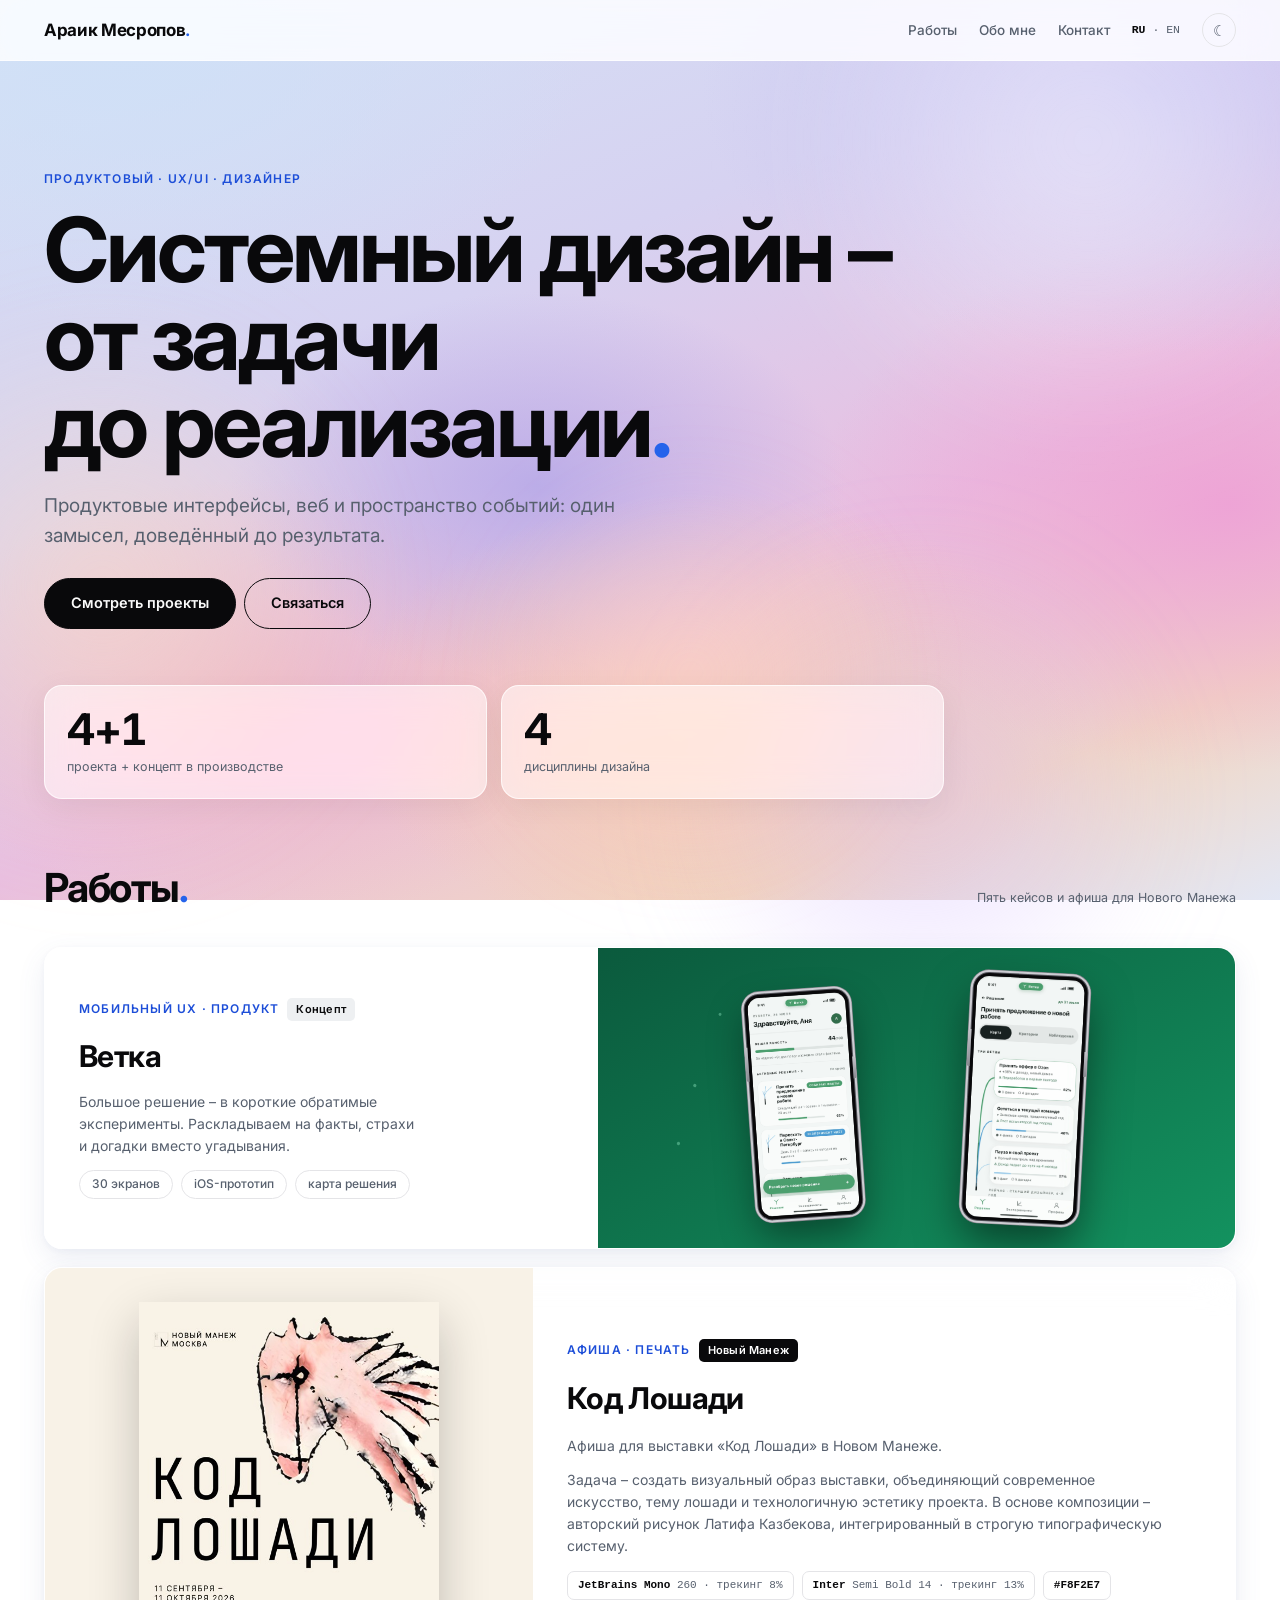
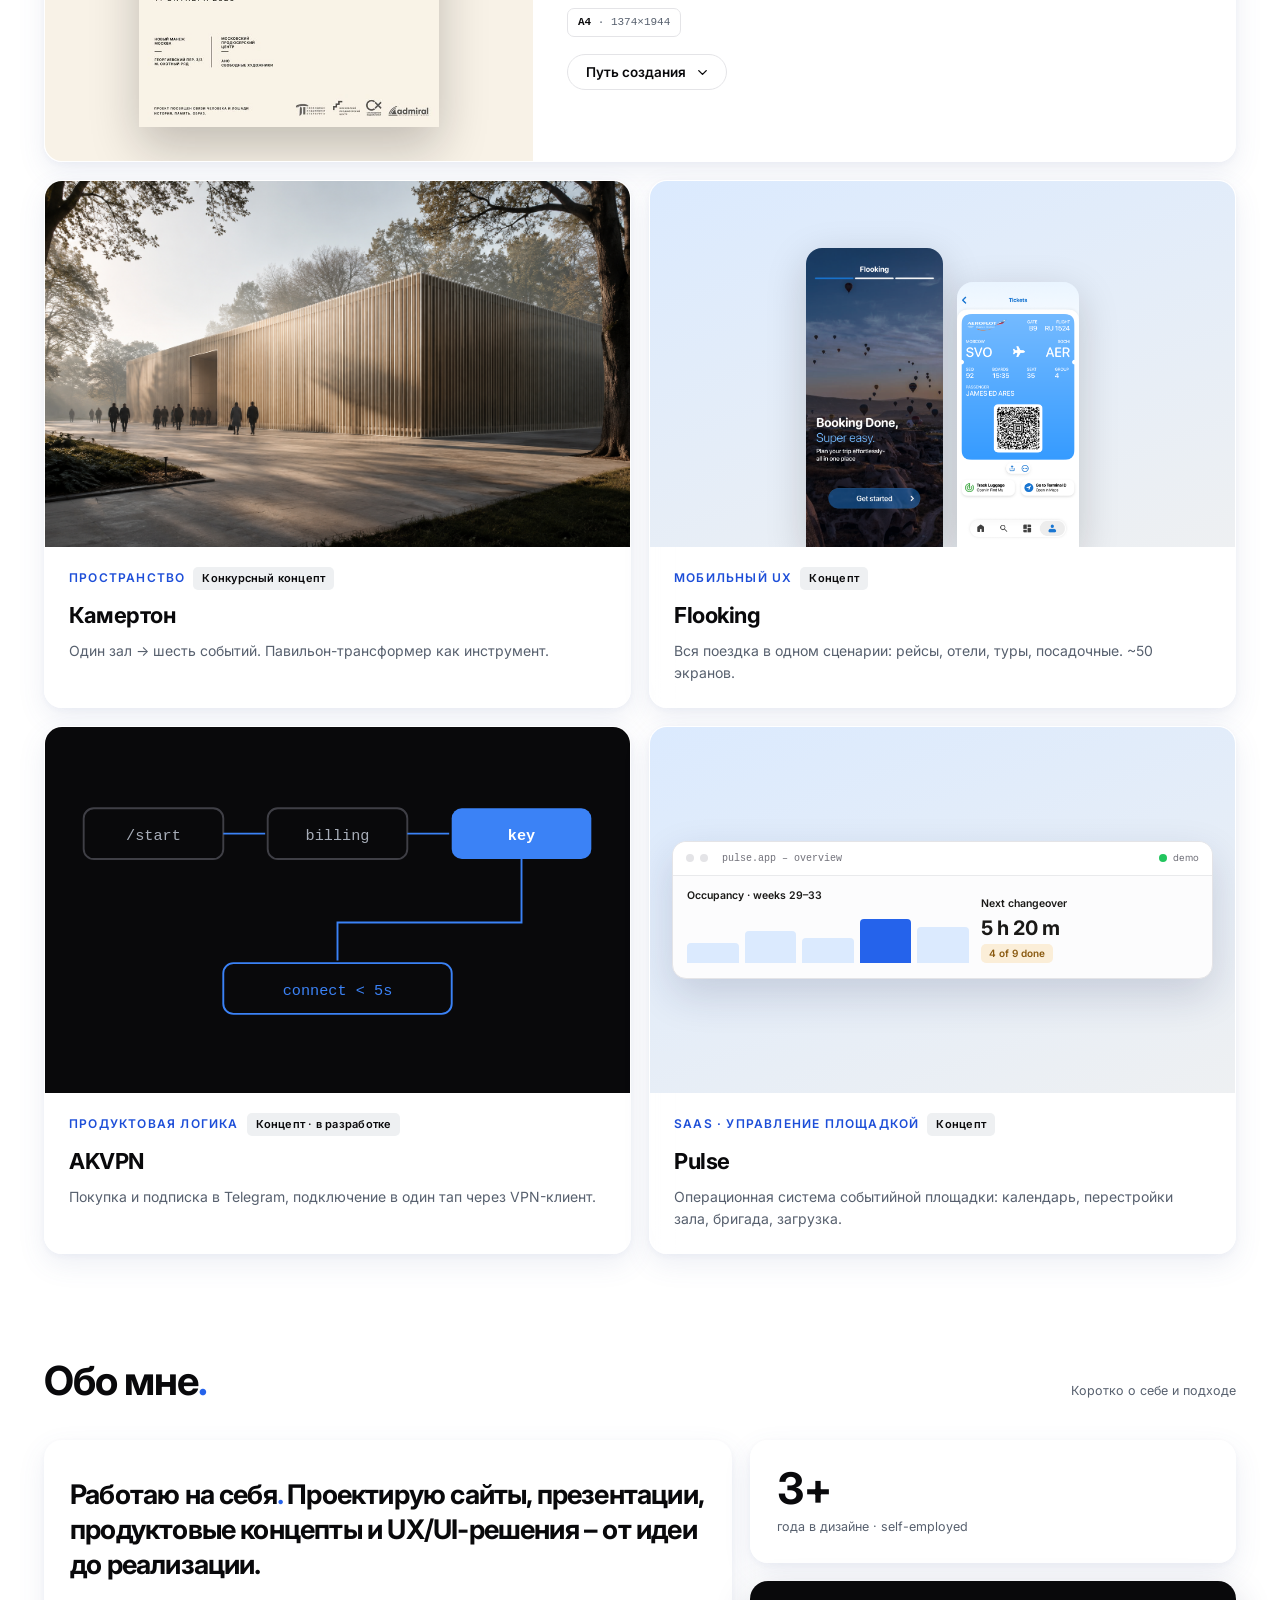
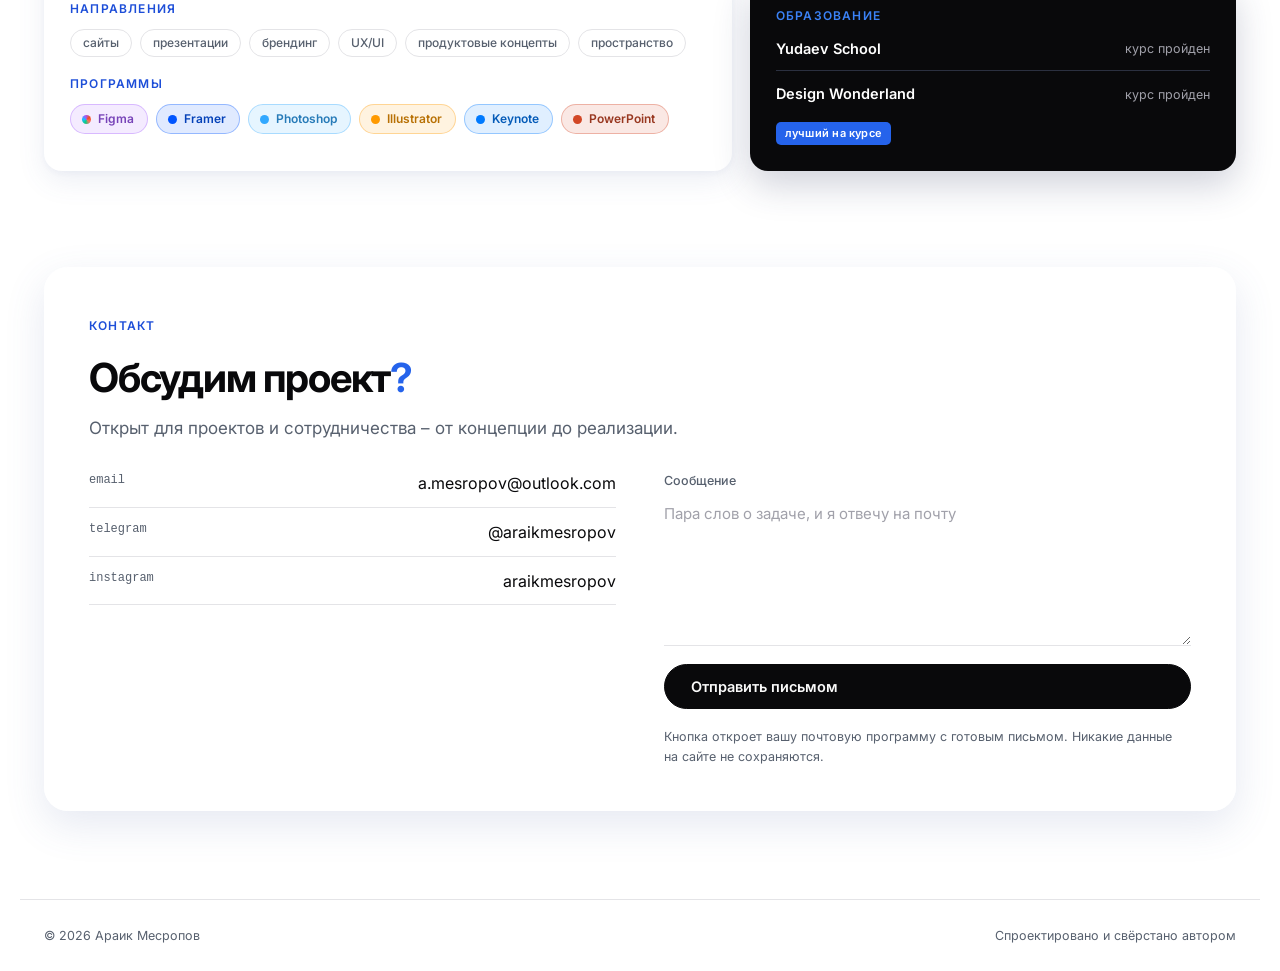
==== commit 918fa90d: "Код Лошади: иконки вместо номеров, раскрывающийся «Путь создания», новое описание" ====
--- a/index.html
+++ b/index.html
@@ -85,32 +85,37 @@
 
     <div class="tile case-tile reveal hc" style="grid-column:1/-1">
       <div class="hc-top">
-        <div class="hc-poster"><img src="assets/hc-final.jpg" alt="Афиша «Код лошади»: голова лошади из работы Латифа Казбекова на светлом фоне"></div>
+        <div class="hc-poster"><img src="assets/hc-final.jpg" alt="Афиша «Код Лошади»: голова лошади из работы Латифа Казбекова на светлом фоне"></div>
         <div class="hc-intro">
           <div class="row"><span class="k">Афиша · печать</span><span class="badge live">Новый Манеж</span></div>
-          <h3>Код лошади</h3>
-          <p>Афиша и пригласительное для выставки в Новом Манеже, 11 сентября – 11 октября 2026. Изображение – Латиф Казбеков, макет мой; финальный вариант согласован с художником. Сейчас афиша стоит на агрегаторах – Яндекс, Мосбилет, сайт Нового Манежа.</p>
+          <h3>Код Лошади</h3>
+          <p>Афиша для выставки «Код Лошади» в Новом Манеже.</p>
+          <p>Задача – создать визуальный образ выставки, объединяющий современное искусство, тему лошади и технологичную эстетику проекта. В основе композиции – авторский рисунок Латифа Казбекова, интегрированный в строгую типографическую систему.</p>
           <div class="hc-spec"><span><b>JetBrains Mono</b> 260 · трекинг 8%</span><span><b>Inter</b> Semi Bold 14 · трекинг 13%</span><span><b>#F8F2E7</b></span><span><b>A4</b> · 1374×1944</span></div>
-          <p class="hc-note">Заголовок набран моноширинным – тем, которым пишут код. И за рисунок буквы, и за рифму к названию.</p>
-        </div>
-      </div>
-      <div class="hc-steps">
-        <figure class="hc-step">
-          <div class="th"><img src="assets/hc-vars.jpg" alt="Три варианта афиши, показанные Новому Манежу"></div>
-          <figcaption><span class="num">01</span><b>Три варианта</b><p>Одна работа – три подхода: плотный заголовок над репродукцией, разреженный под ней, и кадр. Манеж выбрал кадр.</p></figcaption>
-        </figure>
-        <figure class="hc-step">
-          <div class="th"><img src="assets/hc-crop.jpg" alt="Голова лошади, вынутая из работы, с наклоном 7 градусов"></div>
-          <figcaption><span class="num">02</span><b>Кадр вместо репродукции</b><p>Голова вынута из работы, фон снят, наклон 7°. Она выходит за край листа: видно не фигуру целиком, а знак.</p></figcaption>
-        </figure>
-        <figure class="hc-step">
-          <div class="th"><img src="assets/hc-type.jpg" alt="Заголовок «Код лошади», набранный JetBrains Mono"></div>
-          <figcaption><span class="num">03</span><b>Типографика</b><p>JetBrains Mono с трекингом 8%: буквы стоят как символы в строке. Служебный текст мельче и разреженнее, чтобы не спорить с рисунком.</p></figcaption>
-        </figure>
-        <figure class="hc-step">
-          <div class="th"><img src="assets/hc-invite.jpg" alt="Пригласительное на открытие выставки"></div>
-          <figcaption><span class="num">04</span><b>Пригласительное</b><p>Та же пара шрифтов и тот же фон на другом носителе – высокая карточка к открытию. Здесь работа Казбекова показана целиком.</p></figcaption>
-        </figure>
+          <button class="hc-toggle" type="button" aria-expanded="false" aria-controls="hc-path-ru" onclick="hcPath(this)"><span>Путь создания</span><svg viewBox="0 0 24 24" fill="none" stroke="currentColor" stroke-width="2.2" stroke-linecap="round" stroke-linejoin="round" aria-hidden="true"><path d="m6 9 6 6 6-6"/></svg></button>
+        </div>
+      </div>
+      <div class="hc-steps-wrap" id="hc-path-ru">
+        <div>
+          <div class="hc-steps">
+          <figure class="hc-step">
+            <div class="th"><img src="assets/hc-vars.jpg" alt="Три варианта афиши, показанные Новому Манежу"></div>
+            <figcaption><div class="hh"><span class="ic"><svg viewBox="0 0 24 24" fill="none" stroke="currentColor" stroke-width="1.7" stroke-linecap="round" stroke-linejoin="round" aria-hidden="true"><path d="M3.5 4.5h4.2v15H3.5zM9.9 4.5h4.2v15H9.9zM16.3 4.5h4.2v15h-4.2z"/></svg></span><b>Три варианта</b></div><p>Одна работа – три подхода: плотный заголовок над репродукцией, разреженный под ней, и кадр. Манеж выбрал кадр.</p></figcaption>
+          </figure>
+          <figure class="hc-step">
+            <div class="th"><img src="assets/hc-crop.jpg" alt="Голова лошади, вынутая из работы, с наклоном 7 градусов"></div>
+            <figcaption><div class="hh"><span class="ic"><svg viewBox="0 0 24 24" fill="none" stroke="currentColor" stroke-width="1.7" stroke-linecap="round" stroke-linejoin="round" aria-hidden="true"><path d="M6.5 2v15.5H22M2 6.5h15.5V22"/></svg></span><b>Кадр вместо репродукции</b></div><p>Голова вынута из работы, фон снят, наклон 7°. Она выходит за край листа: видно не фигуру целиком, а знак.</p></figcaption>
+          </figure>
+          <figure class="hc-step">
+            <div class="th"><img src="assets/hc-type.jpg" alt="Заголовок «Код Лошади», набранный JetBrains Mono"></div>
+            <figcaption><div class="hh"><span class="ic"><svg viewBox="0 0 24 24" fill="none" stroke="currentColor" stroke-width="1.7" stroke-linecap="round" stroke-linejoin="round" aria-hidden="true"><path d="M4 6h16M12 6v13M9 19h6"/></svg></span><b>Типографика</b></div><p>JetBrains Mono с трекингом 8%: буквы стоят как символы в строке. Служебный текст мельче и разреженнее, чтобы не спорить с рисунком.</p></figcaption>
+          </figure>
+          <figure class="hc-step">
+            <div class="th"><img src="assets/hc-invite.jpg" alt="Пригласительное на открытие выставки"></div>
+            <figcaption><div class="hh"><span class="ic"><svg viewBox="0 0 24 24" fill="none" stroke="currentColor" stroke-width="1.7" stroke-linecap="round" stroke-linejoin="round" aria-hidden="true"><path d="M3 5h18v14H3zM3 9.5h18"/></svg></span><b>Пригласительное</b></div><p>Та же пара шрифтов и тот же фон на другом носителе – высокая карточка к открытию. Здесь работа Казбекова показана целиком.</p></figcaption>
+          </figure>
+          </div>
+        </div>
       </div>
     </div>
 
@@ -242,6 +247,7 @@
 </footer>
 
 <script>
+function hcPath(b){const c=b.closest('.hc'),o=!c.classList.contains('open');c.classList.toggle('open',o);b.setAttribute('aria-expanded',o);b.querySelector('span').textContent=o?'Свернуть':'Путь создания'}
 const io=new IntersectionObserver(es=>es.forEach(e=>{if(e.isIntersecting){e.target.classList.add('in');io.unobserve(e.target)}}),{threshold:.1});
 document.querySelectorAll('.reveal').forEach(el=>io.observe(el));
 const rm=matchMedia('(prefers-reduced-motion: reduce)').matches;
--- a/styles.css
+++ b/styles.css
@@ -473,27 +473,42 @@
   .wrap{padding-left:20px;padding-right:20px}
 }
 
-/* Код лошади – блок афиши на главной */
+/* Код Лошади – блок афиши на главной */
 .hc{padding:0}
 .hc-top{display:grid;grid-template-columns:.82fr 1.18fr;align-items:stretch}
 .hc-poster{background:#F8F2E7;display:flex;align-items:center;justify-content:center;padding:34px}
 .hc-poster img{width:100%;max-width:300px;height:auto;display:block;box-shadow:0 20px 46px rgba(20,18,16,.24)}
-.hc-intro{padding:32px 34px;display:flex;flex-direction:column;justify-content:center;gap:13px}
+.hc-intro{padding:32px 34px;display:flex;flex-direction:column;justify-content:center;gap:13px;align-items:flex-start}
 .hc-intro h3{font-size:30px;font-weight:700;letter-spacing:-.02em}
 .hc-intro>p{font-size:14px;color:var(--muted);max-width:600px}
 .hc-spec{display:flex;flex-wrap:wrap;gap:8px;margin-top:2px}
 .hc-spec span{font-family:var(--mono);font-size:11px;color:var(--muted);border:1px solid var(--line);border-radius:7px;padding:5px 10px;background:var(--white)}
 .hc-spec b{color:var(--txt);font-weight:600}
-.hc-note{font-size:13px;color:var(--muted);border-left:2px solid var(--copper);padding-left:12px}
+.hc-toggle{display:inline-flex;align-items:center;gap:9px;margin-top:4px;font-family:var(--sf);font-size:13.5px;font-weight:600;color:var(--txt);background:var(--white);border:1.5px solid var(--line);border-radius:99px;padding:9px 16px 9px 18px;cursor:pointer;transition:border-color .2s,color .2s}
+.hc-toggle:hover{border-color:var(--copper);color:var(--copper-dark)}
+.hc-toggle:focus-visible{outline:2px solid var(--copper);outline-offset:2px}
+.hc-toggle svg{width:15px;height:15px;flex:none;transition:transform .35s cubic-bezier(.4,0,.2,1)}
+.hc.open .hc-toggle svg{transform:rotate(180deg)}
+.hc-steps-wrap{display:grid;grid-template-rows:0fr;transition:grid-template-rows .45s cubic-bezier(.4,0,.2,1)}
+.hc.open .hc-steps-wrap{grid-template-rows:1fr}
+.hc-steps-wrap>div{overflow:hidden;min-height:0}
 .hc-steps{display:grid;grid-template-columns:repeat(4,1fr);gap:1px;background:var(--line);border-top:1px solid var(--line)}
-.hc-step{margin:0;background:rgba(255,255,255,.5);padding:16px 18px 18px;display:flex;flex-direction:column;gap:11px}
+.hc-step{margin:0;background:rgba(255,255,255,.5);padding:16px 18px 18px;display:flex;flex-direction:column;gap:11px;opacity:0;transform:translateY(12px);transition:opacity .4s ease,transform .4s cubic-bezier(.4,0,.2,1)}
+.hc.open .hc-step{opacity:1;transform:none}
+.hc.open .hc-step:nth-child(1){transition-delay:.10s}
+.hc.open .hc-step:nth-child(2){transition-delay:.18s}
+.hc.open .hc-step:nth-child(3){transition-delay:.26s}
+.hc.open .hc-step:nth-child(4){transition-delay:.34s}
 .hc-step .th{border-radius:10px;overflow:hidden;background:#F8F2E7;aspect-ratio:4/3}
 .hc-step .th img{width:100%;height:100%;object-fit:cover;display:block}
-.hc-step figcaption{display:flex;flex-direction:column;gap:5px}
-.hc-step .num{font-family:var(--mono);font-size:10px;letter-spacing:.09em;color:var(--copper-dark)}
+.hc-step figcaption{display:flex;flex-direction:column;gap:6px}
+.hc-step .hh{display:flex;align-items:center;gap:9px}
+.hc-step .ic{width:30px;height:30px;border-radius:9px;border:1px solid var(--line);background:var(--white);display:flex;align-items:center;justify-content:center;color:var(--copper);flex:none}
+.hc-step .ic svg{width:16px;height:16px}
 .hc-step b{font-size:13.5px;font-weight:600;letter-spacing:-.01em;line-height:1.25}
 .hc-step p{font-size:12.5px;color:var(--muted);line-height:1.45}
 [data-theme="dark"] .hc-step{background:rgba(24,28,40,.5)}
-[data-theme="dark"] .hc-spec span{background:rgba(255,255,255,.04)}
+[data-theme="dark"] .hc-spec span,[data-theme="dark"] .hc-toggle,[data-theme="dark"] .hc-step .ic{background:rgba(255,255,255,.05)}
+@media(prefers-reduced-motion:reduce){.hc-steps-wrap,.hc-step,.hc-toggle svg{transition:none}}
 @media(max-width:980px){.hc-top{grid-template-columns:1fr}.hc-poster{padding:28px}.hc-intro{padding:26px 24px}.hc-steps{grid-template-columns:repeat(2,1fr)}}
 @media(max-width:560px){.hc-steps{grid-template-columns:1fr}.hc-intro h3{font-size:26px}}
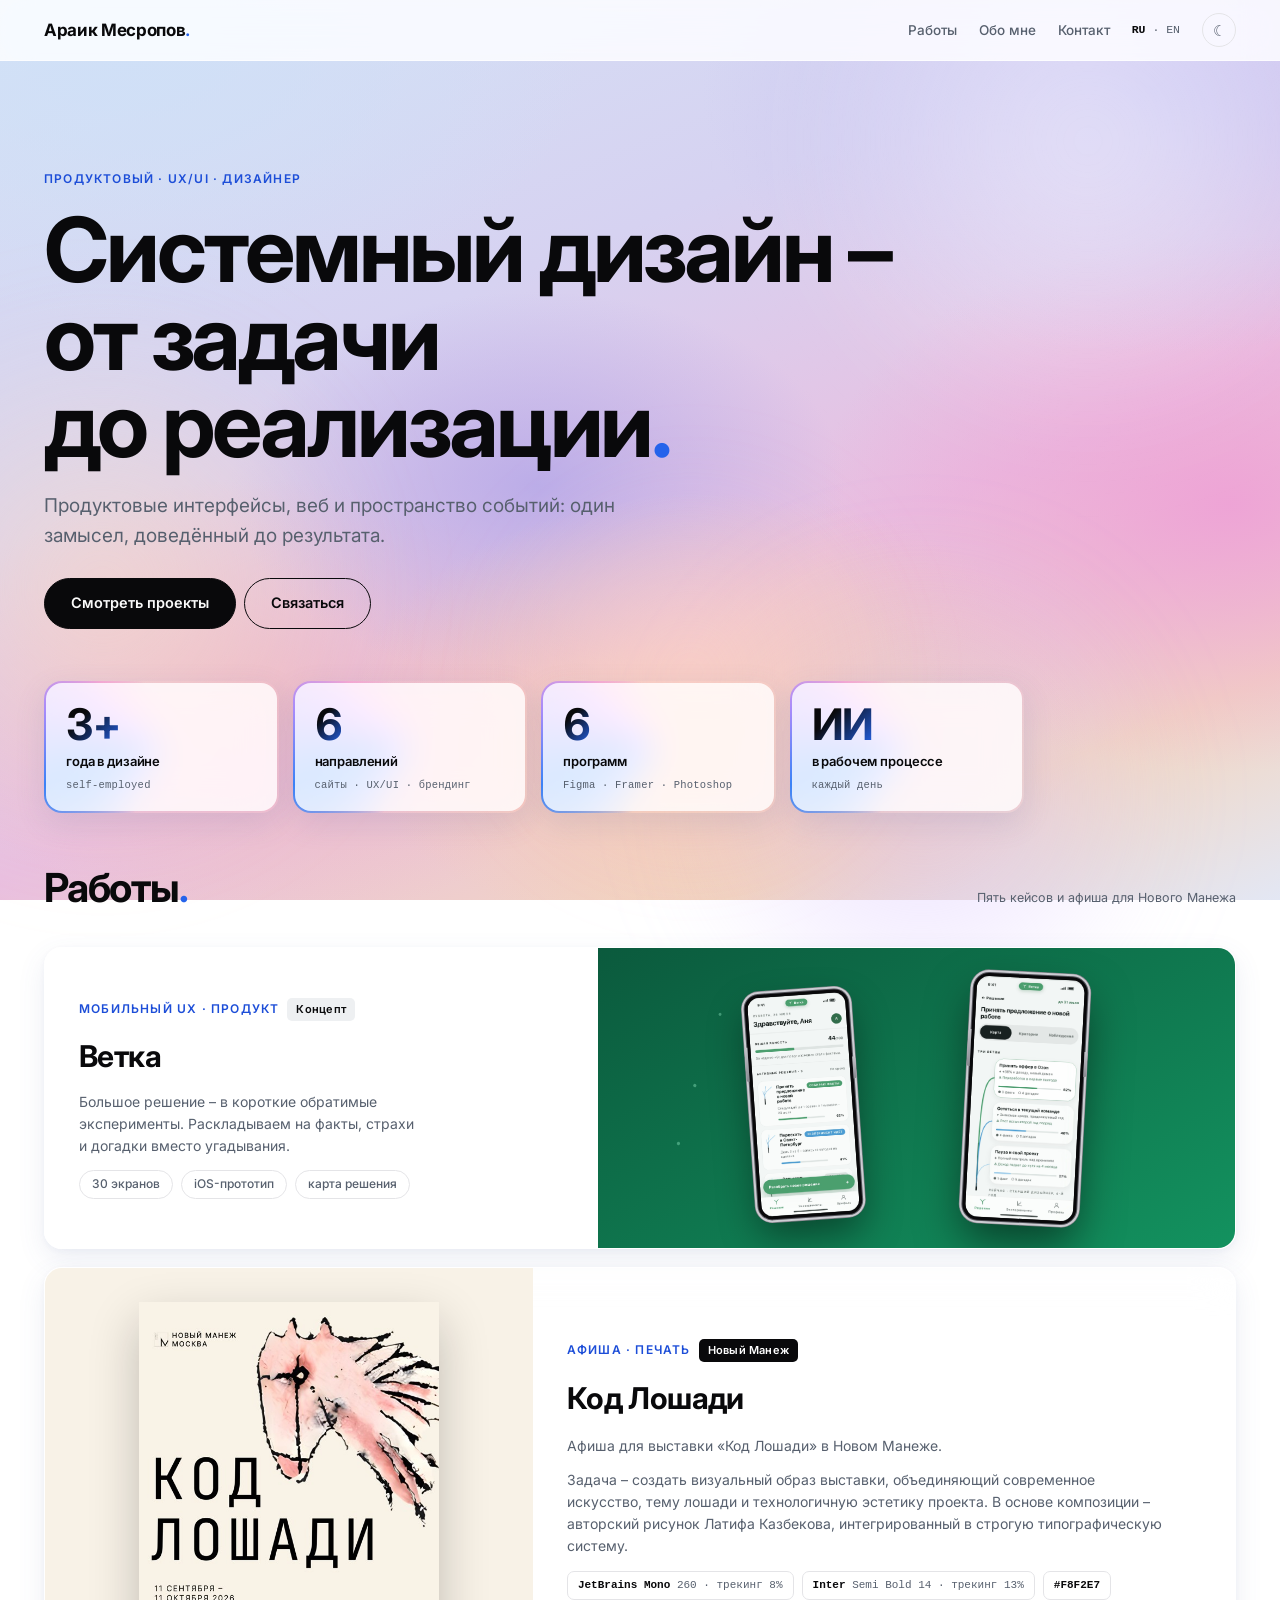
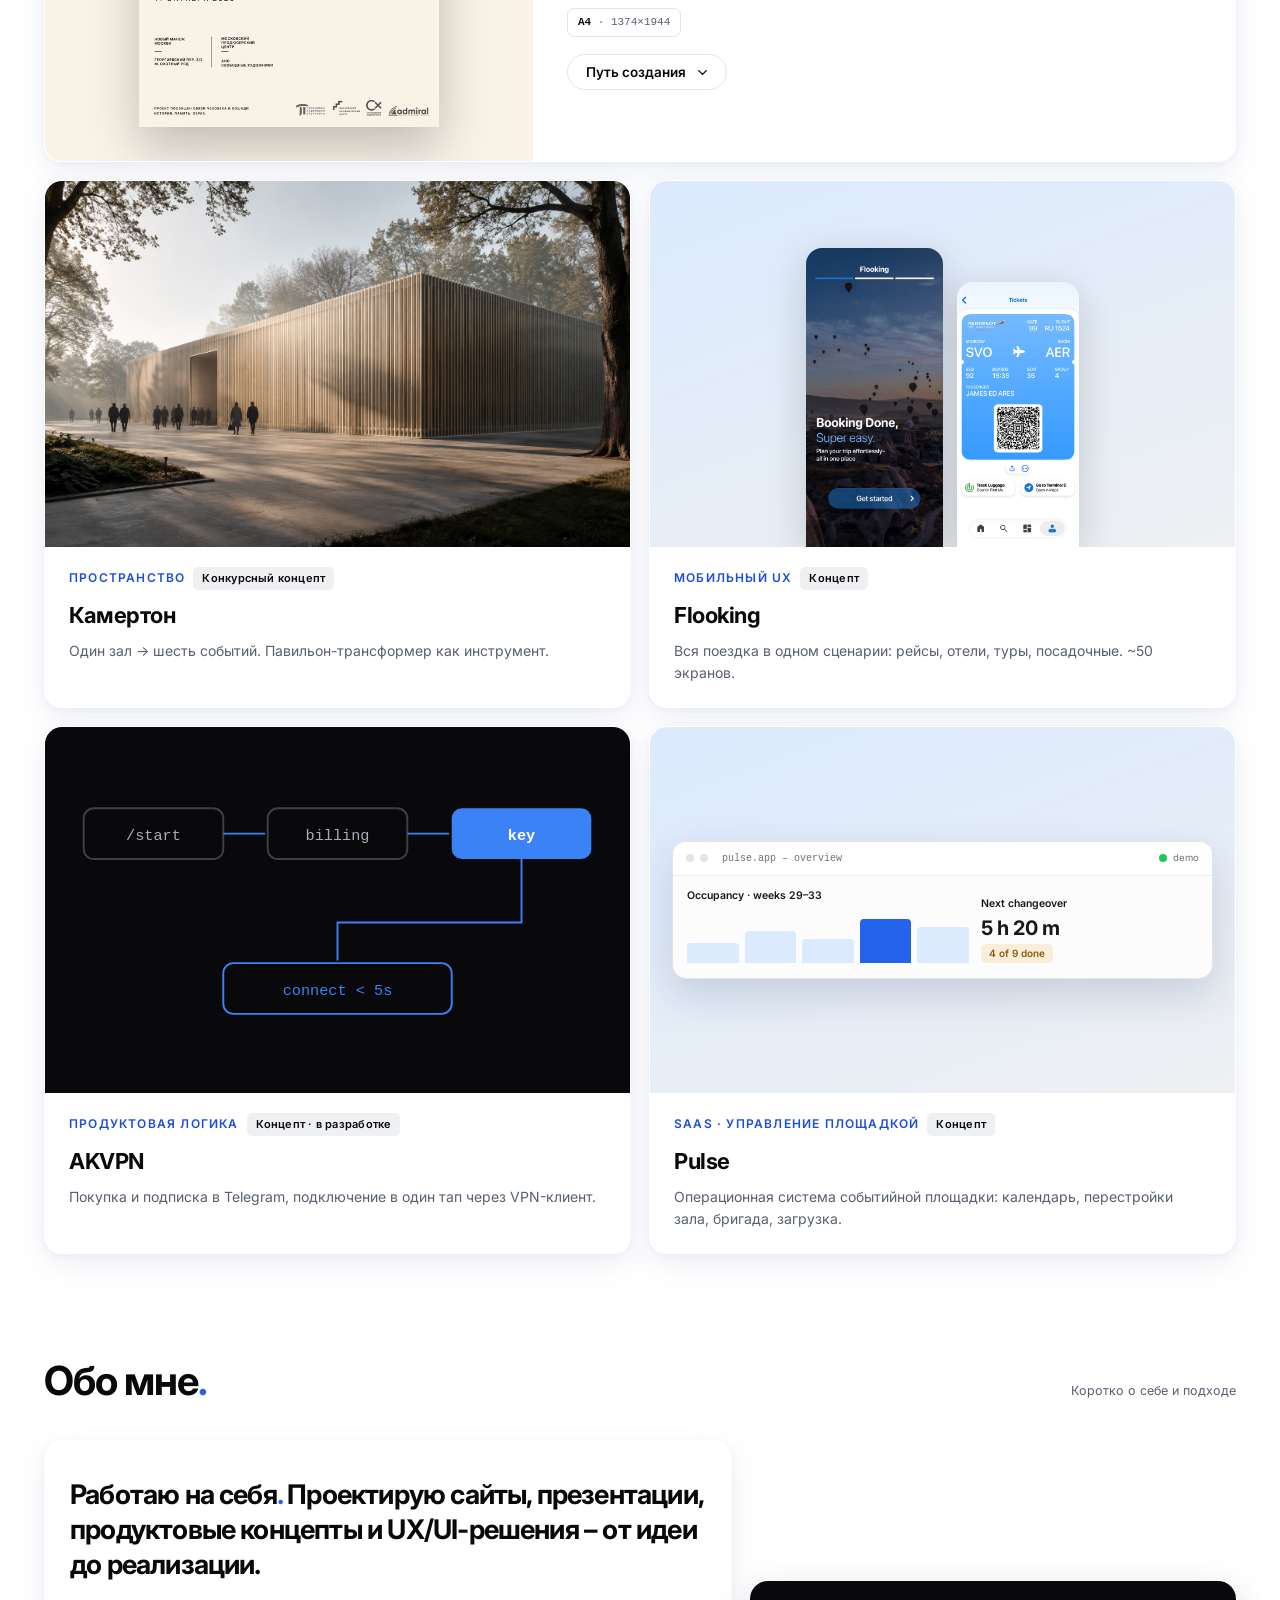
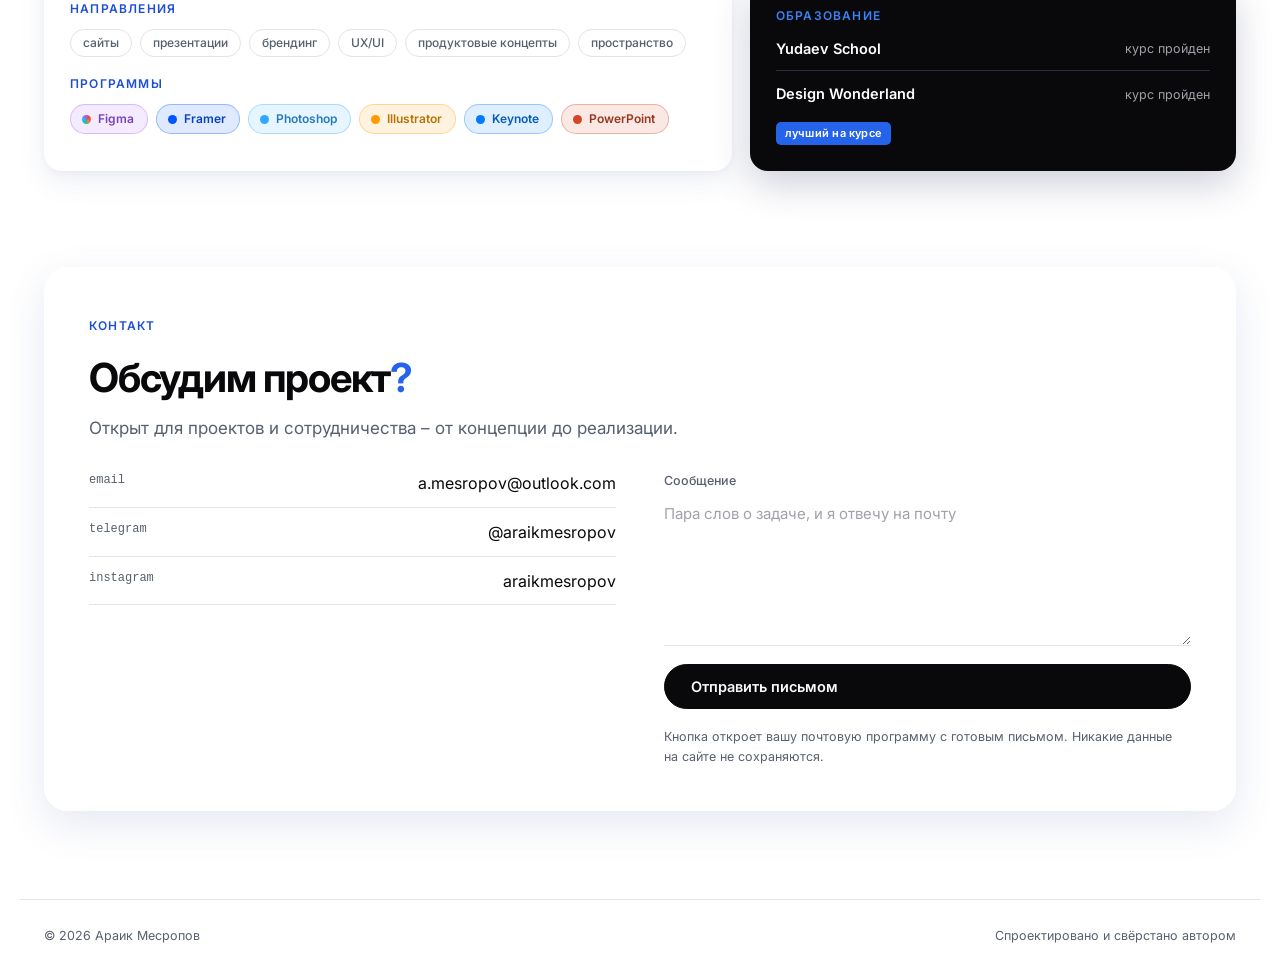
==== commit aa63de73: "Герой: плашки заменены на 4 карточки с бегущим по обводке светом (3+ / 6 / 6 / ИИ)" ====
--- a/index.html
+++ b/index.html
@@ -37,9 +37,11 @@
     <a class="btn solid" href="#work">Смотреть проекты</a>
     <a class="btn line" href="#contact">Связаться</a>
   </div>
-  <div class="statband" style="margin-top:56px;max-width:900px">
-    <div class="tile pad stat reveal"><div class="n">4+1</div><div class="l">проекта + концепт в производстве</div></div>
-    <div class="tile pad stat reveal"><div class="n">4</div><div class="l">дисциплины дизайна</div></div>
+  <div class="hlband">
+    <div class="hl reveal"><div class="in"><div class="n">3+</div><div class="l">года в дизайне</div><div class="sub">self-employed</div></div></div>
+    <div class="hl reveal"><div class="in"><div class="n">6</div><div class="l">направлений</div><div class="sub">сайты · UX/UI · брендинг</div></div></div>
+    <div class="hl reveal"><div class="in"><div class="n">6</div><div class="l">программ</div><div class="sub">Figma · Framer · Photoshop</div></div></div>
+    <div class="hl reveal"><div class="in"><div class="n">ИИ</div><div class="l">в рабочем процессе</div><div class="sub">каждый день</div></div></div>
   </div>
 </section>
 
@@ -252,7 +254,7 @@
 document.querySelectorAll('.reveal').forEach(el=>io.observe(el));
 const rm=matchMedia('(prefers-reduced-motion: reduce)').matches;
 if(!rm){const io2=new IntersectionObserver(es=>es.forEach(e=>{if(!e.isIntersecting)return;io2.unobserve(e.target);const n=e.target,t=parseInt(n.dataset.cnt),s=performance.now(),d=750;const step=x=>{const p=Math.min(1,(x-s)/d);n.textContent=Math.round(t*(.15+.85*p*(2-p)));if(p<1)requestAnimationFrame(step)};requestAnimationFrame(step)}),{threshold:.6});
-document.querySelectorAll('.stat .n').forEach(n=>{const v=n.textContent.trim();if(/^\d+$/.test(v)&&+v>1){n.dataset.cnt=v;io2.observe(n)}})}
+document.querySelectorAll('.stat .n,.hl .n').forEach(n=>{const v=n.textContent.trim();if(/^\d+$/.test(v)&&+v>1){n.dataset.cnt=v;io2.observe(n)}})}
 document.getElementById('contact-form').addEventListener('submit',function(ev){
   ev.preventDefault();
   const msg=(new FormData(this).get('message')||'').toString();
--- a/styles.css
+++ b/styles.css
@@ -512,3 +512,27 @@
 @media(prefers-reduced-motion:reduce){.hc-steps-wrap,.hc-step,.hc-toggle svg{transition:none}}
 @media(max-width:980px){.hc-top{grid-template-columns:1fr}.hc-poster{padding:28px}.hc-intro{padding:26px 24px}.hc-steps{grid-template-columns:repeat(2,1fr)}}
 @media(max-width:560px){.hc-steps{grid-template-columns:1fr}.hc-intro h3{font-size:26px}}
+
+/* Хайлайты в герое – карточки с бегущим по обводке светом */
+.hlband{display:grid;grid-template-columns:repeat(4,1fr);gap:14px;margin-top:52px;max-width:980px}
+.hl{position:relative;border-radius:var(--r);padding:2px;overflow:hidden;box-shadow:0 10px 30px rgba(76,96,160,.14)}
+.hl::before{content:"";position:absolute;top:50%;left:50%;width:190%;aspect-ratio:1;translate:-50% -50%;background:conic-gradient(transparent 0 .56turn,#3B82F6 .70turn,#A78BFA .80turn,#F2A7D2 .88turn,transparent .96turn);animation:hlSpin 7s linear infinite}
+.hl:nth-child(2)::before{animation-delay:-1.75s}
+.hl:nth-child(3)::before{animation-delay:-3.5s}
+.hl:nth-child(4)::before{animation-delay:-5.25s}
+.hl>.in{position:relative;z-index:1;height:100%;border-radius:calc(var(--r) - 2px);padding:20px 20px 18px;background:rgba(255,255,255,.82);backdrop-filter:blur(18px) saturate(1.5);-webkit-backdrop-filter:blur(18px) saturate(1.5);display:flex;flex-direction:column;gap:5px;animation:hlBreathe 7s ease-in-out infinite}
+.hl:nth-child(2)>.in{animation-delay:-1.75s}
+.hl:nth-child(3)>.in{animation-delay:-3.5s}
+.hl:nth-child(4)>.in{animation-delay:-5.25s}
+.hl .n{font-weight:700;letter-spacing:-.03em;font-size:clamp(30px,3.4vw,44px);line-height:1;font-variant-numeric:tabular-nums;background:linear-gradient(135deg,var(--txt) 30%,var(--copper));-webkit-background-clip:text;background-clip:text;color:transparent;width:fit-content}
+.hl .l{font-size:13px;color:var(--txt);font-weight:600;letter-spacing:-.01em}
+.hl .sub{font-family:var(--mono);font-size:10.5px;letter-spacing:.02em;color:var(--muted);margin-top:1px}
+@keyframes hlSpin{to{transform:rotate(1turn)}}
+@keyframes hlBreathe{0%,100%{box-shadow:inset 0 0 0 0 rgba(59,130,246,0)}50%{box-shadow:inset 0 0 26px -6px rgba(139,120,255,.28)}}
+[data-theme="dark"] .hl{box-shadow:0 12px 34px rgba(0,0,0,.4)}
+[data-theme="dark"] .hl>.in{background:rgba(20,24,36,.86)}
+[data-theme="dark"] .hl .n{background-image:linear-gradient(135deg,#FFFFFF 25%,#7CA8FF)}
+[data-theme="dark"] .hl .l{color:#EDF0F6}
+@media(prefers-reduced-motion:reduce){.hl::before{animation:none;transform:rotate(.72turn)}.hl>.in{animation:none}}
+@media(max-width:820px){.hlband{grid-template-columns:repeat(2,1fr);margin-top:40px}}
+@media(max-width:420px){.hl>.in{padding:16px 16px 14px}}
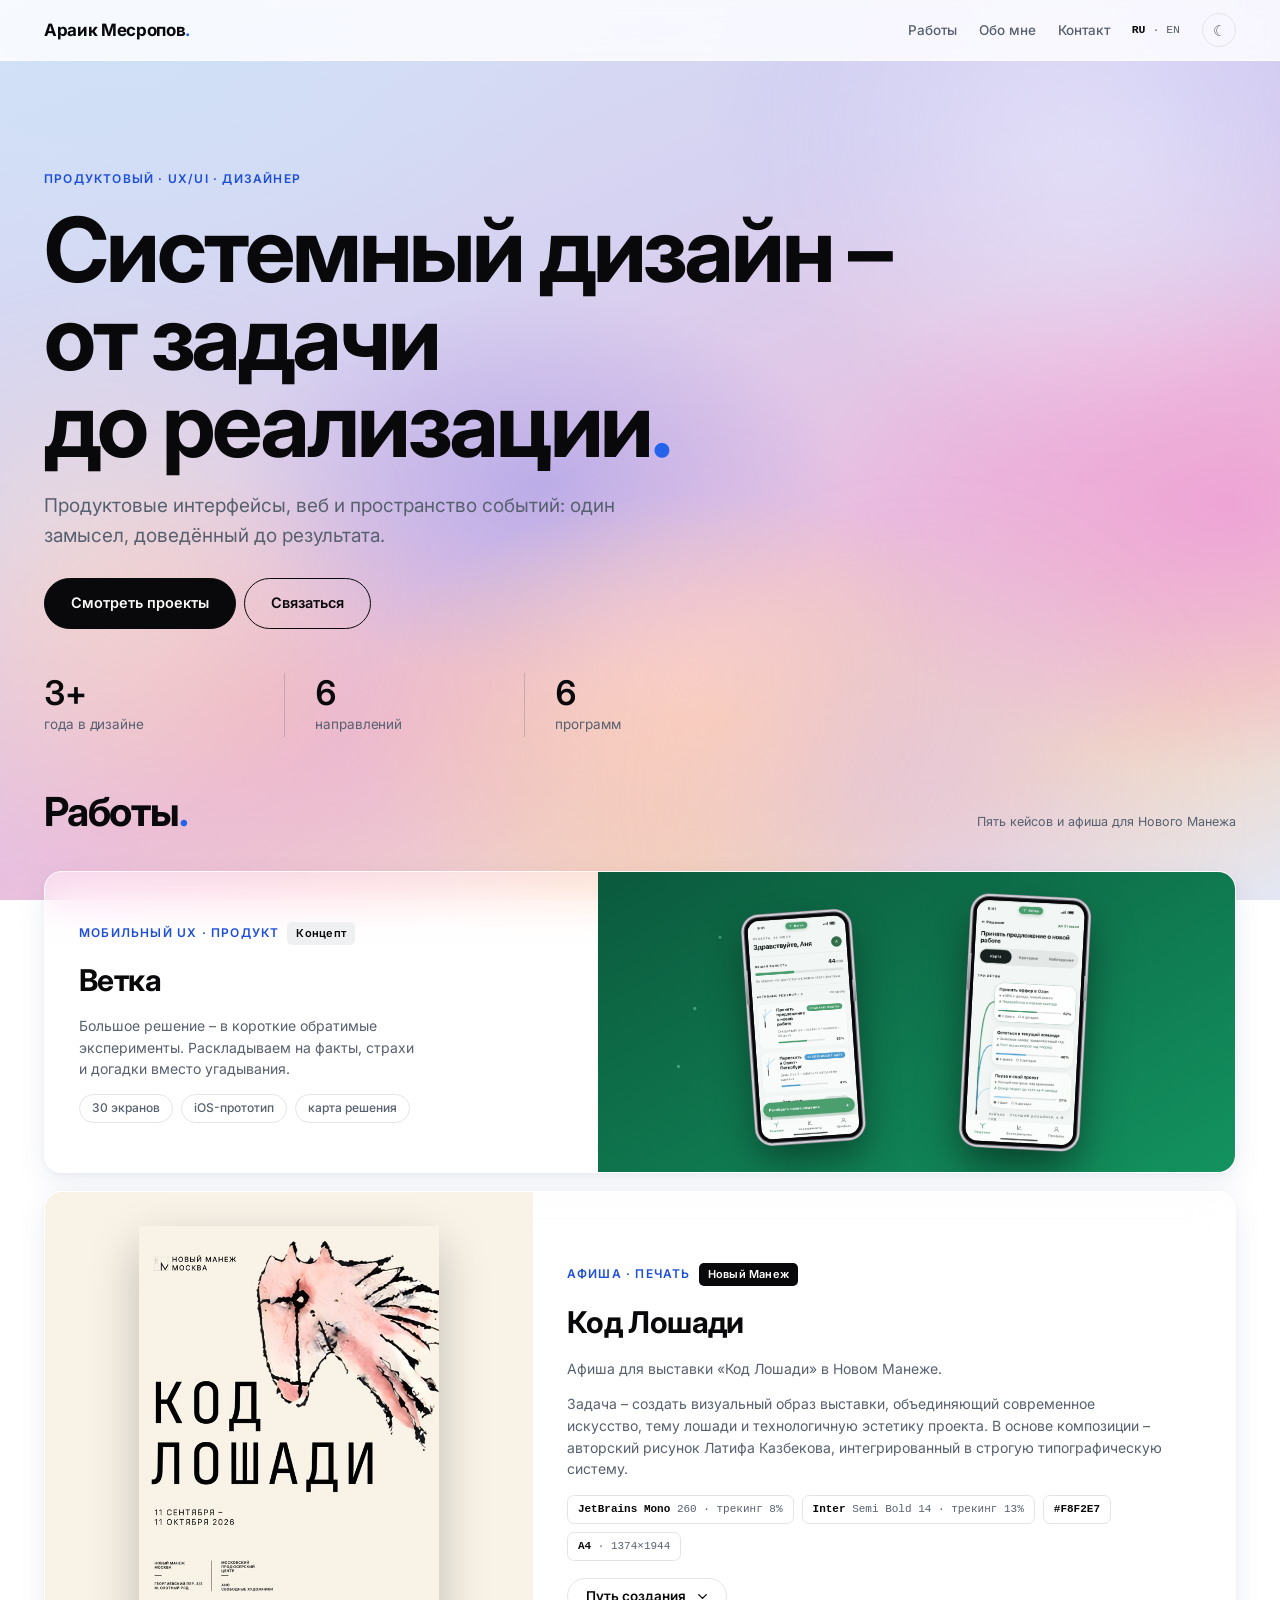
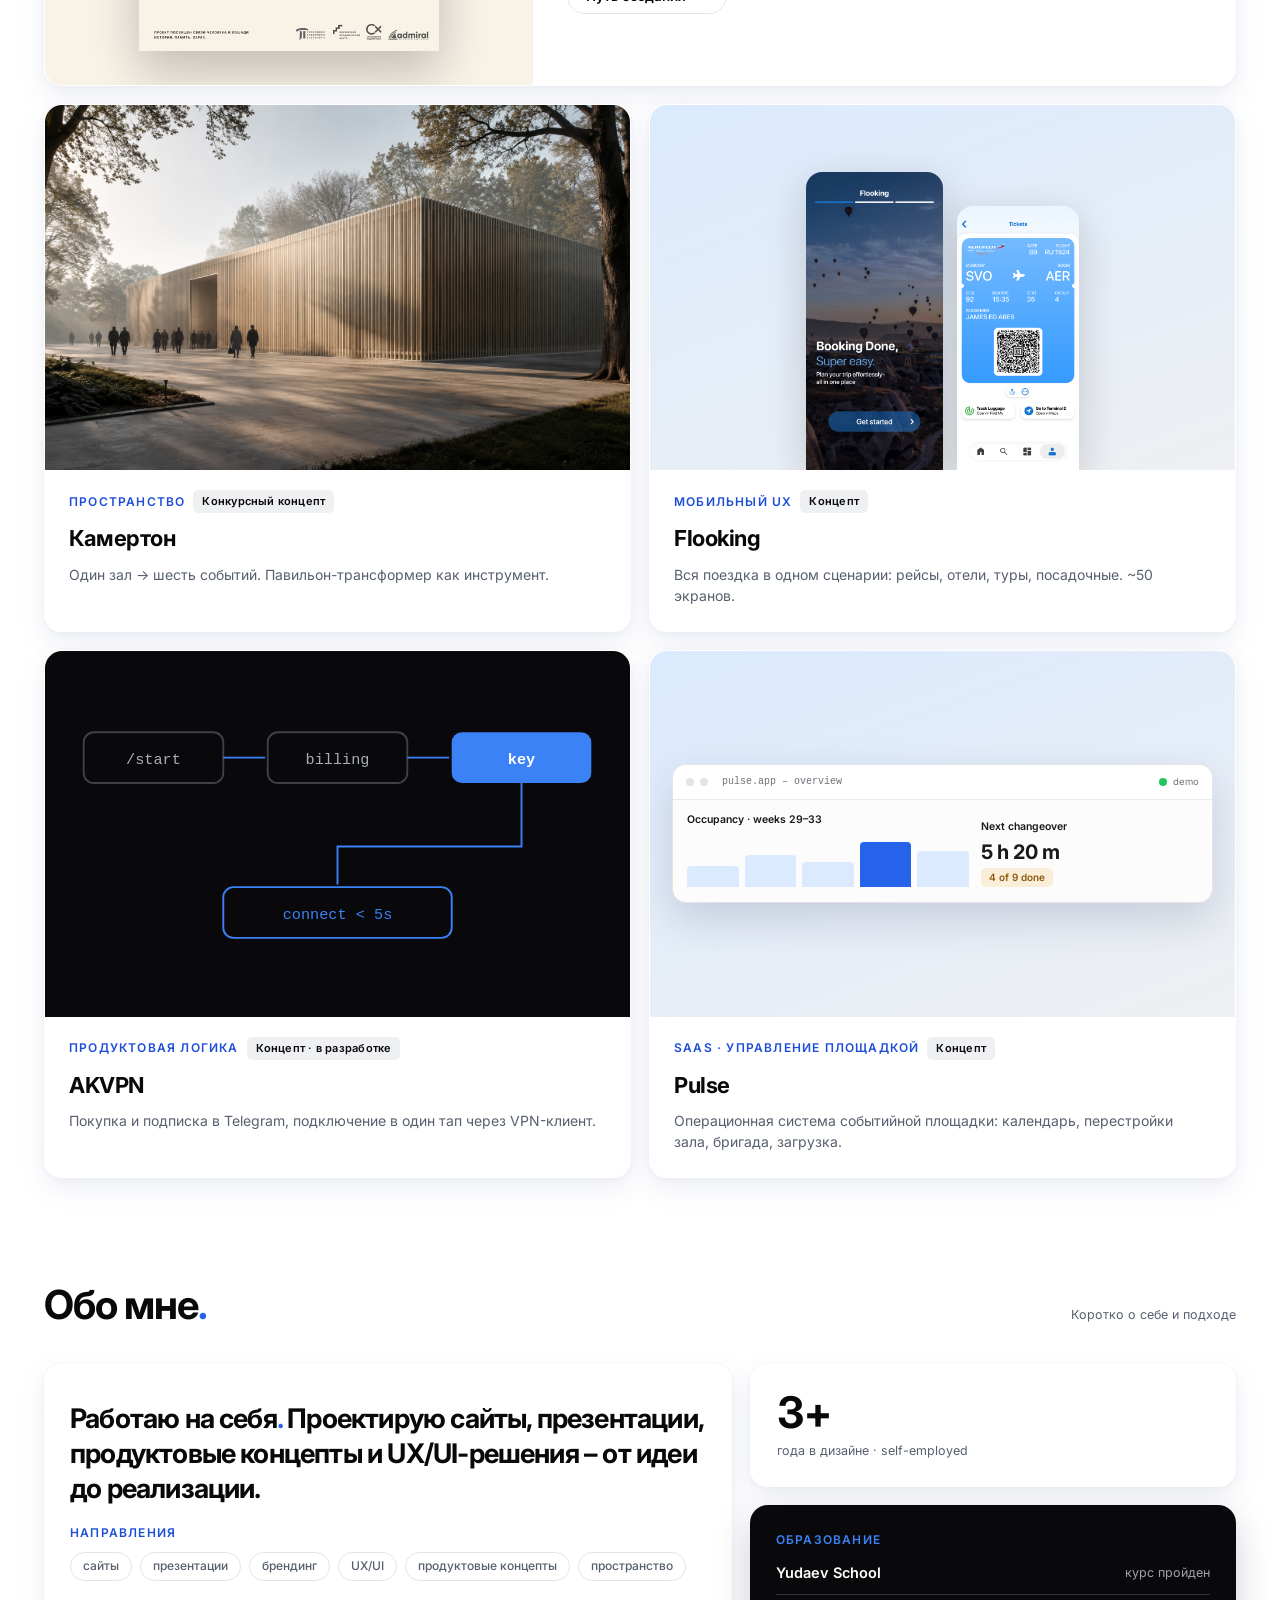
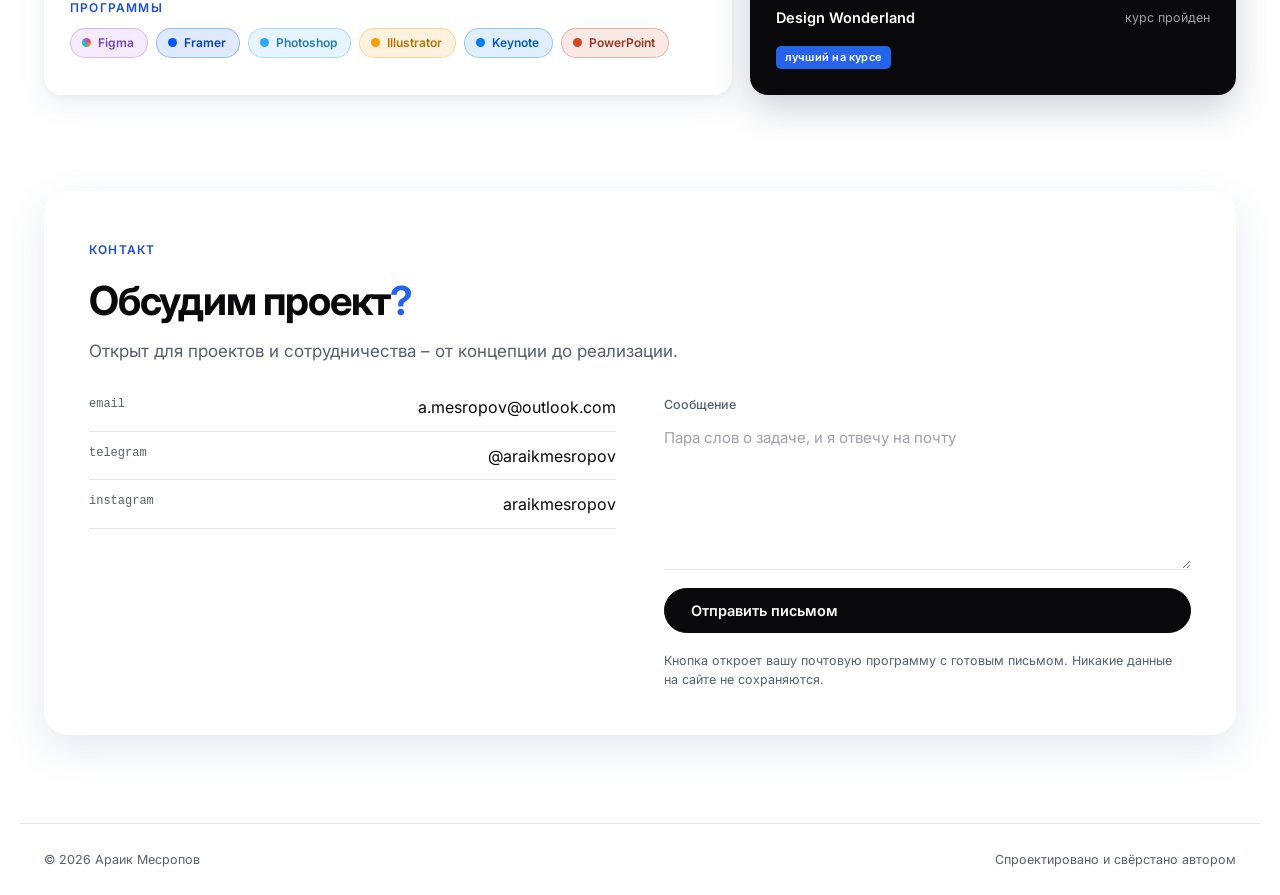
==== commit 11490ccf: "Hero: плашки статистики – типографика без рамок, три факта вместо четырёх" ====
--- a/index.html
+++ b/index.html
@@ -38,10 +38,9 @@
     <a class="btn line" href="#contact">Связаться</a>
   </div>
   <div class="hlband">
-    <div class="hl reveal"><div class="in"><div class="n">3+</div><div class="l">года в дизайне</div><div class="sub">self-employed</div></div></div>
-    <div class="hl reveal"><div class="in"><div class="n">6</div><div class="l">направлений</div><div class="sub">сайты · UX/UI · брендинг</div></div></div>
-    <div class="hl reveal"><div class="in"><div class="n">6</div><div class="l">программ</div><div class="sub">Figma · Framer · Photoshop</div></div></div>
-    <div class="hl reveal"><div class="in"><div class="n">ИИ</div><div class="l">в рабочем процессе</div><div class="sub">каждый день</div></div></div>
+    <div class="hl reveal"><div class="n">3+</div><div class="l">года в дизайне</div></div>
+    <div class="hl reveal"><div class="n">6</div><div class="l">направлений</div></div>
+    <div class="hl reveal"><div class="n">6</div><div class="l">программ</div></div>
   </div>
 </section>
 
--- a/styles.css
+++ b/styles.css
@@ -513,26 +513,12 @@
 @media(max-width:980px){.hc-top{grid-template-columns:1fr}.hc-poster{padding:28px}.hc-intro{padding:26px 24px}.hc-steps{grid-template-columns:repeat(2,1fr)}}
 @media(max-width:560px){.hc-steps{grid-template-columns:1fr}.hc-intro h3{font-size:26px}}
 
-/* Хайлайты в герое – карточки с бегущим по обводке светом */
-.hlband{display:grid;grid-template-columns:repeat(4,1fr);gap:14px;margin-top:52px;max-width:980px}
-.hl{position:relative;border-radius:var(--r);padding:2px;overflow:hidden;box-shadow:0 10px 30px rgba(76,96,160,.14)}
-.hl::before{content:"";position:absolute;top:50%;left:50%;width:190%;aspect-ratio:1;translate:-50% -50%;background:conic-gradient(transparent 0 .56turn,#3B82F6 .70turn,#A78BFA .80turn,#F2A7D2 .88turn,transparent .96turn);animation:hlSpin 7s linear infinite}
-.hl:nth-child(2)::before{animation-delay:-1.75s}
-.hl:nth-child(3)::before{animation-delay:-3.5s}
-.hl:nth-child(4)::before{animation-delay:-5.25s}
-.hl>.in{position:relative;z-index:1;height:100%;border-radius:calc(var(--r) - 2px);padding:20px 20px 18px;background:rgba(255,255,255,.82);backdrop-filter:blur(18px) saturate(1.5);-webkit-backdrop-filter:blur(18px) saturate(1.5);display:flex;flex-direction:column;gap:5px;animation:hlBreathe 7s ease-in-out infinite}
-.hl:nth-child(2)>.in{animation-delay:-1.75s}
-.hl:nth-child(3)>.in{animation-delay:-3.5s}
-.hl:nth-child(4)>.in{animation-delay:-5.25s}
-.hl .n{font-weight:700;letter-spacing:-.03em;font-size:clamp(30px,3.4vw,44px);line-height:1;font-variant-numeric:tabular-nums;background:linear-gradient(135deg,var(--txt) 30%,var(--copper));-webkit-background-clip:text;background-clip:text;color:transparent;width:fit-content}
-.hl .l{font-size:13px;color:var(--txt);font-weight:600;letter-spacing:-.01em}
-.hl .sub{font-family:var(--mono);font-size:10.5px;letter-spacing:.02em;color:var(--muted);margin-top:1px}
-@keyframes hlSpin{to{transform:rotate(1turn)}}
-@keyframes hlBreathe{0%,100%{box-shadow:inset 0 0 0 0 rgba(59,130,246,0)}50%{box-shadow:inset 0 0 26px -6px rgba(139,120,255,.28)}}
-[data-theme="dark"] .hl{box-shadow:0 12px 34px rgba(0,0,0,.4)}
-[data-theme="dark"] .hl>.in{background:rgba(20,24,36,.86)}
-[data-theme="dark"] .hl .n{background-image:linear-gradient(135deg,#FFFFFF 25%,#7CA8FF)}
-[data-theme="dark"] .hl .l{color:#EDF0F6}
-@media(prefers-reduced-motion:reduce){.hl::before{animation:none;transform:rotate(.72turn)}.hl>.in{animation:none}}
-@media(max-width:820px){.hlband{grid-template-columns:repeat(2,1fr);margin-top:40px}}
-@media(max-width:420px){.hl>.in{padding:16px 16px 14px}}
+/* Хайлайты в герое – тихие колонки без рамок */
+.hlband{display:grid;grid-template-columns:repeat(3,minmax(0,1fr));max-width:720px;margin-top:44px}
+.hl{padding:2px 30px;border-left:1px solid color-mix(in srgb,var(--muted) 26%,transparent)}
+.hl:first-child{padding-left:0;border-left:0}
+.hl .n{font-weight:600;letter-spacing:-.035em;font-size:clamp(28px,3vw,34px);line-height:1.05;font-variant-numeric:tabular-nums;color:var(--txt)}
+.hl .l{font-size:13.5px;color:var(--muted);letter-spacing:-.005em;margin-top:4px}
+[data-theme="dark"] .hl{border-left-color:color-mix(in srgb,var(--muted) 32%,transparent)}
+@media(max-width:760px){.hlband{grid-template-columns:1fr 1fr;gap:18px 0;margin-top:34px;max-width:440px}.hl{padding:2px 24px}.hl:nth-child(3){padding-left:0;border-left:0}}
+@media(max-width:420px){.hl{padding:2px 18px}}
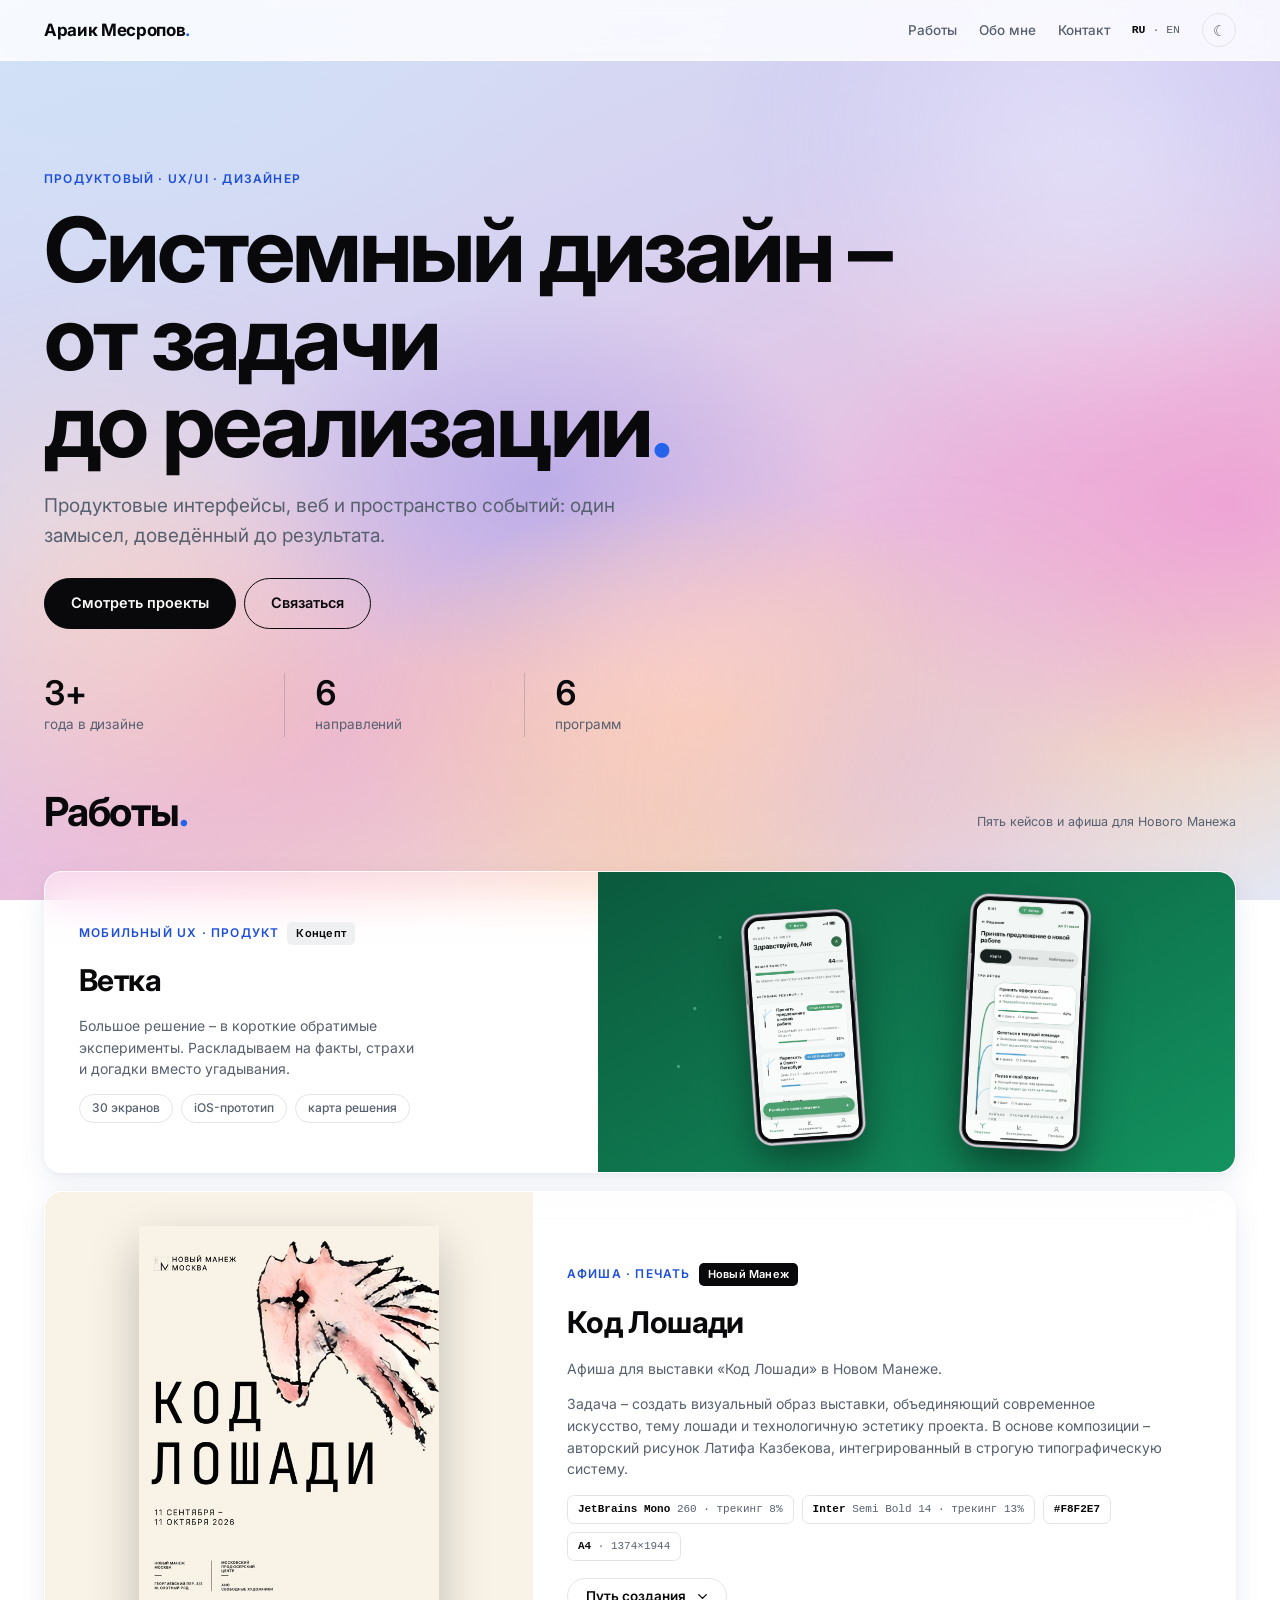
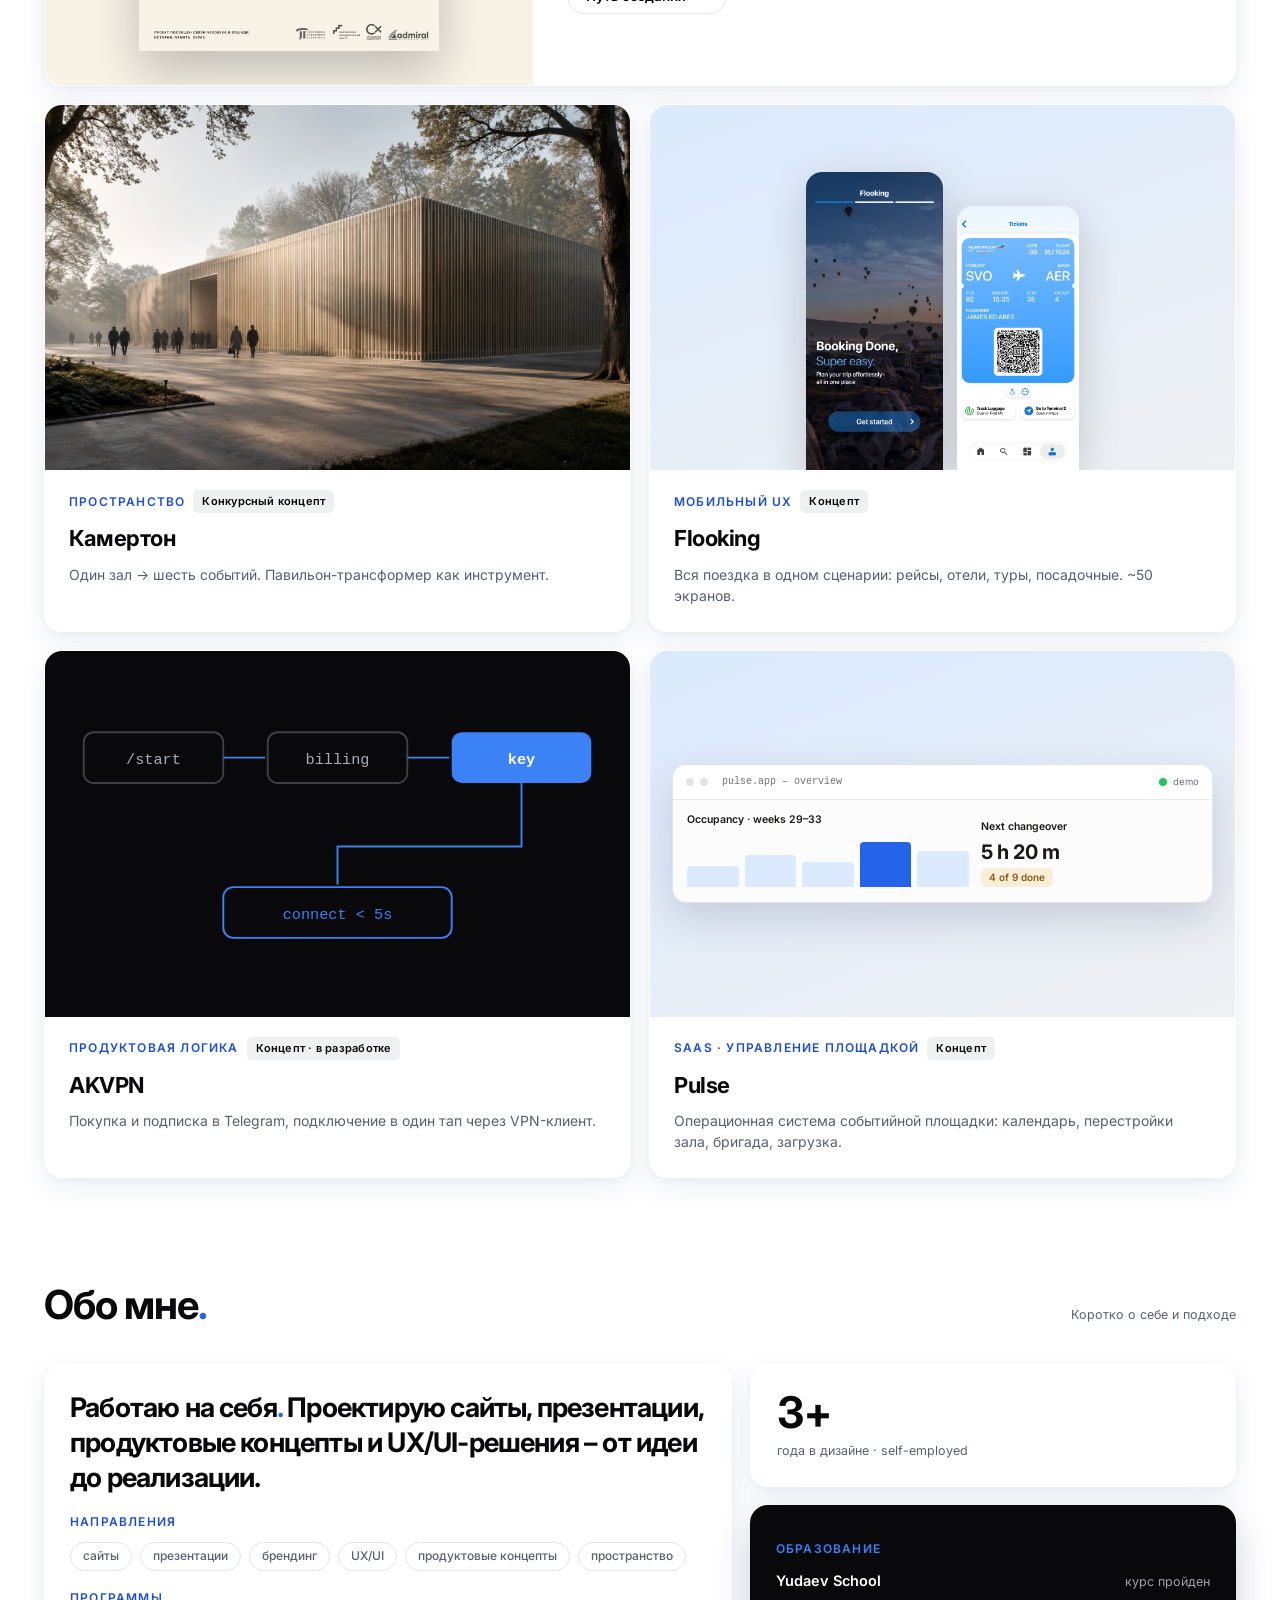
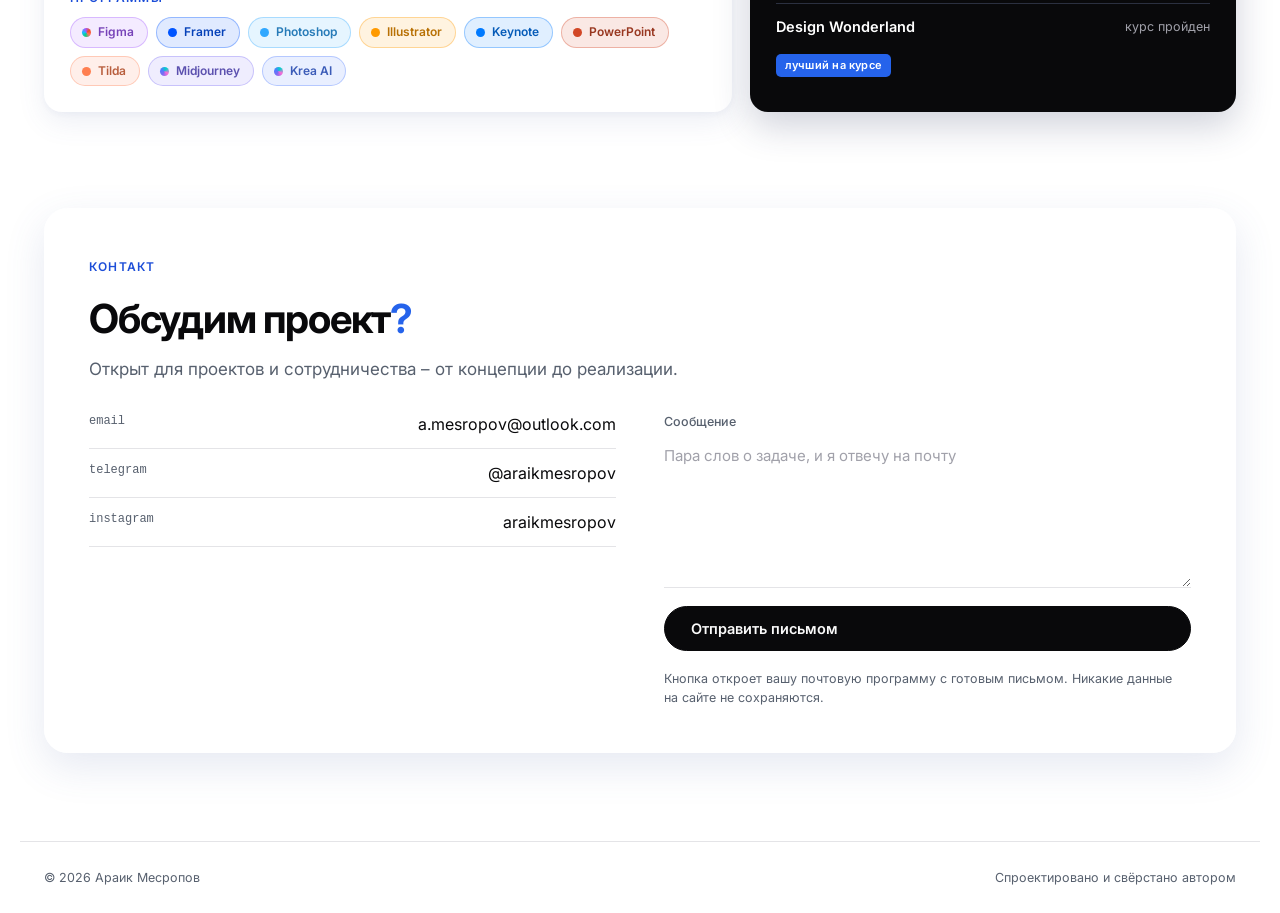
==== commit 79d1491d: "Программы: добавлены Tilda, Midjourney, Krea AI (RU/EN)" ====
--- a/index.html
+++ b/index.html
@@ -204,7 +204,7 @@
       </div>
       <div>
         <span class="k" style="display:block;margin-bottom:10px">Программы</span>
-        <div class="row"><span class="prog figma" style="--bc:#A259FF">Figma</span><span class="prog" style="--bc:#0055FF">Framer</span><span class="prog" style="--bc:#31A8FF">Photoshop</span><span class="prog" style="--bc:#FF9A00">Illustrator</span><span class="prog" style="--bc:#007AFF">Keynote</span><span class="prog" style="--bc:#D24726">PowerPoint</span></div>
+        <div class="row"><span class="prog figma" style="--bc:#A259FF">Figma</span><span class="prog" style="--bc:#0055FF">Framer</span><span class="prog" style="--bc:#31A8FF">Photoshop</span><span class="prog" style="--bc:#FF9A00">Illustrator</span><span class="prog" style="--bc:#007AFF">Keynote</span><span class="prog" style="--bc:#D24726">PowerPoint</span><span class="prog" style="--bc:#FF7F50">Tilda</span><span class="prog ai" style="--bc:#7C6CF2">Midjourney</span><span class="prog ai" style="--bc:#4F7CFF">Krea AI</span></div>
       </div>
     </div>
     <div style="grid-column:span 5;display:grid;gap:18px;grid-template-rows:auto 1fr">
--- a/styles.css
+++ b/styles.css
@@ -99,7 +99,8 @@
 .prog{display:inline-flex;align-items:center;gap:7px;font-size:12px;font-weight:600;border-radius:99px;padding:5px 13px 5px 11px;border:1px solid color-mix(in srgb,var(--bc,#888) 34%,transparent);background:color-mix(in srgb,var(--bc,#888) 12%,transparent);color:color-mix(in srgb,var(--bc,#888) 70%,#111);animation:progGlow 3.4s ease-in-out infinite}
 .prog::before{content:"";width:9px;height:9px;border-radius:50%;background:var(--bc,#888);flex:none}
 .prog.figma::before{background:conic-gradient(from 200deg,#0ACF83,#1ABCFE,#A259FF,#F24E1E,#FF7262,#0ACF83)}
-.prog:nth-child(2){animation-delay:.5s}.prog:nth-child(3){animation-delay:1s}.prog:nth-child(4){animation-delay:1.5s}.prog:nth-child(5){animation-delay:2s}.prog:nth-child(6){animation-delay:2.5s}
+.prog:nth-child(2){animation-delay:.5s}.prog:nth-child(3){animation-delay:1s}.prog:nth-child(4){animation-delay:1.5s}.prog:nth-child(5){animation-delay:2s}.prog:nth-child(6){animation-delay:2.5s}.prog:nth-child(7){animation-delay:3s}.prog:nth-child(8){animation-delay:.25s}.prog:nth-child(9){animation-delay:.75s}
+.prog.ai::before{background:conic-gradient(from 120deg,#FF6AD5,#7C6CF2,#4F7CFF,#00D4C8,#FF6AD5)}
 @keyframes progGlow{0%,100%{box-shadow:0 0 4px color-mix(in srgb,var(--bc,#888) 14%,transparent)}50%{box-shadow:0 0 14px color-mix(in srgb,var(--bc,#888) 42%,transparent),0 0 4px color-mix(in srgb,var(--bc,#888) 30%,transparent)}}
 [data-theme="dark"] .prog{border-color:color-mix(in srgb,var(--bc,#888) 46%,transparent);background:color-mix(in srgb,var(--bc,#888) 22%,transparent);color:color-mix(in srgb,var(--bc,#888) 60%,#fff)}
 [data-theme="dark"] .prog{animation-name:progGlowDark}
